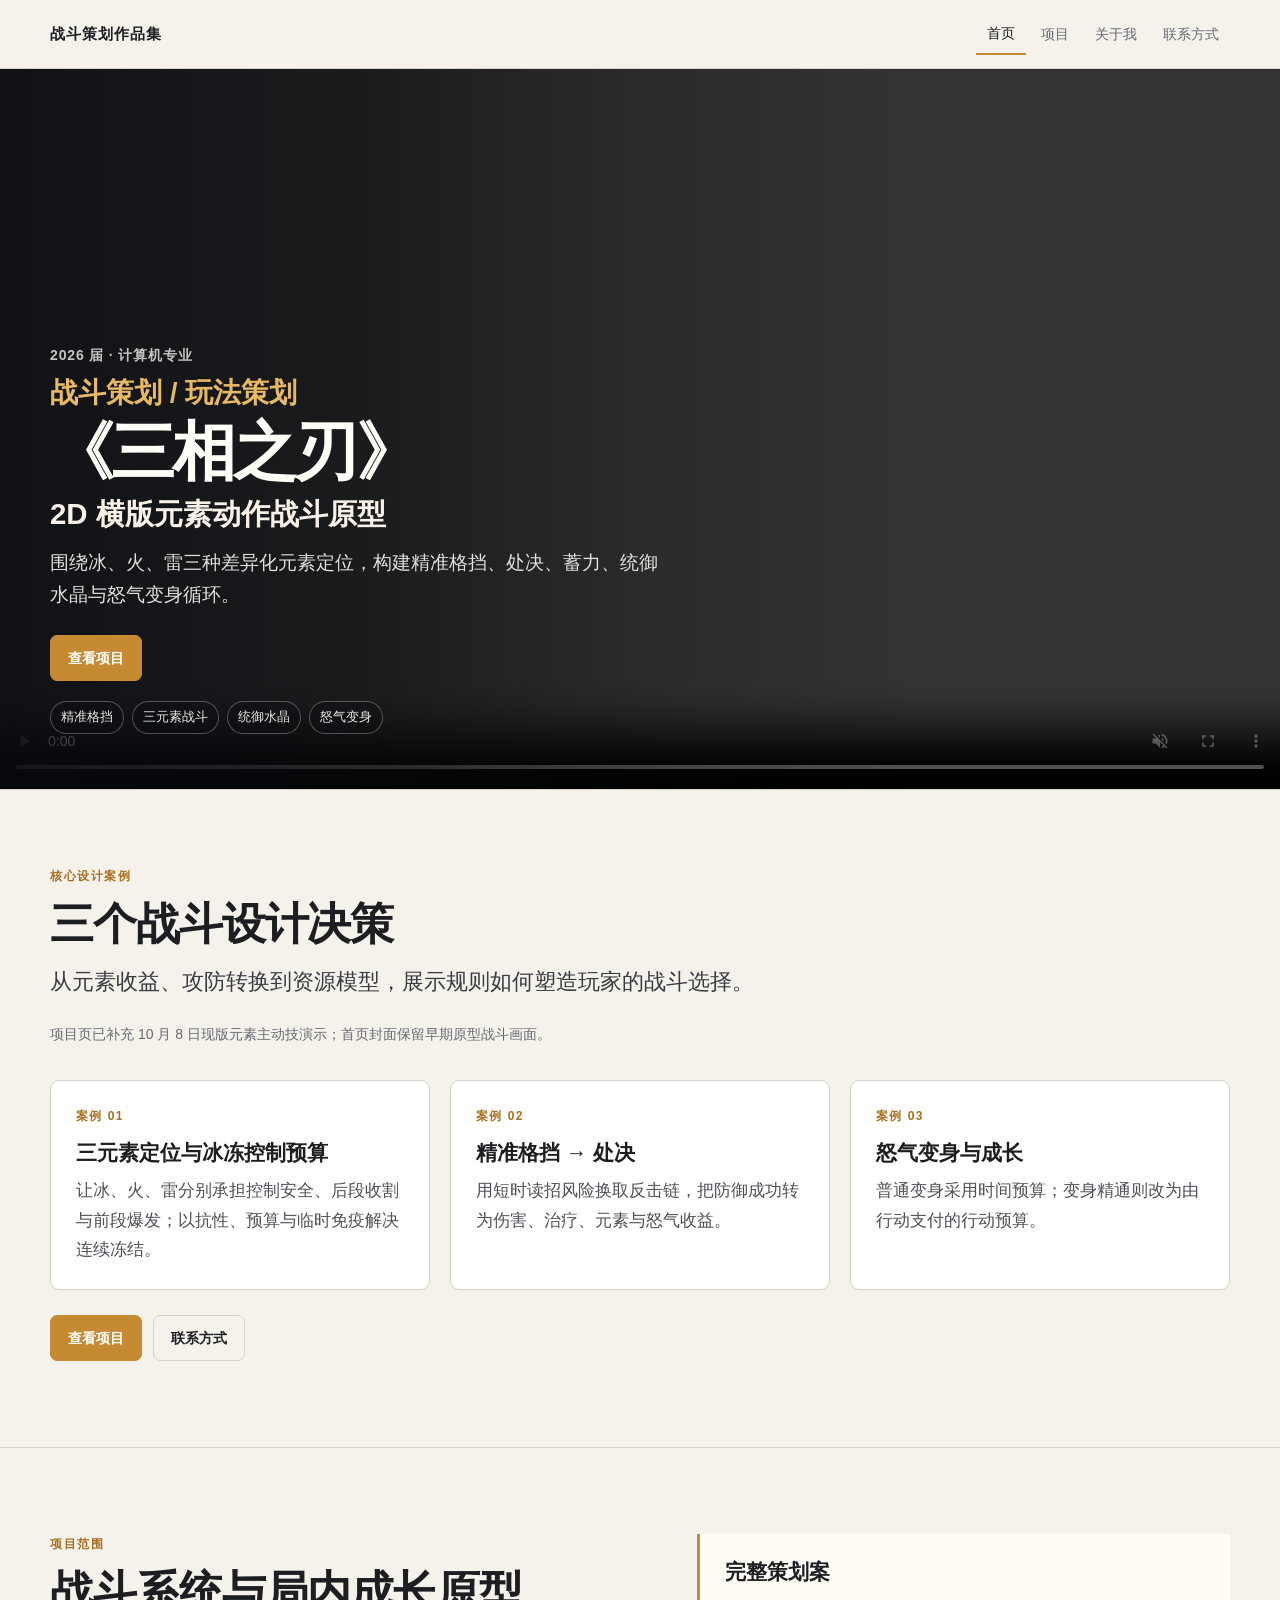
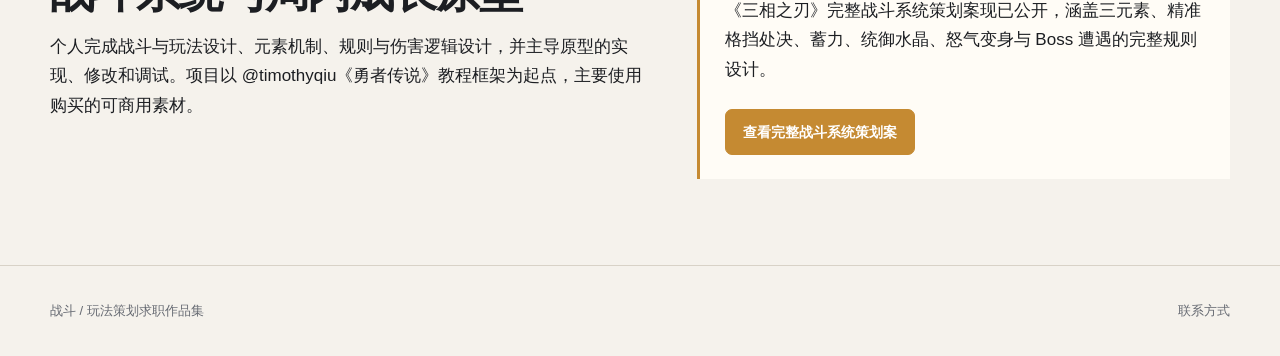
==== index.html @ 8c974b13 "Update portfolio with current elemental skill footage" ====
<!doctype html>
<html lang="zh-CN"><head>
  <meta charset="utf-8"><meta name="viewport" content="width=device-width, initial-scale=1">
  <meta name="description" content="战斗策划 / 玩法策划求职作品集：2D 横版元素动作战斗原型《三相之刃》 TRIAD BLADE。"><meta name="robots" content="noindex,nofollow,noarchive">
  <title>战斗策划作品集｜TRIAD BLADE</title><link rel="icon" href="data:,"><link rel="stylesheet" href="styles.css">
</head><body data-page="home">
  <a class="skip-link" href="#main">跳到正文</a>
  <header class="site-header"><div class="shell header-inner"><a class="brand" href="index.html">战斗策划作品集</a><button class="menu-toggle" type="button" aria-expanded="false" aria-controls="site-nav" data-menu-toggle>菜单</button><nav class="site-nav" id="site-nav" aria-label="主导航" data-site-nav><a href="index.html" data-nav="home">首页</a><a href="project-yongzhe.html" data-nav="project">项目</a><a href="about.html#about" data-nav="about">关于我</a><a href="about.html#contact">联系方式</a></nav></div></header>
  <main id="main">
    <section class="gameplay-hero" aria-labelledby="hero-title">
      <video class="gameplay-hero-video" autoplay muted loop playsinline controls preload="auto"><source src="media/hero_gameplay.mp4" type="video/mp4"></video>
      <div class="gameplay-hero-overlay" aria-hidden="true"></div>
      <div class="shell gameplay-hero-content">
        <div class="gameplay-hero-copy">
          <p class="hero-name">2026 届 · 计算机专业</p>
          <p class="hero-role">战斗策划 / 玩法策划</p>
          <h1 id="hero-title">《三相之刃》</h1>
          <p class="hero-subtitle">2D 横版元素动作战斗原型</p>
          <p class="hero-summary">围绕冰、火、雷三种差异化元素定位，构建精准格挡、处决、蓄力、统御水晶与怒气变身循环。</p>
          <div class="actions"><a class="button" href="project-yongzhe.html">查看项目</a></div>
          <ul class="tag-list" aria-label="核心战斗系统"><li>精准格挡</li><li>三元素战斗</li><li>统御水晶</li><li>怒气变身</li></ul>
        </div>
      </div>
    </section>
    <section class="section cases-intro" id="cases"><div class="shell">
      <div class="section-head"><p class="eyebrow">核心设计案例</p><h2>三个战斗设计决策</h2><p class="lead">从元素收益、攻防转换到资源模型，展示规则如何塑造玩家的战斗选择。</p><p class="muted evidence-note">项目页已补充 10 月 8 日现版元素主动技演示；首页封面保留早期原型战斗画面。</p></div>
      <div class="grid-3">
        <a class="card card-link" href="project-yongzhe.html#case-elements"><span class="card-index">案例 01</span><h3>三元素定位与冰冻控制预算</h3><p>让冰、火、雷分别承担控制安全、后段收割与前段爆发；以抗性、预算与临时免疫解决连续冻结。</p></a>
        <a class="card card-link" href="project-yongzhe.html#case-parry"><span class="card-index">案例 02</span><h3>精准格挡 → 处决</h3><p>用短时读招风险换取反击链，把防御成功转为伤害、治疗、元素与怒气收益。</p></a>
        <a class="card card-link" href="project-yongzhe.html#case-transform"><span class="card-index">案例 03</span><h3>怒气变身与成长</h3><p>普通变身采用时间预算；变身精通则改为由行动支付的行动预算。</p></a>
      </div>
      <div class="actions"><a class="button" href="project-yongzhe.html">查看项目</a><a class="button secondary" href="about.html#contact">联系方式</a></div>
    </section>
    <section class="section"><div class="shell split"><div><p class="eyebrow">项目范围</p><h2>战斗系统与局内成长原型</h2><p>个人完成战斗与玩法设计、元素机制、规则与伤害逻辑设计，并主导原型的实现、修改和调试。项目以 @timothyqiu《勇者传说》教程框架为起点，主要使用购买的可商用素材。</p></div><aside class="callout"><h3>完整策划案</h3><p>《三相之刃》完整战斗系统策划案现已公开，涵盖三元素、精准格挡处决、蓄力、统御水晶、怒气变身与 Boss 遭遇的完整规则设计。</p><div class="actions"><a class="button" href="docs/triad-blade-combat-design.pdf" target="_blank" rel="noopener">查看完整战斗系统策划案</a></div></aside></div></section>
  </main>
  <footer class="footer"><div class="shell footer-inner"><span>战斗 / 玩法策划求职作品集</span><a href="about.html#contact">联系方式</a></div></footer><button class="back-to-top" type="button" data-back-to-top aria-label="返回顶部">↑ <span>返回顶部</span></button><script src="script.js"></script>
</body></html>
---- styles.css ----
:root { --bg:#f5f2ec; --paper:#fffdfa; --surface:#ffffff; --ink:#1c1e22; --muted:#666a72; --line:#d8d2c7; --gold:#c58a32; --gold-deep:#a96f1e; --media:#111318; --max:1180px; --header-h:68px; }
* { box-sizing:border-box; } html { scroll-behavior:smooth; } body { margin:0; background:var(--bg); color:var(--ink); font-family:Inter,"Noto Sans SC","Microsoft YaHei",sans-serif; font-size:17px; line-height:1.72; } a { color:inherit; text-decoration:none; } img,video { display:block; max-width:100%; } button { font:inherit; }
.shell { width:min(calc(100% - 48px),var(--max)); margin-inline:auto; } .skip-link { position:fixed; z-index:100; top:-80px; left:16px; padding:10px 16px; background:var(--gold); color:#fff; } .skip-link:focus { top:16px; }
.site-header { position:sticky; top:0; z-index:20; border-bottom:1px solid var(--line); background:rgba(245,242,236,.94); backdrop-filter:blur(12px); } .header-inner { display:flex; min-height:var(--header-h); align-items:center; justify-content:space-between; gap:24px; } .brand { color:var(--ink); font-size:15px; font-weight:800; letter-spacing:.07em; } .site-nav { display:flex; gap:4px; align-items:center; } .site-nav a { padding:8px 11px; color:var(--muted); font-size:14px; } .site-nav a:hover,.site-nav a[aria-current="page"] { color:var(--ink); } .site-nav a[aria-current="page"] { border-bottom:2px solid var(--gold); } .menu-toggle { display:none; padding:7px 10px; border:1px solid var(--line); border-radius:7px; background:var(--surface); color:var(--ink); }
.section { position:relative; padding:86px 0; border-top:1px solid var(--line); } .section-compact { padding:66px 0; } section[id] { scroll-margin-top:calc(var(--header-h) + 55px); } .section-head { max-width:760px; margin-bottom:34px; } .eyebrow { margin:0 0 12px; color:var(--gold-deep); font-size:12px; font-weight:800; letter-spacing:.13em; text-transform:uppercase; } h1,h2,h3,p { margin-top:0; } h1 { margin-bottom:18px; font-size:clamp(3rem,5vw,4rem); line-height:1.1; letter-spacing:-.04em; } h2 { margin-bottom:15px; font-size:clamp(1.9rem,3.4vw,3rem); line-height:1.16; letter-spacing:-.025em; } h3 { margin-bottom:10px; font-size:1.32rem; line-height:1.32; } .lead { color:#383b42; font-size:clamp(1.08rem,1.75vw,1.42rem); line-height:1.62; } .muted { color:var(--muted); }
.gameplay-hero { position:relative; isolation:isolate; width:100%; aspect-ratio:16/9; overflow:hidden; background:var(--media); } .gameplay-hero-video,.gameplay-hero-overlay { position:absolute; inset:0; width:100%; height:100%; } .gameplay-hero-video { z-index:-2; object-fit:contain; object-position:center; background:var(--media); } .gameplay-hero-overlay { z-index:-1; background:linear-gradient(90deg,rgba(8,10,14,.82) 0%,rgba(8,10,14,.58) 28%,rgba(8,10,14,.18) 52%,rgba(8,10,14,0) 72%); pointer-events:none; } .gameplay-hero-content { position:relative; height:100%; } .gameplay-hero-copy { position:absolute; top:38%; max-width:650px; color:#f9f6ef; } .hero-name { margin:0 0 8px; color:rgba(249,246,239,.78); font-size:14px; font-weight:650; letter-spacing:.06em; } .hero-role { margin:0 0 8px; color:#e7b965; font-size:clamp(1.5rem,2.2vw,1.75rem); font-weight:800; line-height:1.25; } .gameplay-hero h1 { margin-bottom:8px; color:#fffdf8; font-size:clamp(3.5rem,5vw,4.5rem); line-height:1.08; letter-spacing:-.045em; white-space:nowrap; } .hero-subtitle { margin:0 0 14px; color:#f7f1e7; font-size:clamp(1.5rem,2.3vw,2rem); font-weight:700; line-height:1.3; } .hero-summary { max-width:620px; margin:0; color:rgba(249,246,239,.9); font-size:clamp(1.08rem,1.5vw,1.25rem); line-height:1.65; } .gameplay-hero .actions { margin-top:25px; } .gameplay-hero .button.secondary { border-color:rgba(255,255,255,.42); color:#fff; } .gameplay-hero .tag-list li { border-color:rgba(255,255,255,.28); background:rgba(12,14,18,.3); color:rgba(255,255,255,.9); } .actions { display:flex; flex-wrap:wrap; gap:11px; margin-top:25px; } .button { display:inline-flex; min-height:45px; align-items:center; justify-content:center; padding:10px 17px; border:1px solid var(--gold); border-radius:7px; background:var(--gold); color:#fff; font-size:14px; font-weight:800; } .button:hover { background:var(--gold-deep); border-color:var(--gold-deep); } .button.secondary { border-color:var(--line); background:transparent; color:var(--ink); } .button.secondary:hover { border-color:var(--gold); color:var(--gold-deep); background:#fffaf2; } .button.disabled { cursor:not-allowed; opacity:.62; border-color:var(--line); background:#e9e5dd; color:var(--muted); }
.tag-list { display:flex; flex-wrap:wrap; gap:8px; margin:20px 0 0; padding:0; list-style:none; } .tag-list li { padding:4px 10px; border:1px solid var(--line); border-radius:999px; background:var(--paper); color:#4e5157; font-size:13px; }
.cases-intro { padding-top:76px; }
.intro-grid,.split,.feature-split { display:grid; grid-template-columns:minmax(0,1fr) minmax(300px,.9fr); gap:54px; align-items:start; } .grid-2,.grid-3 { display:grid; gap:20px; } .grid-2 { grid-template-columns:repeat(2,minmax(0,1fr)); } .grid-3 { grid-template-columns:repeat(3,minmax(0,1fr)); } .card { height:100%; padding:25px; border:1px solid var(--line); border-radius:9px; background:var(--surface); box-shadow:0 1px 1px rgba(45,35,21,.02); } .card-link { display:flex; flex-direction:column; transition:border-color .16s ease,box-shadow .16s ease,transform .16s ease; } .card-link:hover { border-color:var(--gold); box-shadow:0 10px 24px rgba(87,60,18,.1); transform:translateY(-2px); } .card-link p { margin-bottom:0; color:#4d5057; } .card-index { display:block; margin-bottom:12px; color:var(--gold-deep); font-size:12px; font-weight:850; letter-spacing:.12em; } .facts { margin:0; padding:0; list-style:none; border-top:1px solid var(--line); } .facts li { display:grid; grid-template-columns:110px 1fr; gap:18px; padding:12px 0; border-bottom:1px solid var(--line); } .facts span { color:var(--muted); font-size:14px; } .facts strong { font-weight:700; } .callout { padding:24px 25px; border-left:3px solid var(--gold); background:#fffcf6; } .callout p:last-child { margin-bottom:0; } .status-list { margin:0; padding-left:20px; } .status-list li + li { margin-top:8px; }
.project-hero { padding:82px 0 56px; background:var(--paper); } .project-hero h1 { max-width:900px; } .project-meta { display:grid; grid-template-columns:repeat(4,1fr); gap:1px; margin-top:36px; border:1px solid var(--line); background:var(--line); } .project-meta>div { padding:17px; background:var(--surface); } .project-meta span { display:block; color:var(--muted); font-size:12px; } .project-meta strong { display:block; margin-top:5px; font-size:15px; } .anchor-nav { position:sticky; top:var(--header-h); z-index:15; border-block:1px solid var(--line); background:rgba(255,253,250,.94); backdrop-filter:blur(10px); } .anchor-nav .shell { display:flex; gap:2px; overflow-x:auto; } .anchor-nav a { flex:0 0 auto; padding:12px 11px 10px; border-bottom:2px solid transparent; color:var(--muted); font-size:12px; font-weight:750; white-space:nowrap; } .anchor-nav a:hover,.anchor-nav a.is-active { color:var(--gold-deep); border-bottom-color:var(--gold); }
.case-section { border-top-color:#d8c7a9; } .case-elements { background:#f4f3ef; } .case-parry { background:var(--paper); } .case-transform { background:#f1efeb; } .case-header { display:grid; grid-template-columns:82px minmax(0,1fr); gap:24px; margin-bottom:35px; } .case-number { color:var(--gold); font-size:58px; font-weight:850; line-height:1; letter-spacing:-.07em; }
.media-grid { display:grid; gap:18px; } .media-grid-2 { grid-template-columns:repeat(2,minmax(0,1fr)); } .media-grid-3 { grid-template-columns:repeat(3,minmax(0,1fr)); } .media-card { overflow:hidden; border:1px solid var(--line); border-radius:9px; background:var(--surface); } .media-card video { width:100%; aspect-ratio:16/9; object-fit:contain; background:var(--media); } .media-card figcaption { min-height:70px; padding:13px 15px; } .media-card figcaption strong,.media-card figcaption span { display:block; } .media-card figcaption strong { color:var(--ink); font-size:14px; } .media-card figcaption span { margin-top:3px; color:var(--muted); font-size:12px; line-height:1.5; } .media-tall video { min-height:320px; } .media-unavailable { display:grid; min-height:270px; place-content:center; gap:8px; padding:28px; background:#f1ede5; color:var(--ink); text-align:center; } .media-unavailable span { color:var(--muted); font-size:14px; }
.decision-strip { display:grid; grid-template-columns:repeat(3,1fr); gap:1px; margin-top:24px; border:1px solid var(--line); background:var(--line); } .decision-strip>div { padding:20px; background:var(--surface); } .decision-strip span { display:block; color:var(--gold-deep); font-size:12px; font-weight:800; letter-spacing:.1em; } .decision-strip strong { display:block; margin:5px 0; font-size:18px; } .decision-strip p { margin:0; color:#4e5158; font-size:14px; line-height:1.55; } .terrain-note { display:flex; flex-wrap:wrap; gap:12px 22px; margin-top:18px; padding:15px 18px; border-left:3px solid var(--gold); background:#fffaf1; color:#494c52; font-size:14px; } .terrain-note strong { color:var(--gold-deep); } .terrain-media { margin-top:18px; }
.feature-split { grid-template-columns:minmax(0,1fr) minmax(0,1fr); } .parry-flow { margin:0 0 20px; padding:0; list-style:none; border-block:1px solid var(--line); } .parry-flow li { display:grid; grid-template-columns:36px minmax(0,1fr); column-gap:13px; padding:15px 2px; border-bottom:1px solid var(--line); } .parry-flow li:last-child { border-bottom:0; } .parry-flow li>span { grid-row:span 2; display:grid; width:29px; height:29px; place-items:center; border:1px solid var(--gold); border-radius:50%; color:var(--gold-deep); font-size:11px; font-weight:800; } .parry-flow strong { font-size:16px; line-height:1.4; } .parry-flow small { color:var(--muted); font-size:13px; }
.comparison-strip { display:grid; grid-template-columns:1fr auto 1fr; align-items:center; gap:20px; margin-top:24px; padding:24px; border:1px solid var(--line); border-radius:9px; background:var(--surface); } .comparison-strip span { display:block; color:var(--muted); font-size:12px; font-weight:800; } .comparison-strip strong { display:block; color:var(--gold-deep); font-size:24px; } .comparison-strip p { margin:0; color:#4e5158; font-size:14px; } .comparison-arrow { color:var(--gold); font-size:28px; }
.transform-story-media { width:min(100%,980px); margin:0 auto; } .transform-story-media video { min-height:0; } .transform-rules { display:grid; grid-template-columns:repeat(2,minmax(0,1fr)); gap:18px; max-width:980px; margin:24px auto 0; } .rule-block { padding:24px 25px; border:1px solid var(--line); border-radius:9px; background:var(--surface); } .rule-block .eyebrow { margin-bottom:8px; } .rule-block h3 { color:var(--gold-deep); } .mastery-rule { border-top:3px solid var(--gold); } .transform-conclusion { display:block; max-width:980px; margin:18px auto 0; padding:18px 21px; border-left:3px solid var(--gold); background:#fffaf1; color:var(--ink); font-size:18px; line-height:1.55; }
.supporting-section { padding-bottom:120px; } .supporting-head { margin-bottom:18px; } .supporting-head h2 { font-size:clamp(2.25rem,3vw,2.625rem); } .support-stack { max-width:1080px; } .support-module { padding:44px 0 52px; } .support-module + .support-module { border-top:1px solid var(--line); } .support-module-header { display:grid; grid-template-columns:48px minmax(0,1fr); gap:16px; max-width:720px; } .support-index { padding-top:4px; color:var(--gold-deep); font-size:14px; font-weight:850; letter-spacing:.1em; } .support-module h3 { margin:0; color:var(--ink); font-size:clamp(1.625rem,2.2vw,1.875rem); line-height:1.22; } .english-term { margin:5px 0 12px; color:var(--muted); font-size:.92rem; font-weight:650; letter-spacing:.025em; } .support-description { margin:0; color:#4d5057; font-size:1rem; line-height:1.65; } .support-media-pair { display:grid; grid-template-columns:repeat(2,minmax(0,1fr)); gap:20px; margin-top:26px; } .support-media { margin:0; } .support-media video { display:block; width:100%; aspect-ratio:16/9; border:1px solid #272a30; border-radius:8px; background:var(--media); object-fit:contain; } .support-media figcaption { padding-top:9px; color:var(--ink); font-size:.94rem; font-weight:700; line-height:1.4; }
.footer { padding:34px 0; border-top:1px solid var(--line); color:var(--muted); font-size:13px; } .footer-inner { display:flex; justify-content:space-between; gap:18px; } .back-to-top { position:fixed; right:22px; bottom:22px; z-index:30; display:inline-flex; gap:7px; align-items:center; min-height:40px; padding:8px 12px; border:1px solid var(--line); border-radius:8px; background:var(--surface); color:var(--ink); box-shadow:0 6px 16px rgba(56,42,21,.12); opacity:0; pointer-events:none; transform:translateY(6px); transition:.16s ease; } .back-to-top.is-visible { opacity:1; pointer-events:auto; transform:none; }
@media (max-width:980px) { .intro-grid,.split,.feature-split { grid-template-columns:1fr; gap:30px; } .grid-3,.media-grid-3 { grid-template-columns:repeat(2,minmax(0,1fr)); } .media-grid-3 .media-card:first-child { grid-column:span 2; } .project-meta { grid-template-columns:repeat(2,1fr); } }
@media (max-width:720px) { :root { --header-h:61px; } body { font-size:16px; } .shell { width:min(calc(100% - 32px),var(--max)); } .section { padding:60px 0; } .supporting-section { padding-bottom:96px; } .support-module { padding:34px 0 40px; } .support-module-header { grid-template-columns:1fr; gap:6px; } .support-index { padding-top:0; } .support-media-pair { grid-template-columns:1fr; gap:24px; margin-top:22px; } .gameplay-hero { display:flex; aspect-ratio:auto; flex-direction:column; overflow:visible; background:var(--media); } .gameplay-hero-video { position:relative; inset:auto; z-index:0; order:2; width:100%; height:auto; aspect-ratio:16/9; object-fit:contain; } .gameplay-hero-overlay { display:none; } .gameplay-hero-content { position:relative; z-index:1; order:1; height:auto; background:var(--media); } .gameplay-hero-copy { position:static; max-width:100%; padding:42px 0 32px; color:#f9f6ef; } .gameplay-hero h1 { font-size:clamp(2.5rem,12vw,3.25rem); } .hero-role { font-size:1.35rem; } .hero-subtitle { font-size:1.35rem; } .hero-summary { font-size:1rem; } .menu-toggle { display:inline-flex; } .site-nav { position:absolute; top:60px; right:16px; left:16px; display:none; flex-direction:column; align-items:stretch; padding:10px; border:1px solid var(--line); border-radius:9px; background:var(--surface); box-shadow:0 14px 38px rgba(50,37,17,.14); } .site-nav.is-open { display:flex; } .site-nav a[aria-current="page"] { border:0; background:#f3ede3; } .grid-2,.grid-3,.media-grid-2,.media-grid-3,.project-meta,.decision-strip { grid-template-columns:1fr; } .media-grid-3 .media-card:first-child { grid-column:auto; } .project-hero { padding:60px 0 44px; } .case-header { grid-template-columns:1fr; gap:8px; } .case-number { font-size:40px; } .facts li { grid-template-columns:1fr; gap:2px; } .media-tall video { min-height:0; } .comparison-strip { grid-template-columns:1fr; gap:14px; } .comparison-arrow { display:none; } .footer-inner { flex-direction:column; } .back-to-top { right:14px; bottom:14px; } }
@media (max-width:720px) { .transform-rules { grid-template-columns:1fr; } .transform-conclusion { font-size:17px; } }
@media (prefers-reduced-motion:reduce) { html { scroll-behavior:auto; } .card-link,.back-to-top { transition:none; } }
.supporting-head .eyebrow { font-size:.875rem; }
.boss-showcase { position:relative; isolation:isolate; overflow:hidden; padding:clamp(5.4rem,9vw,8rem) 0; background:#08101d; color:#f8f6ef; } .boss-showcase-backdrop,.boss-showcase-overlay { position:absolute; inset:0; pointer-events:none; } .boss-showcase-backdrop { z-index:-2; background:url("media/posters/knight_boss.jpg") center center / cover no-repeat; } .boss-showcase-overlay { z-index:-1; background:linear-gradient(90deg,rgba(5,8,15,.92) 0%,rgba(5,8,15,.78) 35%,rgba(5,8,15,.48) 63%,rgba(5,8,15,.32) 100%),linear-gradient(0deg,rgba(4,7,13,.45),rgba(4,7,13,.08) 55%,rgba(4,7,13,.28)); } .boss-showcase-grid { display:grid; grid-template-columns:minmax(0,.94fr) minmax(420px,.86fr); gap:clamp(2rem,6vw,5rem); align-items:center; } .boss-copy { max-width:610px; } .boss-copy .eyebrow { color:#e7b965; } .boss-copy h2 { margin-bottom:15px; color:#fffdf8; font-size:clamp(2.4rem,4.5vw,3.75rem); line-height:1.12; } .boss-copy h2 span { display:block; margin-top:8px; color:rgba(249,246,239,.68); font-size:clamp(1rem,1.5vw,1.2rem); font-weight:650; letter-spacing:.045em; } .boss-description { margin:0; color:rgba(249,246,239,.9); font-size:clamp(1.05rem,1.5vw,1.2rem); line-height:1.7; } .boss-tags li { border-color:rgba(255,255,255,.28); background:rgba(8,12,20,.42); color:rgba(255,255,255,.92); } .boss-video-card { width:min(100%,560px); justify-self:end; overflow:hidden; margin:0; padding:10px; border:1px solid rgba(255,255,255,.32); border-radius:11px; background:rgba(10,15,26,.76); box-shadow:0 20px 42px rgba(0,0,0,.28); backdrop-filter:blur(8px); } .boss-video-card video { display:block; width:100%; aspect-ratio:16/9; border-radius:5px; background:var(--media); object-fit:contain; } .boss-video-card figcaption { padding:12px 4px 2px; } .boss-video-card figcaption strong,.boss-video-card figcaption span { display:block; } .boss-video-card figcaption strong { color:#fffdf8; font-size:.95rem; } .boss-video-card figcaption span { margin-top:2px; color:rgba(249,246,239,.68); font-size:.8rem; }
@media (max-width:820px) { .boss-showcase-grid { grid-template-columns:1fr; gap:30px; } .boss-video-card { width:100%; max-width:640px; justify-self:start; } }
@media (max-width:720px) { .boss-showcase { padding:68px 0; } .boss-showcase-overlay { background:linear-gradient(180deg,rgba(5,8,15,.88) 0%,rgba(5,8,15,.72) 42%,rgba(5,8,15,.62) 100%); } .boss-copy h2 { font-size:clamp(2.25rem,10vw,3rem); } .boss-video-card { padding:7px; } }
@media (max-width:720px) { .gameplay-hero { display:block; min-height:84svh; aspect-ratio:auto; overflow:hidden; background:var(--media); } .gameplay-hero-video { position:absolute; inset:0; z-index:0; order:initial; width:100%; height:100%; aspect-ratio:auto; object-fit:cover; object-position:60% center; } .gameplay-hero-overlay { display:block; z-index:1; background:linear-gradient(90deg,rgba(8,10,14,.9) 0%,rgba(8,10,14,.72) 58%,rgba(8,10,14,.34) 100%),linear-gradient(0deg,rgba(8,10,14,.48) 0%,rgba(8,10,14,.08) 58%,rgba(8,10,14,.32) 100%); } .gameplay-hero-content { position:relative; z-index:2; display:flex; height:100%; align-items:center; background:transparent; pointer-events:none; } .gameplay-hero-copy { position:static; max-width:31rem; padding:72px 0 52px; color:#f9f6ef; pointer-events:auto; } }

.pdf-link { font-size:13px; font-weight:700; color:var(--gold-deep); border-bottom:1px solid rgba(166,124,46,.4); transition:color .15s ease,border-color .15s ease; } .pdf-link:hover { color:var(--ink); border-color:var(--ink); }
.evidence-note { font-size:14px; line-height:1.65; }
.active-skill-demo { margin-top:34px; padding-top:28px; border-top:1px solid var(--line); }
.active-skill-demo > p { max-width:900px; }
.active-skill-demo > h3 { text-wrap:balance; }
.active-skill-demo .media-card { margin:0; }
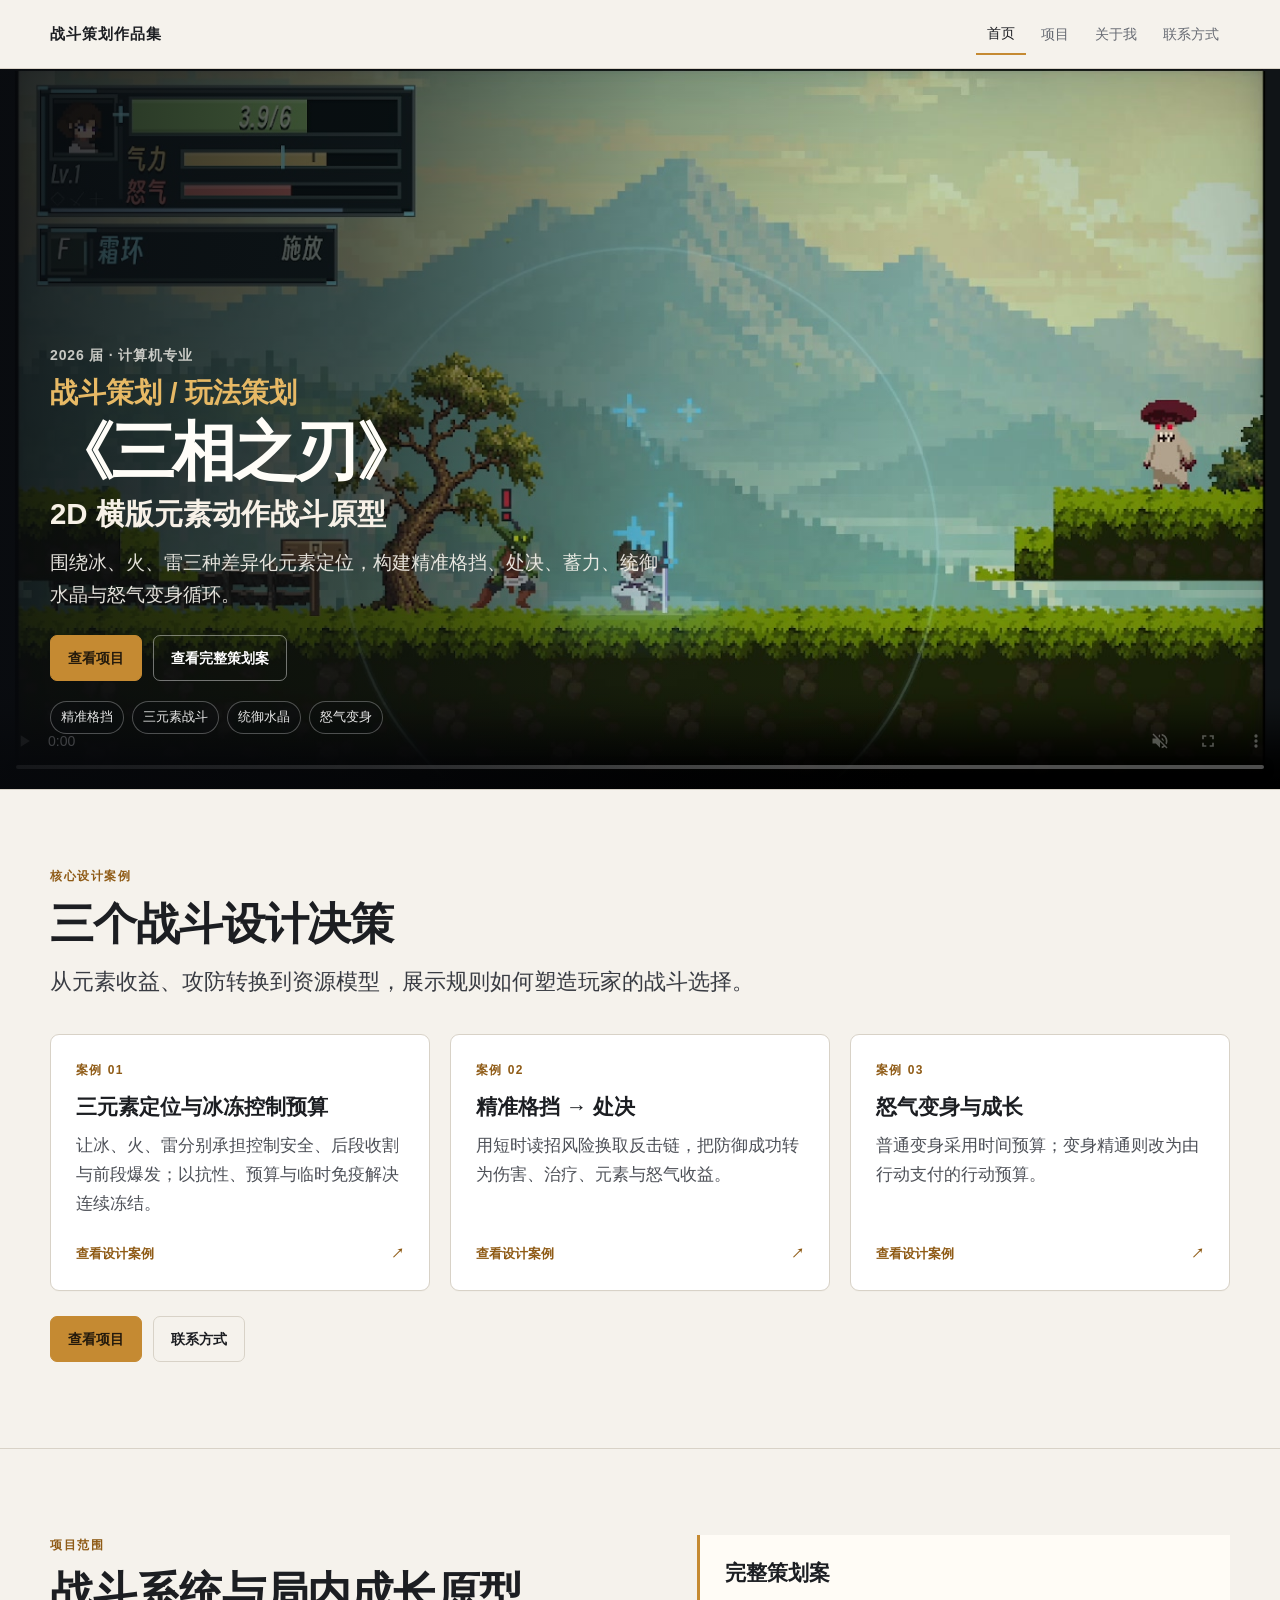
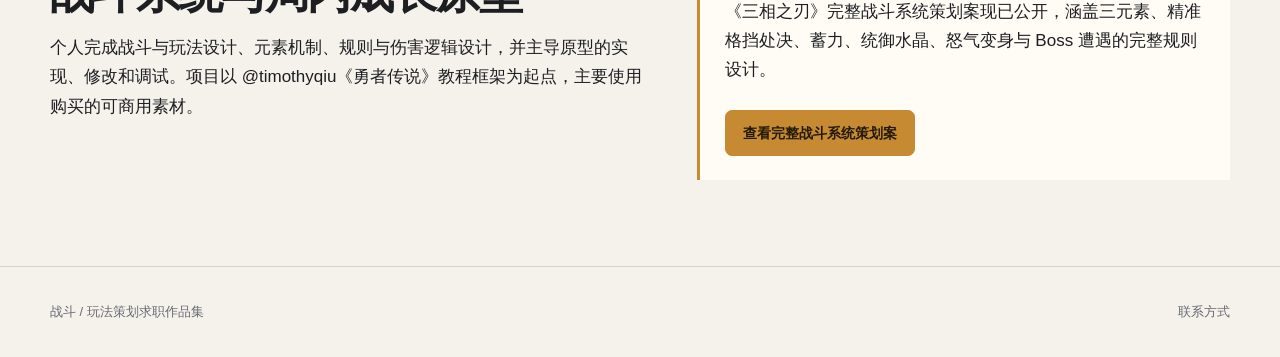
==== commit 59a2e95f: "Refresh gameplay portfolio and fix media layout" ====
--- a/index.html
+++ b/index.html
@@ -8,7 +8,7 @@
   <header class="site-header"><div class="shell header-inner"><a class="brand" href="index.html">战斗策划作品集</a><button class="menu-toggle" type="button" aria-expanded="false" aria-controls="site-nav" data-menu-toggle>菜单</button><nav class="site-nav" id="site-nav" aria-label="主导航" data-site-nav><a href="index.html" data-nav="home">首页</a><a href="project-yongzhe.html" data-nav="project">项目</a><a href="about.html#about" data-nav="about">关于我</a><a href="about.html#contact">联系方式</a></nav></div></header>
   <main id="main">
     <section class="gameplay-hero" aria-labelledby="hero-title">
-      <video class="gameplay-hero-video" autoplay muted loop playsinline controls preload="auto"><source src="media/hero_gameplay.mp4" type="video/mp4"></video>
+      <video class="gameplay-hero-video" autoplay muted loop playsinline controls preload="auto" poster="media/posters/hero_gameplay.jpg"><source src="media/hero_gameplay.mp4" type="video/mp4"></video>
       <div class="gameplay-hero-overlay" aria-hidden="true"></div>
       <div class="shell gameplay-hero-content">
         <div class="gameplay-hero-copy">
@@ -17,21 +17,21 @@
           <h1 id="hero-title">《三相之刃》</h1>
           <p class="hero-subtitle">2D 横版元素动作战斗原型</p>
           <p class="hero-summary">围绕冰、火、雷三种差异化元素定位，构建精准格挡、处决、蓄力、统御水晶与怒气变身循环。</p>
-          <div class="actions"><a class="button" href="project-yongzhe.html">查看项目</a></div>
+          <div class="actions"><a class="button" href="project-yongzhe.html">查看项目</a><a class="button secondary" href="docs/triad-blade-combat-design.pdf" target="_blank" rel="noopener">查看完整策划案</a></div>
           <ul class="tag-list" aria-label="核心战斗系统"><li>精准格挡</li><li>三元素战斗</li><li>统御水晶</li><li>怒气变身</li></ul>
         </div>
       </div>
     </section>
     <section class="section cases-intro" id="cases"><div class="shell">
-      <div class="section-head"><p class="eyebrow">核心设计案例</p><h2>三个战斗设计决策</h2><p class="lead">从元素收益、攻防转换到资源模型，展示规则如何塑造玩家的战斗选择。</p><p class="muted evidence-note">项目页已补充 10 月 8 日现版元素主动技演示；首页封面保留早期原型战斗画面。</p></div>
+      <div class="section-head"><p class="eyebrow">核心设计案例</p><h2>三个战斗设计决策</h2><p class="lead">从元素收益、攻防转换到资源模型，展示规则如何塑造玩家的战斗选择。</p></div>
       <div class="grid-3">
-        <a class="card card-link" href="project-yongzhe.html#case-elements"><span class="card-index">案例 01</span><h3>三元素定位与冰冻控制预算</h3><p>让冰、火、雷分别承担控制安全、后段收割与前段爆发；以抗性、预算与临时免疫解决连续冻结。</p></a>
-        <a class="card card-link" href="project-yongzhe.html#case-parry"><span class="card-index">案例 02</span><h3>精准格挡 → 处决</h3><p>用短时读招风险换取反击链，把防御成功转为伤害、治疗、元素与怒气收益。</p></a>
-        <a class="card card-link" href="project-yongzhe.html#case-transform"><span class="card-index">案例 03</span><h3>怒气变身与成长</h3><p>普通变身采用时间预算；变身精通则改为由行动支付的行动预算。</p></a>
+        <a class="card card-link" href="project-yongzhe.html#case-elements"><div class="case-card-copy"><span class="card-index">案例 01</span><h3>三元素定位与冰冻控制预算</h3><p>让冰、火、雷分别承担控制安全、后段收割与前段爆发；以抗性、预算与临时免疫解决连续冻结。</p><span class="case-card-action">查看设计案例 <span aria-hidden="true">↗</span></span></div></a>
+        <a class="card card-link" href="project-yongzhe.html#case-parry"><div class="case-card-copy"><span class="card-index">案例 02</span><h3>精准格挡 → 处决</h3><p>用短时读招风险换取反击链，把防御成功转为伤害、治疗、元素与怒气收益。</p><span class="case-card-action">查看设计案例 <span aria-hidden="true">↗</span></span></div></a>
+        <a class="card card-link" href="project-yongzhe.html#case-transform"><div class="case-card-copy"><span class="card-index">案例 03</span><h3>怒气变身与成长</h3><p>普通变身采用时间预算；变身精通则改为由行动支付的行动预算。</p><span class="case-card-action">查看设计案例 <span aria-hidden="true">↗</span></span></div></a>
       </div>
       <div class="actions"><a class="button" href="project-yongzhe.html">查看项目</a><a class="button secondary" href="about.html#contact">联系方式</a></div>
     </section>
     <section class="section"><div class="shell split"><div><p class="eyebrow">项目范围</p><h2>战斗系统与局内成长原型</h2><p>个人完成战斗与玩法设计、元素机制、规则与伤害逻辑设计，并主导原型的实现、修改和调试。项目以 @timothyqiu《勇者传说》教程框架为起点，主要使用购买的可商用素材。</p></div><aside class="callout"><h3>完整策划案</h3><p>《三相之刃》完整战斗系统策划案现已公开，涵盖三元素、精准格挡处决、蓄力、统御水晶、怒气变身与 Boss 遭遇的完整规则设计。</p><div class="actions"><a class="button" href="docs/triad-blade-combat-design.pdf" target="_blank" rel="noopener">查看完整战斗系统策划案</a></div></aside></div></section>
   </main>
-  <footer class="footer"><div class="shell footer-inner"><span>战斗 / 玩法策划求职作品集</span><a href="about.html#contact">联系方式</a></div></footer><button class="back-to-top" type="button" data-back-to-top aria-label="返回顶部">↑ <span>返回顶部</span></button><script src="script.js"></script>
+  <footer class="footer"><div class="shell footer-inner"><span>战斗 / 玩法策划求职作品集</span><a href="about.html#contact">联系方式</a></div></footer><button class="back-to-top" type="button" data-back-to-top aria-label="返回顶部">↑ <span>返回顶部</span></button><script src="script.js"></script><script src="vendor/gsap-3.15.0.min.js" defer></script><script src="motion.js" defer></script>
 </body></html>
--- a/styles.css
+++ b/styles.css
@@ -1,4 +1,4 @@
-:root { --bg:#f5f2ec; --paper:#fffdfa; --surface:#ffffff; --ink:#1c1e22; --muted:#666a72; --line:#d8d2c7; --gold:#c58a32; --gold-deep:#a96f1e; --media:#111318; --max:1180px; --header-h:68px; }
+:root { --bg:#f5f2ec; --paper:#fffdfa; --surface:#ffffff; --ink:#1c1e22; --muted:#666a72; --line:#d8d2c7; --gold:#c58a32; --gold-deep:#8f5b16; --media:#111318; --max:1180px; --header-h:68px; }
 * { box-sizing:border-box; } html { scroll-behavior:smooth; } body { margin:0; background:var(--bg); color:var(--ink); font-family:Inter,"Noto Sans SC","Microsoft YaHei",sans-serif; font-size:17px; line-height:1.72; } a { color:inherit; text-decoration:none; } img,video { display:block; max-width:100%; } button { font:inherit; }
 .shell { width:min(calc(100% - 48px),var(--max)); margin-inline:auto; } .skip-link { position:fixed; z-index:100; top:-80px; left:16px; padding:10px 16px; background:var(--gold); color:#fff; } .skip-link:focus { top:16px; }
 .site-header { position:sticky; top:0; z-index:20; border-bottom:1px solid var(--line); background:rgba(245,242,236,.94); backdrop-filter:blur(12px); } .header-inner { display:flex; min-height:var(--header-h); align-items:center; justify-content:space-between; gap:24px; } .brand { color:var(--ink); font-size:15px; font-weight:800; letter-spacing:.07em; } .site-nav { display:flex; gap:4px; align-items:center; } .site-nav a { padding:8px 11px; color:var(--muted); font-size:14px; } .site-nav a:hover,.site-nav a[aria-current="page"] { color:var(--ink); } .site-nav a[aria-current="page"] { border-bottom:2px solid var(--gold); } .menu-toggle { display:none; padding:7px 10px; border:1px solid var(--line); border-radius:7px; background:var(--surface); color:var(--ink); }
@@ -17,7 +17,7 @@
 .supporting-section { padding-bottom:120px; } .supporting-head { margin-bottom:18px; } .supporting-head h2 { font-size:clamp(2.25rem,3vw,2.625rem); } .support-stack { max-width:1080px; } .support-module { padding:44px 0 52px; } .support-module + .support-module { border-top:1px solid var(--line); } .support-module-header { display:grid; grid-template-columns:48px minmax(0,1fr); gap:16px; max-width:720px; } .support-index { padding-top:4px; color:var(--gold-deep); font-size:14px; font-weight:850; letter-spacing:.1em; } .support-module h3 { margin:0; color:var(--ink); font-size:clamp(1.625rem,2.2vw,1.875rem); line-height:1.22; } .english-term { margin:5px 0 12px; color:var(--muted); font-size:.92rem; font-weight:650; letter-spacing:.025em; } .support-description { margin:0; color:#4d5057; font-size:1rem; line-height:1.65; } .support-media-pair { display:grid; grid-template-columns:repeat(2,minmax(0,1fr)); gap:20px; margin-top:26px; } .support-media { margin:0; } .support-media video { display:block; width:100%; aspect-ratio:16/9; border:1px solid #272a30; border-radius:8px; background:var(--media); object-fit:contain; } .support-media figcaption { padding-top:9px; color:var(--ink); font-size:.94rem; font-weight:700; line-height:1.4; }
 .footer { padding:34px 0; border-top:1px solid var(--line); color:var(--muted); font-size:13px; } .footer-inner { display:flex; justify-content:space-between; gap:18px; } .back-to-top { position:fixed; right:22px; bottom:22px; z-index:30; display:inline-flex; gap:7px; align-items:center; min-height:40px; padding:8px 12px; border:1px solid var(--line); border-radius:8px; background:var(--surface); color:var(--ink); box-shadow:0 6px 16px rgba(56,42,21,.12); opacity:0; pointer-events:none; transform:translateY(6px); transition:.16s ease; } .back-to-top.is-visible { opacity:1; pointer-events:auto; transform:none; }
 @media (max-width:980px) { .intro-grid,.split,.feature-split { grid-template-columns:1fr; gap:30px; } .grid-3,.media-grid-3 { grid-template-columns:repeat(2,minmax(0,1fr)); } .media-grid-3 .media-card:first-child { grid-column:span 2; } .project-meta { grid-template-columns:repeat(2,1fr); } }
-@media (max-width:720px) { :root { --header-h:61px; } body { font-size:16px; } .shell { width:min(calc(100% - 32px),var(--max)); } .section { padding:60px 0; } .supporting-section { padding-bottom:96px; } .support-module { padding:34px 0 40px; } .support-module-header { grid-template-columns:1fr; gap:6px; } .support-index { padding-top:0; } .support-media-pair { grid-template-columns:1fr; gap:24px; margin-top:22px; } .gameplay-hero { display:flex; aspect-ratio:auto; flex-direction:column; overflow:visible; background:var(--media); } .gameplay-hero-video { position:relative; inset:auto; z-index:0; order:2; width:100%; height:auto; aspect-ratio:16/9; object-fit:contain; } .gameplay-hero-overlay { display:none; } .gameplay-hero-content { position:relative; z-index:1; order:1; height:auto; background:var(--media); } .gameplay-hero-copy { position:static; max-width:100%; padding:42px 0 32px; color:#f9f6ef; } .gameplay-hero h1 { font-size:clamp(2.5rem,12vw,3.25rem); } .hero-role { font-size:1.35rem; } .hero-subtitle { font-size:1.35rem; } .hero-summary { font-size:1rem; } .menu-toggle { display:inline-flex; } .site-nav { position:absolute; top:60px; right:16px; left:16px; display:none; flex-direction:column; align-items:stretch; padding:10px; border:1px solid var(--line); border-radius:9px; background:var(--surface); box-shadow:0 14px 38px rgba(50,37,17,.14); } .site-nav.is-open { display:flex; } .site-nav a[aria-current="page"] { border:0; background:#f3ede3; } .grid-2,.grid-3,.media-grid-2,.media-grid-3,.project-meta,.decision-strip { grid-template-columns:1fr; } .media-grid-3 .media-card:first-child { grid-column:auto; } .project-hero { padding:60px 0 44px; } .case-header { grid-template-columns:1fr; gap:8px; } .case-number { font-size:40px; } .facts li { grid-template-columns:1fr; gap:2px; } .media-tall video { min-height:0; } .comparison-strip { grid-template-columns:1fr; gap:14px; } .comparison-arrow { display:none; } .footer-inner { flex-direction:column; } .back-to-top { right:14px; bottom:14px; } }
+@media (max-width:720px) { :root { --header-h:61px; } body { font-size:16px; } .shell { width:min(calc(100% - 32px),var(--max)); } .section { padding:60px 0; } .supporting-section { padding-bottom:96px; } .support-module { padding:34px 0 40px; } .support-module-header { grid-template-columns:1fr; gap:6px; } .support-index { padding-top:0; } .support-media-pair { grid-template-columns:1fr; gap:24px; margin-top:22px; } .gameplay-hero h1 { font-size:clamp(2.5rem,12vw,3.25rem); } .hero-role { font-size:1.35rem; } .hero-subtitle { font-size:1.35rem; } .hero-summary { font-size:1rem; } .menu-toggle { display:inline-flex; } .site-nav { position:absolute; top:60px; right:16px; left:16px; display:none; flex-direction:column; align-items:stretch; padding:10px; border:1px solid var(--line); border-radius:9px; background:var(--surface); box-shadow:0 14px 38px rgba(50,37,17,.14); } .site-nav.is-open { display:flex; } .site-nav a[aria-current="page"] { border:0; background:#f3ede3; } .grid-2,.grid-3,.media-grid-2,.media-grid-3,.project-meta,.decision-strip { grid-template-columns:1fr; } .media-grid-3 .media-card:first-child { grid-column:auto; } .project-hero { padding:60px 0 44px; } .case-header { grid-template-columns:1fr; gap:8px; } .case-number { font-size:40px; } .facts li { grid-template-columns:1fr; gap:2px; } .media-tall video { min-height:0; } .comparison-strip { grid-template-columns:1fr; gap:14px; } .comparison-arrow { display:none; } .footer-inner { flex-direction:column; } .back-to-top { right:14px; bottom:14px; } }
 @media (max-width:720px) { .transform-rules { grid-template-columns:1fr; } .transform-conclusion { font-size:17px; } }
 @media (prefers-reduced-motion:reduce) { html { scroll-behavior:auto; } .card-link,.back-to-top { transition:none; } }
 .supporting-head .eyebrow { font-size:.875rem; }
@@ -27,8 +27,91 @@
 @media (max-width:720px) { .gameplay-hero { display:block; min-height:84svh; aspect-ratio:auto; overflow:hidden; background:var(--media); } .gameplay-hero-video { position:absolute; inset:0; z-index:0; order:initial; width:100%; height:100%; aspect-ratio:auto; object-fit:cover; object-position:60% center; } .gameplay-hero-overlay { display:block; z-index:1; background:linear-gradient(90deg,rgba(8,10,14,.9) 0%,rgba(8,10,14,.72) 58%,rgba(8,10,14,.34) 100%),linear-gradient(0deg,rgba(8,10,14,.48) 0%,rgba(8,10,14,.08) 58%,rgba(8,10,14,.32) 100%); } .gameplay-hero-content { position:relative; z-index:2; display:flex; height:100%; align-items:center; background:transparent; pointer-events:none; } .gameplay-hero-copy { position:static; max-width:31rem; padding:72px 0 52px; color:#f9f6ef; pointer-events:auto; } }
 
 .pdf-link { font-size:13px; font-weight:700; color:var(--gold-deep); border-bottom:1px solid rgba(166,124,46,.4); transition:color .15s ease,border-color .15s ease; } .pdf-link:hover { color:var(--ink); border-color:var(--ink); }
-.evidence-note { font-size:14px; line-height:1.65; }
-.active-skill-demo { margin-top:34px; padding-top:28px; border-top:1px solid var(--line); }
-.active-skill-demo > p { max-width:900px; }
-.active-skill-demo > h3 { text-wrap:balance; }
-.active-skill-demo .media-card { margin:0; }
+/* Editorial refinements: keep media untouched and navigation in normal flow. */
+.button { color:#241a0c; transition:background-color .18s ease,border-color .18s ease,color .18s ease; }
+.skip-link { color:#241a0c; }
+.case-number { color:var(--gold-deep); }
+.button:hover { background:#d09a42; border-color:#d09a42; }
+.gameplay-hero .button.secondary:hover { background:rgba(255,255,255,.12); color:#fff; border-color:#e7b965; }
+a:focus-visible,button:focus-visible,video:focus-visible { outline:2px solid var(--gold-deep); outline-offset:4px; }
+.gameplay-hero a:focus-visible,.boss-showcase video:focus-visible { outline-color:#e7b965; }
+.site-nav a { transition:color .18s ease; }
+.case-card-copy { display:flex; flex-direction:column; height:100%; }
+.case-card-action { display:flex; justify-content:space-between; gap:16px; margin-top:auto; padding-top:24px; color:var(--gold-deep); font-size:13px; font-weight:700; }
+.case-card-action span { transition:transform .2s ease; }
+.card-link:hover .case-card-action span { transform:translate(2px,-2px); }
+.project-subtitle { margin:0 0 20px; font-size:clamp(1.25rem,2.2vw,1.875rem); font-weight:700; line-height:1.4; }
+.project-hero .lead { max-width:820px; }
+.media-card { margin:0; }
+.decision-strip { margin-top:0; }
+.element-choice-note { max-width:850px; margin:22px 0 0; color:#4d5057; font-size:16px; }
+.budget-evidence { margin-top:40px; }
+.budget-evidence h3 { margin-bottom:18px; font-size:clamp(1.3rem,2.2vw,1.65rem); }
+.budget-media { width:min(100%,980px); margin-inline:auto; }
+.element-media { margin-top:28px; }
+.case-elements .terrain-note { margin-top:38px; }
+.contact-email { border-bottom:1px solid var(--line); overflow-wrap:anywhere; }
+.contact-email:hover { border-color:var(--gold); }
+@media (min-width:721px) and (max-width:1100px) {
+  .gameplay-hero-copy { top:30%; max-width:58%; }
+  .hero-name { margin-bottom:5px; font-size:12px; }
+  .hero-role { margin-bottom:5px; font-size:19px; }
+  .gameplay-hero h1 { margin-bottom:6px; font-size:clamp(2.4rem,4.5vw,3.1rem); }
+  .hero-subtitle { margin-bottom:9px; font-size:clamp(1.12rem,2vw,1.4rem); }
+  .hero-summary { font-size:14px; line-height:1.55; }
+  .gameplay-hero .actions { gap:8px; margin-top:15px; }
+  .gameplay-hero .button { min-height:38px; padding:7px 11px; font-size:12px; }
+  .gameplay-hero .tag-list { gap:6px; margin-top:12px; }
+  .gameplay-hero .tag-list li { padding:3px 7px; font-size:11px; }
+}
+.support-media-pair > .support-media:only-child { grid-column:1 / -1; width:min(100%,900px); justify-self:start; }
+@media (max-width:720px) {
+  .project-subtitle { font-size:1.25rem; }
+  .supporting-head h2 { font-size:clamp(1.75rem,7.5vw,2rem); text-wrap:balance; }
+  .budget-evidence { margin-top:30px; }
+  .gameplay-hero .actions { gap:9px; }
+  .gameplay-hero .button { padding-inline:14px; }
+}
+@media (prefers-reduced-motion:reduce) {
+  .button,.site-nav a,.case-card-action span,.pdf-link { transition:none; }
+  .card-link:hover,.card-link:hover .case-card-action span { transform:none; }
+}
+
+/* Mechanism evidence additions: preserve the established portfolio palette. */
+.environment-evidence { margin-top:48px; scroll-margin-top:calc(var(--header-h) + 55px); }
+.mechanism-heading { max-width:820px; margin-bottom:22px; }
+.mechanism-heading h3 { margin-bottom:12px; font-size:clamp(1.45rem,2.5vw,1.85rem); }
+.mechanism-heading p,.encounter-heading p { margin:0; color:#4d5057; font-size:16px; }
+.environment-evidence .terrain-media { margin-top:0; }
+.environment-feature { width:min(100%,980px); margin:24px auto 0; }
+.mechanic-takeaway { margin:24px 0 0; color:#494c52; font-size:16px; line-height:1.65; }
+.crystal-media-pair { grid-template-columns:repeat(2,minmax(0,1fr)); align-items:start; }
+.project-reel { width:min(100%,980px); margin:28px 0 0; scroll-margin-top:calc(var(--header-h) + 55px); }
+.crystal-media-pair figcaption strong,.crystal-media-pair figcaption span { display:block; }
+.crystal-media-pair figcaption span { margin-top:6px; color:var(--muted); font-size:14px; font-weight:400; line-height:1.6; }
+.domain-rules { display:grid; grid-template-columns:repeat(3,minmax(0,1fr)); gap:24px; margin:24px 0 0; padding-top:22px; border-top:1px solid var(--line); }
+.domain-rules dt { margin-bottom:6px; color:var(--gold-deep); font-size:16px; font-weight:750; }
+.domain-rules dd { margin:0; color:#4d5057; font-size:15px; line-height:1.65; }
+.encounter-bridge { padding-bottom:76px; }
+.encounter-heading { max-width:860px; margin-bottom:28px; }
+.encounter-heading h2 { margin-bottom:12px; font-size:clamp(1.7rem,2.7vw,2.1rem); line-height:1.3; }
+.encounter-layout { display:grid; grid-template-columns:minmax(0,1.55fr) minmax(0,.75fr); gap:32px; align-items:center; }
+.encounter-flow { display:grid; gap:24px; margin:0; padding:0; list-style:none; }
+.encounter-flow li { padding-left:17px; border-left:2px solid var(--gold); }
+.encounter-flow strong,.encounter-flow span { display:block; }
+.encounter-flow strong { margin-bottom:5px; font-size:18px; }
+.encounter-flow span { color:var(--muted); font-size:15px; line-height:1.65; }
+@media (max-width:820px) {
+  .encounter-layout { grid-template-columns:1fr; gap:26px; }
+}
+@media (max-width:720px) {
+  .environment-evidence { margin-top:36px; }
+  .environment-feature { margin-top:24px; }
+  .crystal-media-pair,.domain-rules { grid-template-columns:1fr; }
+  .domain-rules { gap:16px; }
+  .domain-rules>div { display:grid; grid-template-columns:76px minmax(0,1fr); gap:12px; }
+  .domain-rules dt { margin-bottom:0; }
+  .encounter-bridge { padding-bottom:54px; }
+  .encounter-heading h2 { font-size:1.65rem; }
+  .encounter-flow { gap:18px; }
+}
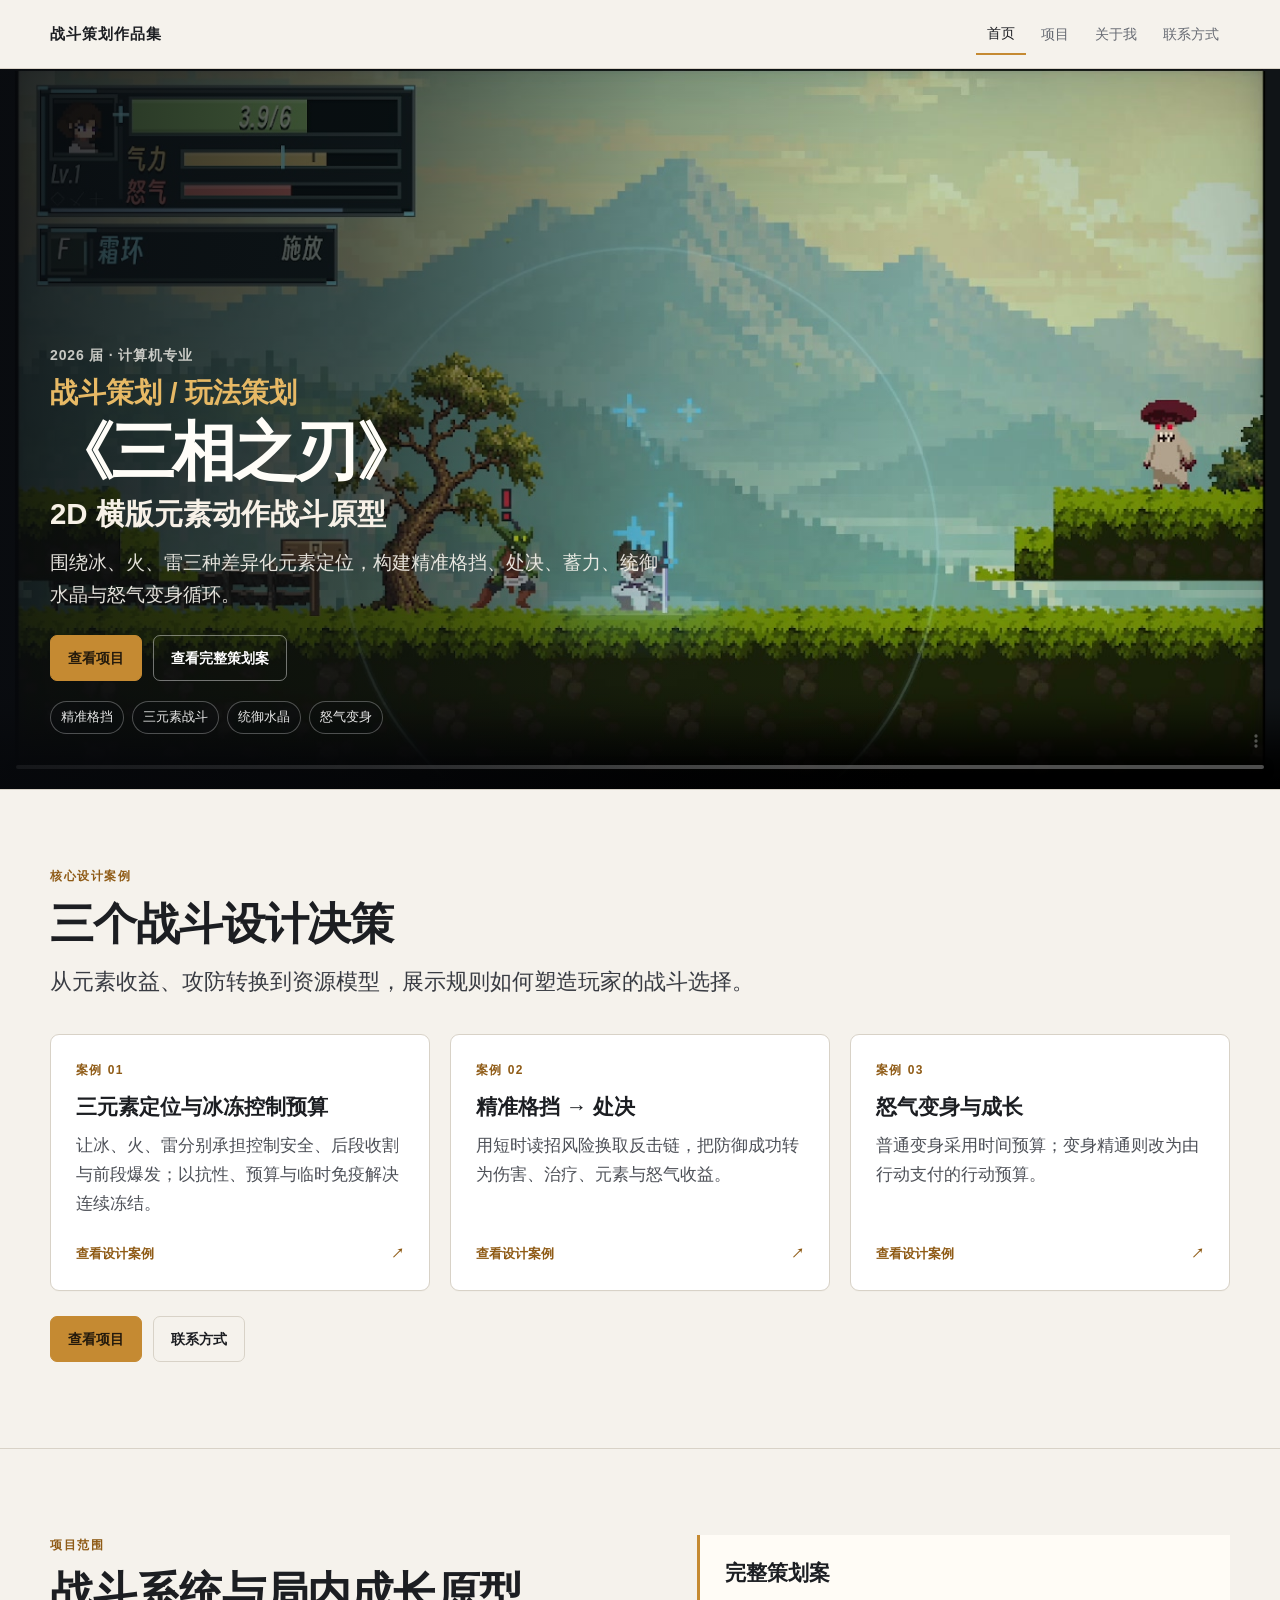
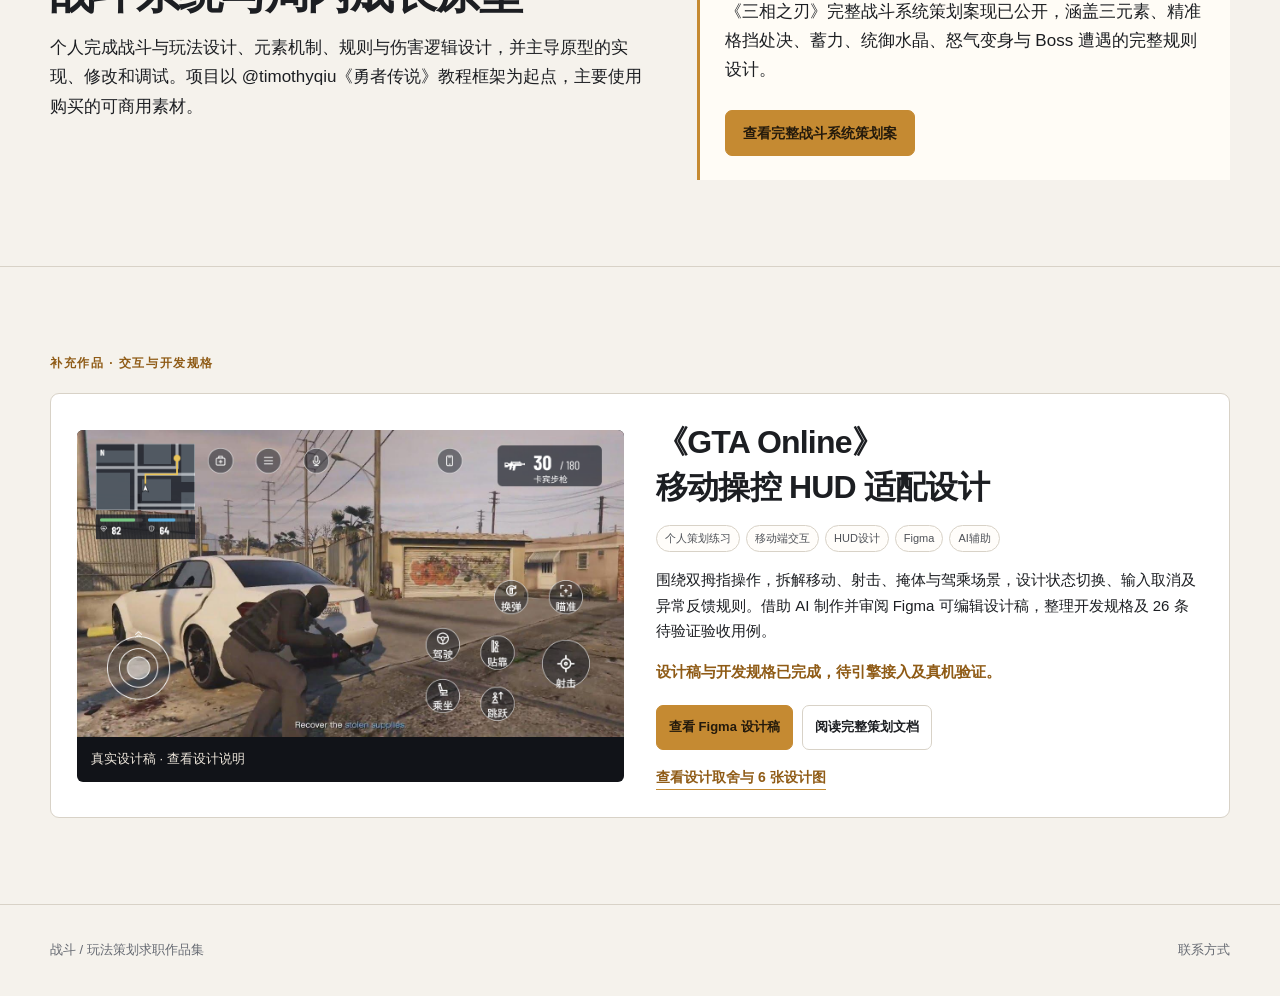
==== commit 0343ef8a: "Add mobile HUD design case and update combat design document" ====
--- a/index.html
+++ b/index.html
@@ -2,7 +2,7 @@
 <html lang="zh-CN"><head>
   <meta charset="utf-8"><meta name="viewport" content="width=device-width, initial-scale=1">
   <meta name="description" content="战斗策划 / 玩法策划求职作品集：2D 横版元素动作战斗原型《三相之刃》 TRIAD BLADE。"><meta name="robots" content="noindex,nofollow,noarchive">
-  <title>战斗策划作品集｜TRIAD BLADE</title><link rel="icon" href="data:,"><link rel="stylesheet" href="styles.css">
+  <title>战斗策划作品集｜TRIAD BLADE</title><link rel="icon" href="data:,"><link rel="stylesheet" href="styles.css"><link rel="stylesheet" href="hud.css">
 </head><body data-page="home">
   <a class="skip-link" href="#main">跳到正文</a>
   <header class="site-header"><div class="shell header-inner"><a class="brand" href="index.html">战斗策划作品集</a><button class="menu-toggle" type="button" aria-expanded="false" aria-controls="site-nav" data-menu-toggle>菜单</button><nav class="site-nav" id="site-nav" aria-label="主导航" data-site-nav><a href="index.html" data-nav="home">首页</a><a href="project-yongzhe.html" data-nav="project">项目</a><a href="about.html#about" data-nav="about">关于我</a><a href="about.html#contact">联系方式</a></nav></div></header>
@@ -32,6 +32,19 @@
       <div class="actions"><a class="button" href="project-yongzhe.html">查看项目</a><a class="button secondary" href="about.html#contact">联系方式</a></div>
     </section>
     <section class="section"><div class="shell split"><div><p class="eyebrow">项目范围</p><h2>战斗系统与局内成长原型</h2><p>个人完成战斗与玩法设计、元素机制、规则与伤害逻辑设计，并主导原型的实现、修改和调试。项目以 @timothyqiu《勇者传说》教程框架为起点，主要使用购买的可商用素材。</p></div><aside class="callout"><h3>完整策划案</h3><p>《三相之刃》完整战斗系统策划案现已公开，涵盖三元素、精准格挡处决、蓄力、统御水晶、怒气变身与 Boss 遭遇的完整规则设计。</p><div class="actions"><a class="button" href="docs/triad-blade-combat-design.pdf" target="_blank" rel="noopener">查看完整战斗系统策划案</a></div></aside></div></section>
+    <section class="section hud-supplement" id="hud-project" aria-labelledby="hud-project-title"><div class="shell">
+      <p class="eyebrow">补充作品 · 交互与开发规格</p>
+      <article class="hud-project-card">
+        <a class="hud-project-preview" href="project-gta-hud.html" aria-label="查看 GTA Online 移动操控 HUD 适配设计详情"><img src="media/hud/overview.png" width="1280" height="720" loading="lazy" decoding="async" alt="真实 Figma 导出：双拇指移动操控 HUD，包含独立的驾驶、乘坐、贴靠和射击入口"><span>真实设计稿 · 查看设计说明</span></a>
+        <div class="hud-project-copy"><h2 id="hud-project-title">《GTA Online》<br>移动操控 HUD 适配设计</h2>
+          <ul class="tag-list" aria-label="项目标签"><li>个人策划练习</li><li>移动端交互</li><li>HUD设计</li><li>Figma</li><li>AI辅助</li></ul>
+          <p>围绕双拇指操作，拆解移动、射击、掩体与驾乘场景，设计状态切换、输入取消及异常反馈规则。借助 AI 制作并审阅 Figma 可编辑设计稿，整理开发规格及 26 条待验证验收用例。</p>
+          <p class="hud-state">设计稿与开发规格已完成，待引擎接入及真机验证。</p>
+          <div class="actions"><a class="button" href="https://www.figma.com/design/s5nlx5H127GM0QrXdXETJU" target="_blank" rel="noopener noreferrer">查看 Figma 设计稿</a><a class="button secondary" href="https://my.feishu.cn/docx/THkedir4lo0fwCxDfVockC2lnsf" target="_blank" rel="noopener noreferrer">阅读完整策划文档</a></div>
+          <a class="hud-detail-link" href="project-gta-hud.html">查看设计取舍与 6 张设计图</a>
+        </div>
+      </article>
+    </div></section>
   </main>
   <footer class="footer"><div class="shell footer-inner"><span>战斗 / 玩法策划求职作品集</span><a href="about.html#contact">联系方式</a></div></footer><button class="back-to-top" type="button" data-back-to-top aria-label="返回顶部">↑ <span>返回顶部</span></button><script src="script.js"></script><script src="vendor/gsap-3.15.0.min.js" defer></script><script src="motion.js" defer></script>
 </body></html>
--- a/styles.css
+++ b/styles.css
@@ -86,7 +86,8 @@
 .environment-feature { width:min(100%,980px); margin:24px auto 0; }
 .mechanic-takeaway { margin:24px 0 0; color:#494c52; font-size:16px; line-height:1.65; }
 .crystal-media-pair { grid-template-columns:repeat(2,minmax(0,1fr)); align-items:start; }
-.project-reel { width:min(100%,980px); margin:28px 0 0; scroll-margin-top:calc(var(--header-h) + 55px); }
+.project-cover-facts { padding-block:24px 32px; }
+.project-cover-facts .project-meta { margin-top:0; }
 .crystal-media-pair figcaption strong,.crystal-media-pair figcaption span { display:block; }
 .crystal-media-pair figcaption span { margin-top:6px; color:var(--muted); font-size:14px; font-weight:400; line-height:1.6; }
 .domain-rules { display:grid; grid-template-columns:repeat(3,minmax(0,1fr)); gap:24px; margin:24px 0 0; padding-top:22px; border-top:1px solid var(--line); }
--- a/hud.css
+++ b/hud.css
@@ -0,0 +1,67 @@
+.hud-supplement { border-top:1px solid var(--line); }
+.hud-project-card { display:grid; grid-template-columns:minmax(0,1fr) minmax(0,1fr); gap:32px; align-items:center; margin-top:20px; padding:26px; border:1px solid var(--line); border-radius:9px; background:var(--surface); }
+.hud-project-preview { display:block; overflow:hidden; border-radius:6px; background:var(--media); }
+.hud-project-preview img { width:100%; height:auto; }
+.hud-project-preview>span { display:block; padding:11px 14px; color:#ede6db; font-size:13px; }
+.hud-project-copy h2 { margin:0; font-size:clamp(1.7rem,2.5vw,2rem); line-height:1.4; letter-spacing:-.025em; }
+.hud-project-copy>p { font-size:15px; }
+.hud-project-copy .tag-list { gap:6px; margin-block:15px; }
+.hud-project-copy .tag-list li { padding:3px 8px; font-size:11px; }
+.hud-project-copy .actions { gap:9px; margin-top:20px; }
+.hud-project-copy .button { padding:9px 12px; font-size:13px; }
+.hud-state { color:var(--gold-deep); font-size:14px; font-weight:700; }
+.hud-detail-link { display:inline-block; margin-top:15px; border-bottom:1px solid var(--gold); color:var(--gold-deep); font-size:14px; font-weight:700; }
+.hud-intro { padding:40px 0 44px; background:var(--paper); }
+.hud-back-link { display:inline-block; margin-bottom:26px; color:var(--muted); font-size:13px; border-bottom:1px solid var(--line); }
+.hud-intro h1 { margin:10px 0 20px; font-size:clamp(2rem,3.6vw,3rem); line-height:1.25; letter-spacing:-.035em; }
+.hud-intro h1>span { white-space:nowrap; }
+.hud-intro .lead { max-width:850px; margin-top:22px; }
+.hud-scope,.hud-caption-note { color:var(--muted); font-size:13px; line-height:1.7; }
+.hud-scope { margin-top:22px; }
+.hud-section { padding:52px 0; border-top:1px solid var(--line); }
+.hud-section .section-head { margin-bottom:24px; }
+.hud-section h2 { margin-top:0; font-size:clamp(1.7rem,3vw,2.25rem); }
+.hud-section .section-head>p:not(.eyebrow) { color:var(--muted); font-size:15px; }
+.hud-figure { min-width:0; margin:0; }
+.hud-image-link { position:relative; display:block; overflow:hidden; border:1px solid var(--line); border-radius:7px; background:var(--media); cursor:zoom-in; }
+.hud-image-link img { width:100%; height:auto; object-fit:contain; }
+.hud-image-link:focus-visible { outline-offset:4px; }
+.hud-image-hint { position:absolute; right:10px; bottom:10px; padding:4px 10px; border:1px solid rgba(255,255,255,.24); border-radius:4px; background:rgba(12,14,18,.86); color:#fff; font-size:12px; pointer-events:none; }
+.hud-figure figcaption { padding-top:12px; }
+.hud-figure figcaption strong { display:block; color:var(--ink); font-size:16px; }
+.hud-figure figcaption>span { display:block; margin-top:4px; color:var(--muted); font-size:14px; }
+.hud-preview-pair { display:grid; grid-template-columns:repeat(2,minmax(0,1fr)); gap:24px; margin-top:28px; }
+.hud-preview-pair .hud-image-link img { aspect-ratio:16/9; }
+.hud-more { margin-top:30px; border-block:1px solid var(--line); }
+.hud-more summary { padding:17px 0; cursor:pointer; color:var(--gold-deep); font-size:15px; font-weight:700; }
+.hud-secondary-grid { display:grid; grid-template-columns:repeat(3,minmax(0,1fr)); gap:22px; padding:8px 0 25px; }
+.hud-caption-note { margin:20px 0 0; }
+.hud-decisions { background:var(--paper); }
+.hud-decision { display:grid; grid-template-columns:minmax(200px,.8fr) minmax(0,1.7fr); gap:36px; padding:26px 0; border-top:1px solid var(--line); }
+.hud-decision h3 { margin:0; font-size:22px; line-height:1.5; }
+.hud-decision dl { margin:0; }
+.hud-decision dl>div { display:grid; grid-template-columns:42px minmax(0,1fr); gap:14px; margin-bottom:13px; }
+.hud-decision dl>div:last-child { margin-bottom:0; }
+.hud-decision dt { color:var(--gold-deep); font-size:14px; font-weight:800; }
+.hud-decision dd { margin:0; font-size:15px; line-height:1.8; }
+.hud-delivery-layout { display:grid; grid-template-columns:minmax(0,1.25fr) minmax(0,1fr); gap:46px; }
+.hud-deliverables { padding-left:20px; font-size:15px; line-height:2; }
+.hud-delivery-layout p { font-size:15px; }
+.hud-contribution { align-self:start; padding:24px; border-left:2px solid var(--gold); background:var(--paper); }
+.hud-contribution h3 { margin-top:0; font-size:20px; }
+.hud-contribution p:last-child { margin-bottom:0; }
+.hud-end-links { display:flex; flex-wrap:wrap; align-items:center; gap:12px; padding-bottom:52px; }
+.hud-end-links .hud-detail-link { margin:0 0 0 auto; }
+.hud-lightbox { width:min(calc(100% - 24px),1440px); max-width:none; max-height:94svh; padding:0; border:1px solid var(--line); border-radius:8px; background:var(--paper); color:var(--ink); }
+.hud-lightbox::backdrop { background:rgba(6,9,14,.86); }
+.hud-lightbox-bar { display:flex; flex-wrap:wrap; justify-content:space-between; align-items:center; gap:12px; padding:14px 18px; }
+.hud-lightbox-bar h2 { margin:0; font-size:16px; }
+.hud-lightbox-bar>div { display:flex; gap:8px; }
+.hud-lightbox button { min-height:40px; padding:7px 12px; border:1px solid var(--line); border-radius:5px; background:#fff; color:var(--ink); cursor:pointer; font-size:14px; }
+.hud-lightbox-help { margin:0; padding:0 18px 12px; color:var(--muted); font-size:12px; }
+.hud-lightbox-stage { overflow:auto; max-height:calc(94svh - 135px); background:var(--media); overscroll-behavior:contain; }
+.hud-lightbox-stage img { width:auto; max-width:100%; height:auto; margin-inline:auto; }
+.hud-lightbox.is-actual .hud-lightbox-stage img { max-width:none; }
+@media(max-width:980px) { .hud-project-card { gap:24px; padding:22px; } .hud-project-copy h2 { font-size:1.6rem; } .hud-decision { grid-template-columns:minmax(180px,.8fr) minmax(0,1.7fr); gap:25px; } }
+@media(max-width:720px) { .hud-project-card,.hud-preview-pair,.hud-secondary-grid,.hud-decision,.hud-delivery-layout { grid-template-columns:1fr; } .hud-project-card { padding:16px; gap:24px; } .hud-project-copy h2 { font-size:1.6rem; } .hud-intro { padding:28px 0 34px; } .hud-intro h1 { font-size:clamp(1.8rem,7.8vw,2.4rem); } .hud-intro .lead { font-size:18px; } .hud-intro .tag-list { gap:7px; } .hud-section { padding:38px 0; } .hud-decision { gap:16px; padding:23px 0; } .hud-decision h3 { font-size:21px; } .hud-decision dl>div { gap:8px; } .hud-delivery-layout { gap:26px; } .hud-end-links { padding-bottom:38px; } .hud-end-links .hud-detail-link { margin-left:0; } .hud-lightbox-bar { padding:12px; } .hud-lightbox-bar h2 { font-size:14px; } .hud-lightbox-help { padding-inline:12px; } }
+@media(max-width:400px) { .hud-project-copy .actions,.hud-intro .actions { flex-direction:column; align-items:stretch; } }
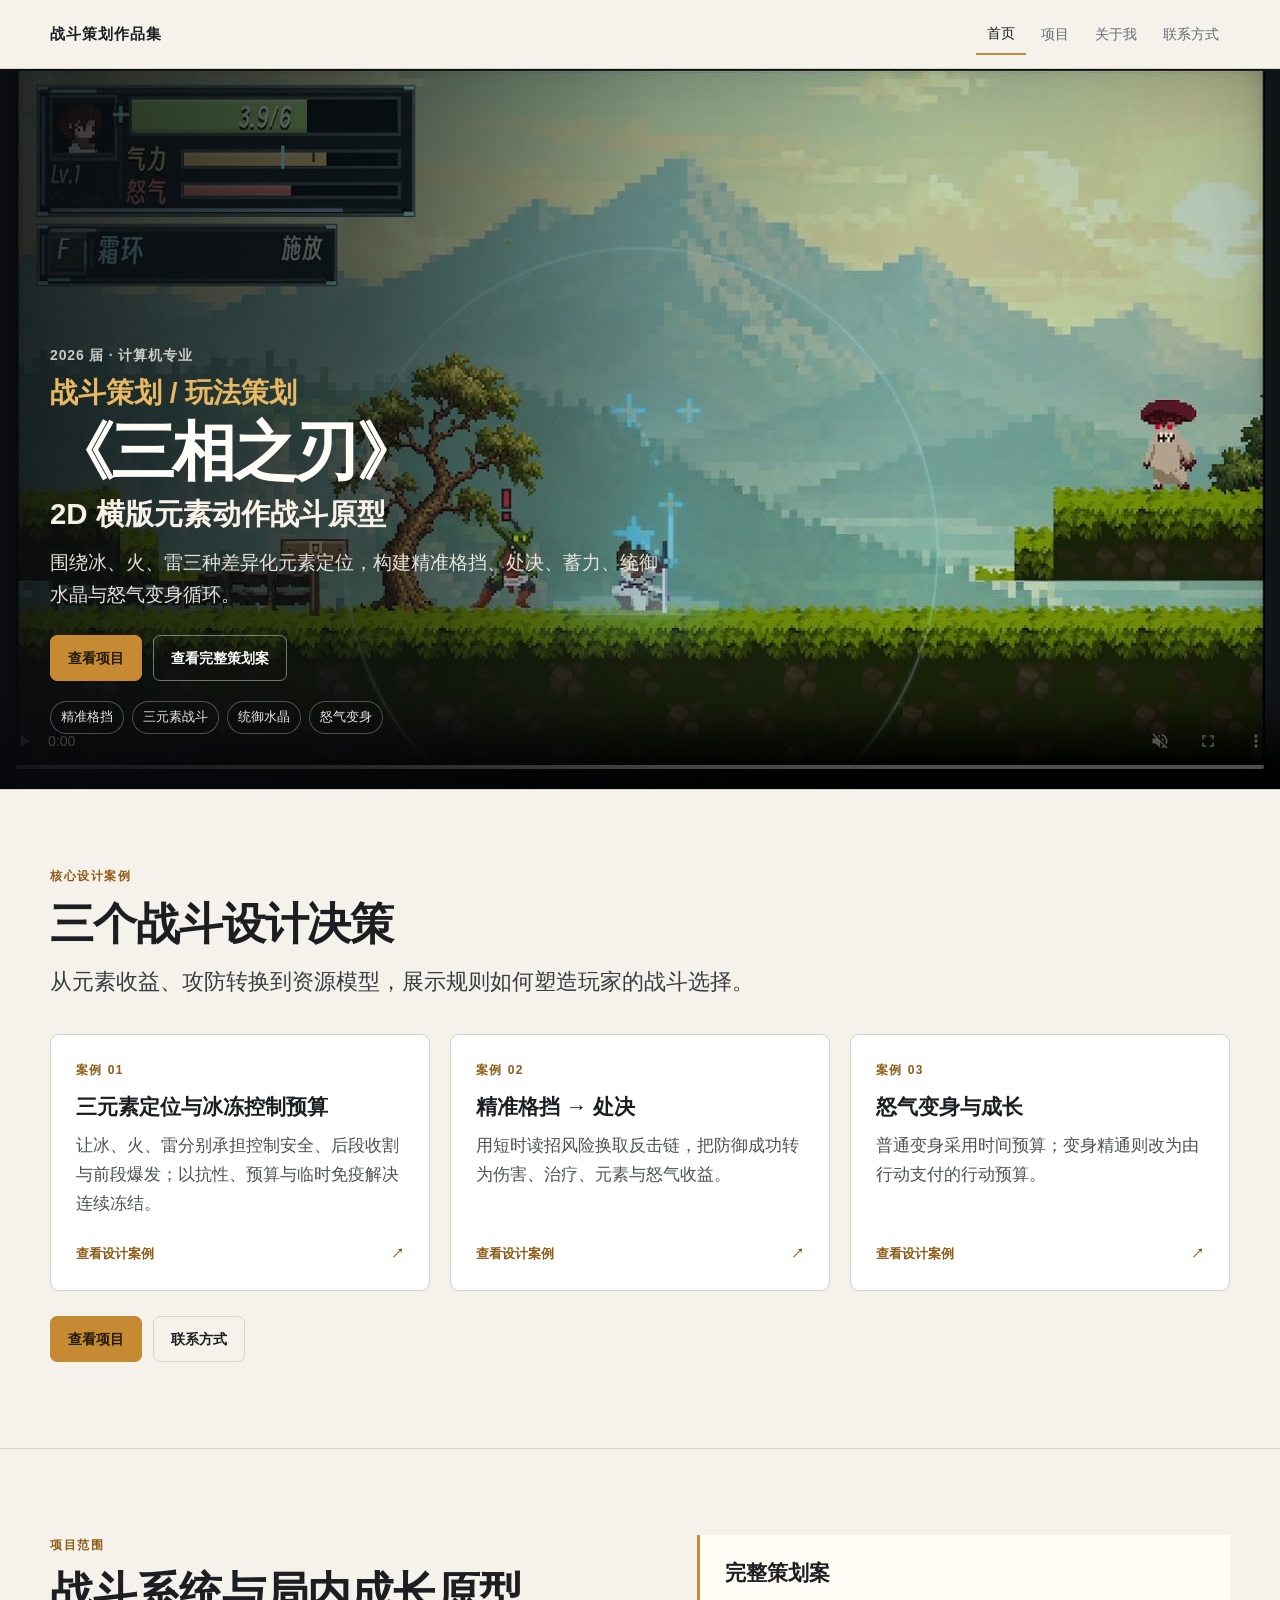
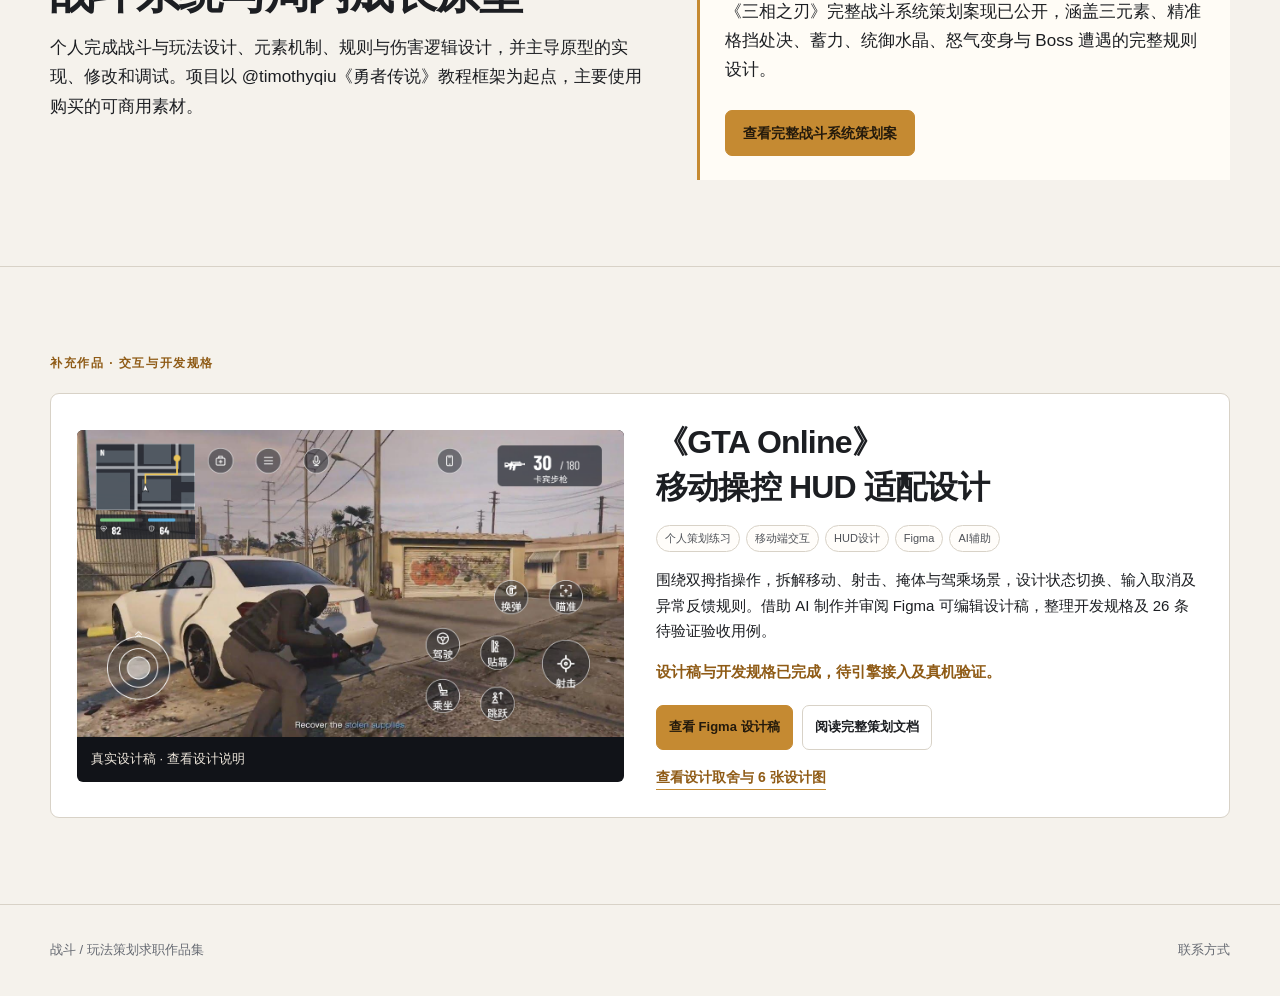
==== commit db3ef7b0: "perf: 视频改用 B 站播放器 + 压缩封面图 - 新增 bili.js / bili.css：把大体积 mp4 替换为 B 站内嵌播放器，   未填 BV 号时自动回退原 mp4，不改动原有版式" ====
--- a/index.html
+++ b/index.html
@@ -2,7 +2,7 @@
 <html lang="zh-CN"><head>
   <meta charset="utf-8"><meta name="viewport" content="width=device-width, initial-scale=1">
   <meta name="description" content="战斗策划 / 玩法策划求职作品集：2D 横版元素动作战斗原型《三相之刃》 TRIAD BLADE。"><meta name="robots" content="noindex,nofollow,noarchive">
-  <title>战斗策划作品集｜TRIAD BLADE</title><link rel="icon" href="data:,"><link rel="stylesheet" href="styles.css"><link rel="stylesheet" href="hud.css">
+  <title>战斗策划作品集｜TRIAD BLADE</title><link rel="icon" href="data:,"><link rel="stylesheet" href="styles.css"><link rel="stylesheet" href="hud.css"><link rel="stylesheet" href="bili.css">
 </head><body data-page="home">
   <a class="skip-link" href="#main">跳到正文</a>
   <header class="site-header"><div class="shell header-inner"><a class="brand" href="index.html">战斗策划作品集</a><button class="menu-toggle" type="button" aria-expanded="false" aria-controls="site-nav" data-menu-toggle>菜单</button><nav class="site-nav" id="site-nav" aria-label="主导航" data-site-nav><a href="index.html" data-nav="home">首页</a><a href="project-yongzhe.html" data-nav="project">项目</a><a href="about.html#about" data-nav="about">关于我</a><a href="about.html#contact">联系方式</a></nav></div></header>
@@ -46,5 +46,5 @@
       </article>
     </div></section>
   </main>
-  <footer class="footer"><div class="shell footer-inner"><span>战斗 / 玩法策划求职作品集</span><a href="about.html#contact">联系方式</a></div></footer><button class="back-to-top" type="button" data-back-to-top aria-label="返回顶部">↑ <span>返回顶部</span></button><script src="script.js"></script><script src="vendor/gsap-3.15.0.min.js" defer></script><script src="motion.js" defer></script>
+  <footer class="footer"><div class="shell footer-inner"><span>战斗 / 玩法策划求职作品集</span><a href="about.html#contact">联系方式</a></div></footer><button class="back-to-top" type="button" data-back-to-top aria-label="返回顶部">↑ <span>返回顶部</span></button><script src="bili.js"></script><script src="script.js"></script><script src="vendor/gsap-3.15.0.min.js" defer></script><script src="motion.js" defer></script>
 </body></html>
--- a/bili.css
+++ b/bili.css
@@ -0,0 +1,232 @@
+/* ============================================================
+ * bili.css — 配合 bili.js 使用
+ * 让封面按钮与 B 站 iframe 完全沿用原来 <video> 的位置和尺寸，
+ * 不改变任何原有版式。
+ * ============================================================ */
+
+/* ---------- 通用：封面按钮 ---------- */
+
+.bili-poster {
+  position: relative;
+  display: grid !important;
+  place-items: center;
+  padding: 0;
+  border: 0;
+  background-color: var(--media, #111318);
+  background-size: cover;
+  background-position: center;
+  background-repeat: no-repeat;
+  cursor: pointer;
+  overflow: hidden;
+}
+
+.bili-poster::after {
+  content: "";
+  position: absolute;
+  inset: 0;
+  z-index: 1;
+  background: rgba(8, 10, 14, .16);
+  transition: background-color .18s ease;
+}
+
+.bili-poster:hover::after { background: rgba(8, 10, 14, .06); }
+
+.bili-poster::before {
+  content: "";
+  position: absolute;
+  top: 50%;
+  left: 50%;
+  z-index: 2;
+  width: 60px;
+  height: 60px;
+  transform: translate(-50%, -50%);
+  border: 1.5px solid rgba(255, 255, 255, .62);
+  border-radius: 50%;
+  background: rgba(10, 12, 16, .58);
+  backdrop-filter: blur(4px);
+  transition: transform .18s ease, background-color .18s ease, border-color .18s ease;
+}
+
+.bili-poster:hover::before {
+  transform: translate(-50%, -50%) scale(1.07);
+  border-color: rgba(231, 185, 101, .9);
+  background: rgba(143, 91, 22, .82);
+}
+
+/* 三角形播放图标 */
+.bili-play {
+  position: relative;
+  z-index: 3;
+  width: 0;
+  height: 0;
+  margin-left: 5px;
+  border-style: solid;
+  border-width: 11px 0 11px 19px;
+  border-color: transparent transparent transparent #fff;
+  filter: drop-shadow(0 1px 4px rgba(0, 0, 0, .5));
+  pointer-events: none;
+}
+
+/* ---------- 各容器内的尺寸对齐 ---------- */
+
+.media-card .bili-poster,
+.media-card iframe.bili-embed {
+  width: 100%;
+  aspect-ratio: 16 / 9;
+  border: 0;
+  display: block;
+}
+
+.support-media .bili-poster,
+.support-media iframe.bili-embed {
+  width: 100%;
+  aspect-ratio: 16 / 9;
+  border: 1px solid #272a30;
+  border-radius: 8px;
+  display: block;
+}
+
+.boss-video-card .bili-poster,
+.boss-video-card iframe.bili-embed {
+  width: 100%;
+  aspect-ratio: 16 / 9;
+  border: 0;
+  border-radius: 5px;
+  display: block;
+}
+
+.transform-story-media .bili-poster,
+.transform-story-media iframe.bili-embed {
+  width: 100%;
+  aspect-ratio: 16 / 9;
+  border: 0;
+  display: block;
+}
+
+/* 与 .media-tall video 的高度规则保持一致 */
+.media-tall .bili-poster,
+.media-tall iframe.bili-embed {
+  min-height: 320px;
+}
+
+@media (max-width: 720px) {
+  .media-tall .bili-poster,
+  .media-tall iframe.bili-embed { min-height: 0; }
+}
+
+iframe.bili-embed {
+  background: #111318;
+  object-fit: contain;
+}
+
+/* ---------- 首屏背景视频：静态封面 + 播放按钮 ---------- */
+
+.gameplay-hero.bili-hero {
+  background-image: var(--bili-hero-poster);
+  background-size: cover;
+  background-position: center;
+}
+
+@media (max-width: 720px) {
+  .gameplay-hero.bili-hero { background-position: 60% center; }
+}
+
+.bili-hero-play {
+  position: absolute;
+  right: 26px;
+  bottom: 24px;
+  z-index: 6;
+  display: inline-flex;
+  align-items: center;
+  gap: 10px;
+  padding: 11px 18px 11px 15px;
+  border: 1px solid rgba(255, 255, 255, .44);
+  border-radius: 999px;
+  background: rgba(10, 13, 19, .62);
+  backdrop-filter: blur(9px);
+  color: #fff;
+  font-size: 13px;
+  font-weight: 750;
+  letter-spacing: .01em;
+  cursor: pointer;
+  transition: border-color .18s ease, background-color .18s ease, transform .18s ease;
+}
+
+.bili-hero-play:hover {
+  border-color: rgba(231, 185, 101, .85);
+  background: rgba(143, 91, 22, .8);
+  transform: translateY(-1px);
+}
+
+.bili-hero-play .bili-play {
+  margin-left: 1px;
+  border-width: 7px 0 7px 11px;
+}
+
+@media (max-width: 720px) {
+  .bili-hero-play { right: 16px; bottom: 16px; padding: 9px 15px 9px 13px; font-size: 12px; }
+}
+
+/* ---------- 弹层 ---------- */
+
+.bili-lightbox {
+  position: fixed;
+  inset: 0;
+  z-index: 9999;
+  display: grid;
+  place-items: center;
+  padding: clamp(14px, 4vw, 48px);
+  background: rgba(6, 8, 12, .93);
+  backdrop-filter: blur(7px);
+  animation: bili-fade .18s ease-out;
+}
+
+@keyframes bili-fade {
+  from { opacity: 0; }
+  to { opacity: 1; }
+}
+
+.bili-lightbox-stage {
+  width: min(100%, 1120px);
+  aspect-ratio: 16 / 9;
+  overflow: hidden;
+  border-radius: 10px;
+  background: #000;
+  box-shadow: 0 28px 70px rgba(0, 0, 0, .5);
+}
+
+.bili-lightbox-iframe {
+  display: block;
+  width: 100%;
+  height: 100%;
+  border: 0;
+}
+
+.bili-lightbox-close {
+  position: absolute;
+  top: 16px;
+  right: 18px;
+  display: grid;
+  width: 42px;
+  height: 42px;
+  place-items: center;
+  padding: 0;
+  border: 1px solid rgba(255, 255, 255, .3);
+  border-radius: 50%;
+  background: rgba(255, 255, 255, .1);
+  color: #fff;
+  font-size: 24px;
+  line-height: 1;
+  cursor: pointer;
+  transition: background-color .16s ease;
+}
+
+.bili-lightbox-close:hover { background: rgba(255, 255, 255, .22); }
+
+@media (prefers-reduced-motion: reduce) {
+  .bili-poster::before,
+  .bili-poster::after,
+  .bili-hero-play,
+  .bili-lightbox-close { transition: none; }
+  .bili-lightbox { animation: none; }
+}
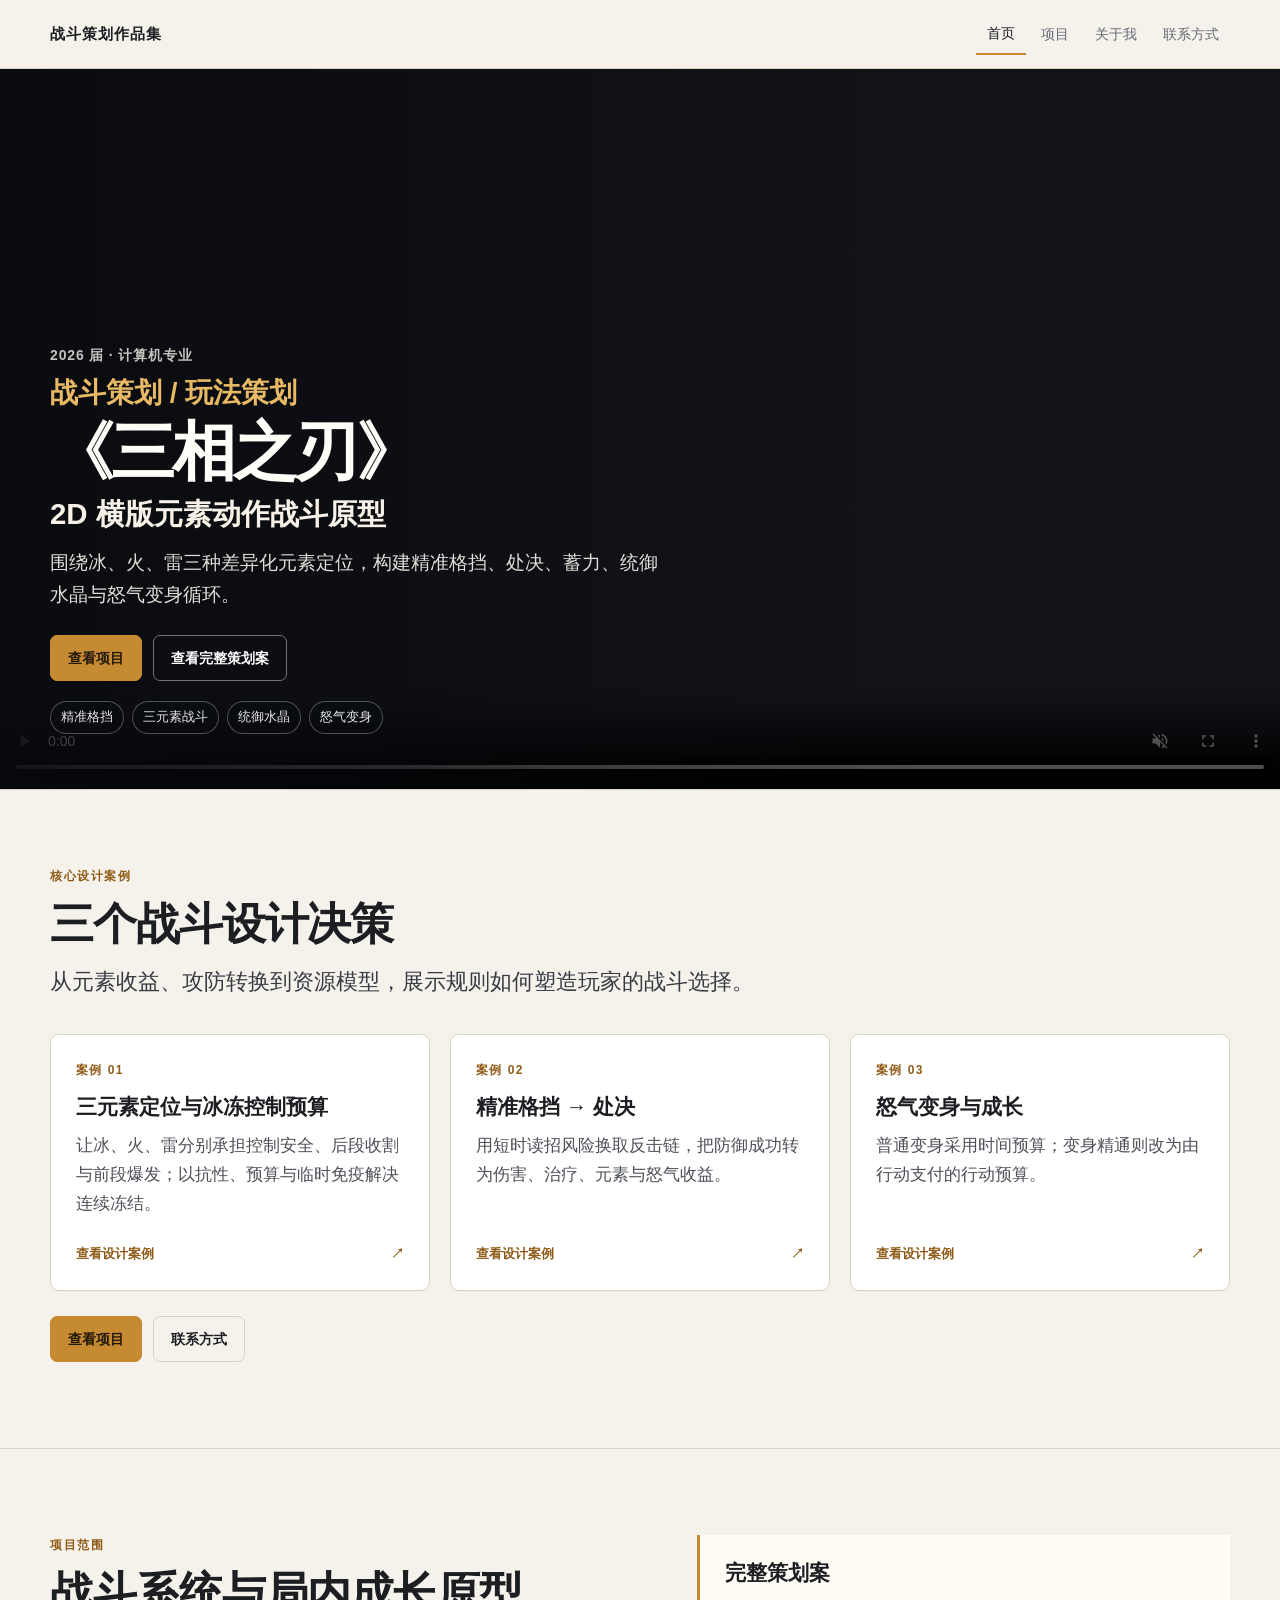
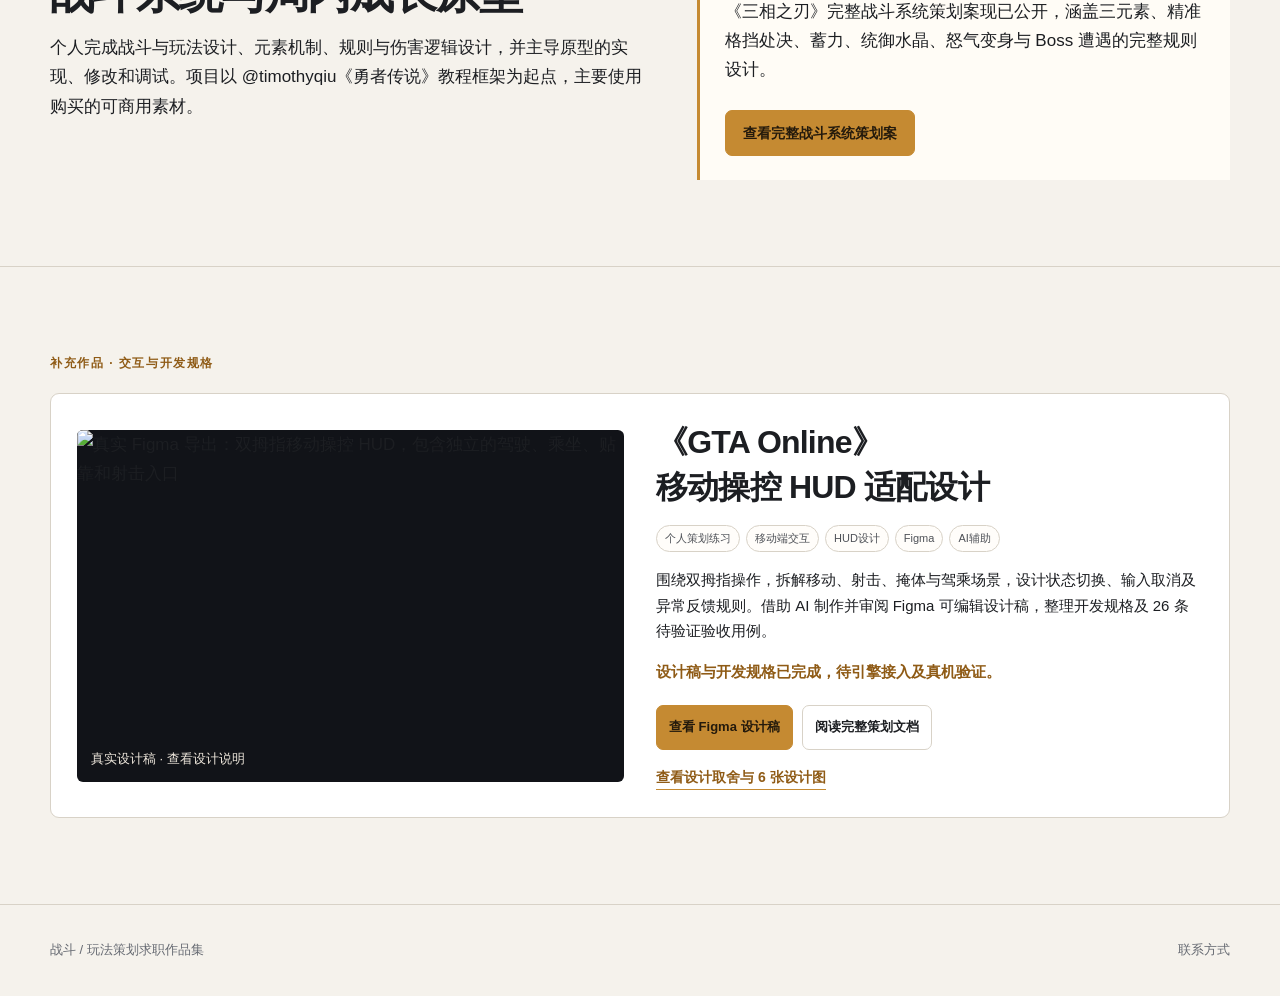
==== commit e2477694: "fix: 媒体地址静态写入 HTML/CSS，修复首屏视频仍走 GitHub 原方案在 DOMContentLoaded 时改写 <source src>，但浏览器解析标签时 已开始加载，改属性不会触" ====
--- a/index.html
+++ b/index.html
@@ -1,50 +1,50 @@
-<!doctype html>
-<html lang="zh-CN"><head>
-  <meta charset="utf-8"><meta name="viewport" content="width=device-width, initial-scale=1">
-  <meta name="description" content="战斗策划 / 玩法策划求职作品集：2D 横版元素动作战斗原型《三相之刃》 TRIAD BLADE。"><meta name="robots" content="noindex,nofollow,noarchive">
-  <title>战斗策划作品集｜TRIAD BLADE</title><link rel="icon" href="data:,"><link rel="stylesheet" href="styles.css"><link rel="stylesheet" href="hud.css"><link rel="stylesheet" href="bili.css">
-</head><body data-page="home">
-  <a class="skip-link" href="#main">跳到正文</a>
-  <header class="site-header"><div class="shell header-inner"><a class="brand" href="index.html">战斗策划作品集</a><button class="menu-toggle" type="button" aria-expanded="false" aria-controls="site-nav" data-menu-toggle>菜单</button><nav class="site-nav" id="site-nav" aria-label="主导航" data-site-nav><a href="index.html" data-nav="home">首页</a><a href="project-yongzhe.html" data-nav="project">项目</a><a href="about.html#about" data-nav="about">关于我</a><a href="about.html#contact">联系方式</a></nav></div></header>
-  <main id="main">
-    <section class="gameplay-hero" aria-labelledby="hero-title">
-      <video class="gameplay-hero-video" autoplay muted loop playsinline controls preload="auto" poster="media/posters/hero_gameplay.jpg"><source src="media/hero_gameplay.mp4" type="video/mp4"></video>
-      <div class="gameplay-hero-overlay" aria-hidden="true"></div>
-      <div class="shell gameplay-hero-content">
-        <div class="gameplay-hero-copy">
-          <p class="hero-name">2026 届 · 计算机专业</p>
-          <p class="hero-role">战斗策划 / 玩法策划</p>
-          <h1 id="hero-title">《三相之刃》</h1>
-          <p class="hero-subtitle">2D 横版元素动作战斗原型</p>
-          <p class="hero-summary">围绕冰、火、雷三种差异化元素定位，构建精准格挡、处决、蓄力、统御水晶与怒气变身循环。</p>
-          <div class="actions"><a class="button" href="project-yongzhe.html">查看项目</a><a class="button secondary" href="docs/triad-blade-combat-design.pdf" target="_blank" rel="noopener">查看完整策划案</a></div>
-          <ul class="tag-list" aria-label="核心战斗系统"><li>精准格挡</li><li>三元素战斗</li><li>统御水晶</li><li>怒气变身</li></ul>
-        </div>
-      </div>
-    </section>
-    <section class="section cases-intro" id="cases"><div class="shell">
-      <div class="section-head"><p class="eyebrow">核心设计案例</p><h2>三个战斗设计决策</h2><p class="lead">从元素收益、攻防转换到资源模型，展示规则如何塑造玩家的战斗选择。</p></div>
-      <div class="grid-3">
-        <a class="card card-link" href="project-yongzhe.html#case-elements"><div class="case-card-copy"><span class="card-index">案例 01</span><h3>三元素定位与冰冻控制预算</h3><p>让冰、火、雷分别承担控制安全、后段收割与前段爆发；以抗性、预算与临时免疫解决连续冻结。</p><span class="case-card-action">查看设计案例 <span aria-hidden="true">↗</span></span></div></a>
-        <a class="card card-link" href="project-yongzhe.html#case-parry"><div class="case-card-copy"><span class="card-index">案例 02</span><h3>精准格挡 → 处决</h3><p>用短时读招风险换取反击链，把防御成功转为伤害、治疗、元素与怒气收益。</p><span class="case-card-action">查看设计案例 <span aria-hidden="true">↗</span></span></div></a>
-        <a class="card card-link" href="project-yongzhe.html#case-transform"><div class="case-card-copy"><span class="card-index">案例 03</span><h3>怒气变身与成长</h3><p>普通变身采用时间预算；变身精通则改为由行动支付的行动预算。</p><span class="case-card-action">查看设计案例 <span aria-hidden="true">↗</span></span></div></a>
-      </div>
-      <div class="actions"><a class="button" href="project-yongzhe.html">查看项目</a><a class="button secondary" href="about.html#contact">联系方式</a></div>
-    </section>
-    <section class="section"><div class="shell split"><div><p class="eyebrow">项目范围</p><h2>战斗系统与局内成长原型</h2><p>个人完成战斗与玩法设计、元素机制、规则与伤害逻辑设计，并主导原型的实现、修改和调试。项目以 @timothyqiu《勇者传说》教程框架为起点，主要使用购买的可商用素材。</p></div><aside class="callout"><h3>完整策划案</h3><p>《三相之刃》完整战斗系统策划案现已公开，涵盖三元素、精准格挡处决、蓄力、统御水晶、怒气变身与 Boss 遭遇的完整规则设计。</p><div class="actions"><a class="button" href="docs/triad-blade-combat-design.pdf" target="_blank" rel="noopener">查看完整战斗系统策划案</a></div></aside></div></section>
-    <section class="section hud-supplement" id="hud-project" aria-labelledby="hud-project-title"><div class="shell">
-      <p class="eyebrow">补充作品 · 交互与开发规格</p>
-      <article class="hud-project-card">
-        <a class="hud-project-preview" href="project-gta-hud.html" aria-label="查看 GTA Online 移动操控 HUD 适配设计详情"><img src="media/hud/overview.png" width="1280" height="720" loading="lazy" decoding="async" alt="真实 Figma 导出：双拇指移动操控 HUD，包含独立的驾驶、乘坐、贴靠和射击入口"><span>真实设计稿 · 查看设计说明</span></a>
-        <div class="hud-project-copy"><h2 id="hud-project-title">《GTA Online》<br>移动操控 HUD 适配设计</h2>
-          <ul class="tag-list" aria-label="项目标签"><li>个人策划练习</li><li>移动端交互</li><li>HUD设计</li><li>Figma</li><li>AI辅助</li></ul>
-          <p>围绕双拇指操作，拆解移动、射击、掩体与驾乘场景，设计状态切换、输入取消及异常反馈规则。借助 AI 制作并审阅 Figma 可编辑设计稿，整理开发规格及 26 条待验证验收用例。</p>
-          <p class="hud-state">设计稿与开发规格已完成，待引擎接入及真机验证。</p>
-          <div class="actions"><a class="button" href="https://www.figma.com/design/s5nlx5H127GM0QrXdXETJU" target="_blank" rel="noopener noreferrer">查看 Figma 设计稿</a><a class="button secondary" href="https://my.feishu.cn/docx/THkedir4lo0fwCxDfVockC2lnsf" target="_blank" rel="noopener noreferrer">阅读完整策划文档</a></div>
-          <a class="hud-detail-link" href="project-gta-hud.html">查看设计取舍与 6 张设计图</a>
-        </div>
-      </article>
-    </div></section>
-  </main>
-  <footer class="footer"><div class="shell footer-inner"><span>战斗 / 玩法策划求职作品集</span><a href="about.html#contact">联系方式</a></div></footer><button class="back-to-top" type="button" data-back-to-top aria-label="返回顶部">↑ <span>返回顶部</span></button><script src="bili.js"></script><script src="script.js"></script><script src="vendor/gsap-3.15.0.min.js" defer></script><script src="motion.js" defer></script>
-</body></html>
+<!doctype html>
+<html lang="zh-CN"><head>
+  <meta charset="utf-8"><meta name="viewport" content="width=device-width, initial-scale=1">
+  <meta name="description" content="战斗策划 / 玩法策划求职作品集：2D 横版元素动作战斗原型《三相之刃》 TRIAD BLADE。"><meta name="robots" content="noindex,nofollow,noarchive">
+  <title>战斗策划作品集｜TRIAD BLADE</title><link rel="icon" href="data:,"><link rel="stylesheet" href="styles.css"><link rel="stylesheet" href="hud.css">
+</head><body data-page="home">
+  <a class="skip-link" href="#main">跳到正文</a>
+  <header class="site-header"><div class="shell header-inner"><a class="brand" href="index.html">战斗策划作品集</a><button class="menu-toggle" type="button" aria-expanded="false" aria-controls="site-nav" data-menu-toggle>菜单</button><nav class="site-nav" id="site-nav" aria-label="主导航" data-site-nav><a href="index.html" data-nav="home">首页</a><a href="project-yongzhe.html" data-nav="project">项目</a><a href="about.html#about" data-nav="about">关于我</a><a href="about.html#contact">联系方式</a></nav></div></header>
+  <main id="main">
+    <section class="gameplay-hero" aria-labelledby="hero-title">
+      <video class="gameplay-hero-video" autoplay muted loop playsinline controls preload="auto" poster="https://alistair2567-portfolio.oss-cn-hangzhou.aliyuncs.com/media/posters/hero_gameplay.jpg"><source src="https://alistair2567-portfolio.oss-cn-hangzhou.aliyuncs.com/media/hero_gameplay.mp4" type="video/mp4"></video>
+      <div class="gameplay-hero-overlay" aria-hidden="true"></div>
+      <div class="shell gameplay-hero-content">
+        <div class="gameplay-hero-copy">
+          <p class="hero-name">2026 届 · 计算机专业</p>
+          <p class="hero-role">战斗策划 / 玩法策划</p>
+          <h1 id="hero-title">《三相之刃》</h1>
+          <p class="hero-subtitle">2D 横版元素动作战斗原型</p>
+          <p class="hero-summary">围绕冰、火、雷三种差异化元素定位，构建精准格挡、处决、蓄力、统御水晶与怒气变身循环。</p>
+          <div class="actions"><a class="button" href="project-yongzhe.html">查看项目</a><a class="button secondary" href="docs/triad-blade-combat-design.pdf" target="_blank" rel="noopener">查看完整策划案</a></div>
+          <ul class="tag-list" aria-label="核心战斗系统"><li>精准格挡</li><li>三元素战斗</li><li>统御水晶</li><li>怒气变身</li></ul>
+        </div>
+      </div>
+    </section>
+    <section class="section cases-intro" id="cases"><div class="shell">
+      <div class="section-head"><p class="eyebrow">核心设计案例</p><h2>三个战斗设计决策</h2><p class="lead">从元素收益、攻防转换到资源模型，展示规则如何塑造玩家的战斗选择。</p></div>
+      <div class="grid-3">
+        <a class="card card-link" href="project-yongzhe.html#case-elements"><div class="case-card-copy"><span class="card-index">案例 01</span><h3>三元素定位与冰冻控制预算</h3><p>让冰、火、雷分别承担控制安全、后段收割与前段爆发；以抗性、预算与临时免疫解决连续冻结。</p><span class="case-card-action">查看设计案例 <span aria-hidden="true">↗</span></span></div></a>
+        <a class="card card-link" href="project-yongzhe.html#case-parry"><div class="case-card-copy"><span class="card-index">案例 02</span><h3>精准格挡 → 处决</h3><p>用短时读招风险换取反击链，把防御成功转为伤害、治疗、元素与怒气收益。</p><span class="case-card-action">查看设计案例 <span aria-hidden="true">↗</span></span></div></a>
+        <a class="card card-link" href="project-yongzhe.html#case-transform"><div class="case-card-copy"><span class="card-index">案例 03</span><h3>怒气变身与成长</h3><p>普通变身采用时间预算；变身精通则改为由行动支付的行动预算。</p><span class="case-card-action">查看设计案例 <span aria-hidden="true">↗</span></span></div></a>
+      </div>
+      <div class="actions"><a class="button" href="project-yongzhe.html">查看项目</a><a class="button secondary" href="about.html#contact">联系方式</a></div>
+    </section>
+    <section class="section"><div class="shell split"><div><p class="eyebrow">项目范围</p><h2>战斗系统与局内成长原型</h2><p>个人完成战斗与玩法设计、元素机制、规则与伤害逻辑设计，并主导原型的实现、修改和调试。项目以 @timothyqiu《勇者传说》教程框架为起点，主要使用购买的可商用素材。</p></div><aside class="callout"><h3>完整策划案</h3><p>《三相之刃》完整战斗系统策划案现已公开，涵盖三元素、精准格挡处决、蓄力、统御水晶、怒气变身与 Boss 遭遇的完整规则设计。</p><div class="actions"><a class="button" href="docs/triad-blade-combat-design.pdf" target="_blank" rel="noopener">查看完整战斗系统策划案</a></div></aside></div></section>
+    <section class="section hud-supplement" id="hud-project" aria-labelledby="hud-project-title"><div class="shell">
+      <p class="eyebrow">补充作品 · 交互与开发规格</p>
+      <article class="hud-project-card">
+        <a class="hud-project-preview" href="project-gta-hud.html" aria-label="查看 GTA Online 移动操控 HUD 适配设计详情"><img src="https://alistair2567-portfolio.oss-cn-hangzhou.aliyuncs.com/media/hud/overview.png" width="1280" height="720" loading="lazy" decoding="async" alt="真实 Figma 导出：双拇指移动操控 HUD，包含独立的驾驶、乘坐、贴靠和射击入口"><span>真实设计稿 · 查看设计说明</span></a>
+        <div class="hud-project-copy"><h2 id="hud-project-title">《GTA Online》<br>移动操控 HUD 适配设计</h2>
+          <ul class="tag-list" aria-label="项目标签"><li>个人策划练习</li><li>移动端交互</li><li>HUD设计</li><li>Figma</li><li>AI辅助</li></ul>
+          <p>围绕双拇指操作，拆解移动、射击、掩体与驾乘场景，设计状态切换、输入取消及异常反馈规则。借助 AI 制作并审阅 Figma 可编辑设计稿，整理开发规格及 26 条待验证验收用例。</p>
+          <p class="hud-state">设计稿与开发规格已完成，待引擎接入及真机验证。</p>
+          <div class="actions"><a class="button" href="https://www.figma.com/design/s5nlx5H127GM0QrXdXETJU" target="_blank" rel="noopener noreferrer">查看 Figma 设计稿</a><a class="button secondary" href="https://my.feishu.cn/docx/THkedir4lo0fwCxDfVockC2lnsf" target="_blank" rel="noopener noreferrer">阅读完整策划文档</a></div>
+          <a class="hud-detail-link" href="project-gta-hud.html">查看设计取舍与 6 张设计图</a>
+        </div>
+      </article>
+    </div></section>
+  </main>
+  <footer class="footer"><div class="shell footer-inner"><span>战斗 / 玩法策划求职作品集</span><a href="about.html#contact">联系方式</a></div></footer><button class="back-to-top" type="button" data-back-to-top aria-label="返回顶部">↑ <span>返回顶部</span></button><script src="script.js"></script><script src="vendor/gsap-3.15.0.min.js" defer></script><script src="motion.js" defer></script>
+</body></html>
--- a/styles.css
+++ b/styles.css
@@ -1,118 +1,118 @@
-:root { --bg:#f5f2ec; --paper:#fffdfa; --surface:#ffffff; --ink:#1c1e22; --muted:#666a72; --line:#d8d2c7; --gold:#c58a32; --gold-deep:#8f5b16; --media:#111318; --max:1180px; --header-h:68px; }
-* { box-sizing:border-box; } html { scroll-behavior:smooth; } body { margin:0; background:var(--bg); color:var(--ink); font-family:Inter,"Noto Sans SC","Microsoft YaHei",sans-serif; font-size:17px; line-height:1.72; } a { color:inherit; text-decoration:none; } img,video { display:block; max-width:100%; } button { font:inherit; }
-.shell { width:min(calc(100% - 48px),var(--max)); margin-inline:auto; } .skip-link { position:fixed; z-index:100; top:-80px; left:16px; padding:10px 16px; background:var(--gold); color:#fff; } .skip-link:focus { top:16px; }
-.site-header { position:sticky; top:0; z-index:20; border-bottom:1px solid var(--line); background:rgba(245,242,236,.94); backdrop-filter:blur(12px); } .header-inner { display:flex; min-height:var(--header-h); align-items:center; justify-content:space-between; gap:24px; } .brand { color:var(--ink); font-size:15px; font-weight:800; letter-spacing:.07em; } .site-nav { display:flex; gap:4px; align-items:center; } .site-nav a { padding:8px 11px; color:var(--muted); font-size:14px; } .site-nav a:hover,.site-nav a[aria-current="page"] { color:var(--ink); } .site-nav a[aria-current="page"] { border-bottom:2px solid var(--gold); } .menu-toggle { display:none; padding:7px 10px; border:1px solid var(--line); border-radius:7px; background:var(--surface); color:var(--ink); }
-.section { position:relative; padding:86px 0; border-top:1px solid var(--line); } .section-compact { padding:66px 0; } section[id] { scroll-margin-top:calc(var(--header-h) + 55px); } .section-head { max-width:760px; margin-bottom:34px; } .eyebrow { margin:0 0 12px; color:var(--gold-deep); font-size:12px; font-weight:800; letter-spacing:.13em; text-transform:uppercase; } h1,h2,h3,p { margin-top:0; } h1 { margin-bottom:18px; font-size:clamp(3rem,5vw,4rem); line-height:1.1; letter-spacing:-.04em; } h2 { margin-bottom:15px; font-size:clamp(1.9rem,3.4vw,3rem); line-height:1.16; letter-spacing:-.025em; } h3 { margin-bottom:10px; font-size:1.32rem; line-height:1.32; } .lead { color:#383b42; font-size:clamp(1.08rem,1.75vw,1.42rem); line-height:1.62; } .muted { color:var(--muted); }
-.gameplay-hero { position:relative; isolation:isolate; width:100%; aspect-ratio:16/9; overflow:hidden; background:var(--media); } .gameplay-hero-video,.gameplay-hero-overlay { position:absolute; inset:0; width:100%; height:100%; } .gameplay-hero-video { z-index:-2; object-fit:contain; object-position:center; background:var(--media); } .gameplay-hero-overlay { z-index:-1; background:linear-gradient(90deg,rgba(8,10,14,.82) 0%,rgba(8,10,14,.58) 28%,rgba(8,10,14,.18) 52%,rgba(8,10,14,0) 72%); pointer-events:none; } .gameplay-hero-content { position:relative; height:100%; } .gameplay-hero-copy { position:absolute; top:38%; max-width:650px; color:#f9f6ef; } .hero-name { margin:0 0 8px; color:rgba(249,246,239,.78); font-size:14px; font-weight:650; letter-spacing:.06em; } .hero-role { margin:0 0 8px; color:#e7b965; font-size:clamp(1.5rem,2.2vw,1.75rem); font-weight:800; line-height:1.25; } .gameplay-hero h1 { margin-bottom:8px; color:#fffdf8; font-size:clamp(3.5rem,5vw,4.5rem); line-height:1.08; letter-spacing:-.045em; white-space:nowrap; } .hero-subtitle { margin:0 0 14px; color:#f7f1e7; font-size:clamp(1.5rem,2.3vw,2rem); font-weight:700; line-height:1.3; } .hero-summary { max-width:620px; margin:0; color:rgba(249,246,239,.9); font-size:clamp(1.08rem,1.5vw,1.25rem); line-height:1.65; } .gameplay-hero .actions { margin-top:25px; } .gameplay-hero .button.secondary { border-color:rgba(255,255,255,.42); color:#fff; } .gameplay-hero .tag-list li { border-color:rgba(255,255,255,.28); background:rgba(12,14,18,.3); color:rgba(255,255,255,.9); } .actions { display:flex; flex-wrap:wrap; gap:11px; margin-top:25px; } .button { display:inline-flex; min-height:45px; align-items:center; justify-content:center; padding:10px 17px; border:1px solid var(--gold); border-radius:7px; background:var(--gold); color:#fff; font-size:14px; font-weight:800; } .button:hover { background:var(--gold-deep); border-color:var(--gold-deep); } .button.secondary { border-color:var(--line); background:transparent; color:var(--ink); } .button.secondary:hover { border-color:var(--gold); color:var(--gold-deep); background:#fffaf2; } .button.disabled { cursor:not-allowed; opacity:.62; border-color:var(--line); background:#e9e5dd; color:var(--muted); }
-.tag-list { display:flex; flex-wrap:wrap; gap:8px; margin:20px 0 0; padding:0; list-style:none; } .tag-list li { padding:4px 10px; border:1px solid var(--line); border-radius:999px; background:var(--paper); color:#4e5157; font-size:13px; }
-.cases-intro { padding-top:76px; }
-.intro-grid,.split,.feature-split { display:grid; grid-template-columns:minmax(0,1fr) minmax(300px,.9fr); gap:54px; align-items:start; } .grid-2,.grid-3 { display:grid; gap:20px; } .grid-2 { grid-template-columns:repeat(2,minmax(0,1fr)); } .grid-3 { grid-template-columns:repeat(3,minmax(0,1fr)); } .card { height:100%; padding:25px; border:1px solid var(--line); border-radius:9px; background:var(--surface); box-shadow:0 1px 1px rgba(45,35,21,.02); } .card-link { display:flex; flex-direction:column; transition:border-color .16s ease,box-shadow .16s ease,transform .16s ease; } .card-link:hover { border-color:var(--gold); box-shadow:0 10px 24px rgba(87,60,18,.1); transform:translateY(-2px); } .card-link p { margin-bottom:0; color:#4d5057; } .card-index { display:block; margin-bottom:12px; color:var(--gold-deep); font-size:12px; font-weight:850; letter-spacing:.12em; } .facts { margin:0; padding:0; list-style:none; border-top:1px solid var(--line); } .facts li { display:grid; grid-template-columns:110px 1fr; gap:18px; padding:12px 0; border-bottom:1px solid var(--line); } .facts span { color:var(--muted); font-size:14px; } .facts strong { font-weight:700; } .callout { padding:24px 25px; border-left:3px solid var(--gold); background:#fffcf6; } .callout p:last-child { margin-bottom:0; } .status-list { margin:0; padding-left:20px; } .status-list li + li { margin-top:8px; }
-.project-hero { padding:82px 0 56px; background:var(--paper); } .project-hero h1 { max-width:900px; } .project-meta { display:grid; grid-template-columns:repeat(4,1fr); gap:1px; margin-top:36px; border:1px solid var(--line); background:var(--line); } .project-meta>div { padding:17px; background:var(--surface); } .project-meta span { display:block; color:var(--muted); font-size:12px; } .project-meta strong { display:block; margin-top:5px; font-size:15px; } .anchor-nav { position:sticky; top:var(--header-h); z-index:15; border-block:1px solid var(--line); background:rgba(255,253,250,.94); backdrop-filter:blur(10px); } .anchor-nav .shell { display:flex; gap:2px; overflow-x:auto; } .anchor-nav a { flex:0 0 auto; padding:12px 11px 10px; border-bottom:2px solid transparent; color:var(--muted); font-size:12px; font-weight:750; white-space:nowrap; } .anchor-nav a:hover,.anchor-nav a.is-active { color:var(--gold-deep); border-bottom-color:var(--gold); }
-.case-section { border-top-color:#d8c7a9; } .case-elements { background:#f4f3ef; } .case-parry { background:var(--paper); } .case-transform { background:#f1efeb; } .case-header { display:grid; grid-template-columns:82px minmax(0,1fr); gap:24px; margin-bottom:35px; } .case-number { color:var(--gold); font-size:58px; font-weight:850; line-height:1; letter-spacing:-.07em; }
-.media-grid { display:grid; gap:18px; } .media-grid-2 { grid-template-columns:repeat(2,minmax(0,1fr)); } .media-grid-3 { grid-template-columns:repeat(3,minmax(0,1fr)); } .media-card { overflow:hidden; border:1px solid var(--line); border-radius:9px; background:var(--surface); } .media-card video { width:100%; aspect-ratio:16/9; object-fit:contain; background:var(--media); } .media-card figcaption { min-height:70px; padding:13px 15px; } .media-card figcaption strong,.media-card figcaption span { display:block; } .media-card figcaption strong { color:var(--ink); font-size:14px; } .media-card figcaption span { margin-top:3px; color:var(--muted); font-size:12px; line-height:1.5; } .media-tall video { min-height:320px; } .media-unavailable { display:grid; min-height:270px; place-content:center; gap:8px; padding:28px; background:#f1ede5; color:var(--ink); text-align:center; } .media-unavailable span { color:var(--muted); font-size:14px; }
-.decision-strip { display:grid; grid-template-columns:repeat(3,1fr); gap:1px; margin-top:24px; border:1px solid var(--line); background:var(--line); } .decision-strip>div { padding:20px; background:var(--surface); } .decision-strip span { display:block; color:var(--gold-deep); font-size:12px; font-weight:800; letter-spacing:.1em; } .decision-strip strong { display:block; margin:5px 0; font-size:18px; } .decision-strip p { margin:0; color:#4e5158; font-size:14px; line-height:1.55; } .terrain-note { display:flex; flex-wrap:wrap; gap:12px 22px; margin-top:18px; padding:15px 18px; border-left:3px solid var(--gold); background:#fffaf1; color:#494c52; font-size:14px; } .terrain-note strong { color:var(--gold-deep); } .terrain-media { margin-top:18px; }
-.feature-split { grid-template-columns:minmax(0,1fr) minmax(0,1fr); } .parry-flow { margin:0 0 20px; padding:0; list-style:none; border-block:1px solid var(--line); } .parry-flow li { display:grid; grid-template-columns:36px minmax(0,1fr); column-gap:13px; padding:15px 2px; border-bottom:1px solid var(--line); } .parry-flow li:last-child { border-bottom:0; } .parry-flow li>span { grid-row:span 2; display:grid; width:29px; height:29px; place-items:center; border:1px solid var(--gold); border-radius:50%; color:var(--gold-deep); font-size:11px; font-weight:800; } .parry-flow strong { font-size:16px; line-height:1.4; } .parry-flow small { color:var(--muted); font-size:13px; }
-.comparison-strip { display:grid; grid-template-columns:1fr auto 1fr; align-items:center; gap:20px; margin-top:24px; padding:24px; border:1px solid var(--line); border-radius:9px; background:var(--surface); } .comparison-strip span { display:block; color:var(--muted); font-size:12px; font-weight:800; } .comparison-strip strong { display:block; color:var(--gold-deep); font-size:24px; } .comparison-strip p { margin:0; color:#4e5158; font-size:14px; } .comparison-arrow { color:var(--gold); font-size:28px; }
-.transform-story-media { width:min(100%,980px); margin:0 auto; } .transform-story-media video { min-height:0; } .transform-rules { display:grid; grid-template-columns:repeat(2,minmax(0,1fr)); gap:18px; max-width:980px; margin:24px auto 0; } .rule-block { padding:24px 25px; border:1px solid var(--line); border-radius:9px; background:var(--surface); } .rule-block .eyebrow { margin-bottom:8px; } .rule-block h3 { color:var(--gold-deep); } .mastery-rule { border-top:3px solid var(--gold); } .transform-conclusion { display:block; max-width:980px; margin:18px auto 0; padding:18px 21px; border-left:3px solid var(--gold); background:#fffaf1; color:var(--ink); font-size:18px; line-height:1.55; }
-.supporting-section { padding-bottom:120px; } .supporting-head { margin-bottom:18px; } .supporting-head h2 { font-size:clamp(2.25rem,3vw,2.625rem); } .support-stack { max-width:1080px; } .support-module { padding:44px 0 52px; } .support-module + .support-module { border-top:1px solid var(--line); } .support-module-header { display:grid; grid-template-columns:48px minmax(0,1fr); gap:16px; max-width:720px; } .support-index { padding-top:4px; color:var(--gold-deep); font-size:14px; font-weight:850; letter-spacing:.1em; } .support-module h3 { margin:0; color:var(--ink); font-size:clamp(1.625rem,2.2vw,1.875rem); line-height:1.22; } .english-term { margin:5px 0 12px; color:var(--muted); font-size:.92rem; font-weight:650; letter-spacing:.025em; } .support-description { margin:0; color:#4d5057; font-size:1rem; line-height:1.65; } .support-media-pair { display:grid; grid-template-columns:repeat(2,minmax(0,1fr)); gap:20px; margin-top:26px; } .support-media { margin:0; } .support-media video { display:block; width:100%; aspect-ratio:16/9; border:1px solid #272a30; border-radius:8px; background:var(--media); object-fit:contain; } .support-media figcaption { padding-top:9px; color:var(--ink); font-size:.94rem; font-weight:700; line-height:1.4; }
-.footer { padding:34px 0; border-top:1px solid var(--line); color:var(--muted); font-size:13px; } .footer-inner { display:flex; justify-content:space-between; gap:18px; } .back-to-top { position:fixed; right:22px; bottom:22px; z-index:30; display:inline-flex; gap:7px; align-items:center; min-height:40px; padding:8px 12px; border:1px solid var(--line); border-radius:8px; background:var(--surface); color:var(--ink); box-shadow:0 6px 16px rgba(56,42,21,.12); opacity:0; pointer-events:none; transform:translateY(6px); transition:.16s ease; } .back-to-top.is-visible { opacity:1; pointer-events:auto; transform:none; }
-@media (max-width:980px) { .intro-grid,.split,.feature-split { grid-template-columns:1fr; gap:30px; } .grid-3,.media-grid-3 { grid-template-columns:repeat(2,minmax(0,1fr)); } .media-grid-3 .media-card:first-child { grid-column:span 2; } .project-meta { grid-template-columns:repeat(2,1fr); } }
-@media (max-width:720px) { :root { --header-h:61px; } body { font-size:16px; } .shell { width:min(calc(100% - 32px),var(--max)); } .section { padding:60px 0; } .supporting-section { padding-bottom:96px; } .support-module { padding:34px 0 40px; } .support-module-header { grid-template-columns:1fr; gap:6px; } .support-index { padding-top:0; } .support-media-pair { grid-template-columns:1fr; gap:24px; margin-top:22px; } .gameplay-hero h1 { font-size:clamp(2.5rem,12vw,3.25rem); } .hero-role { font-size:1.35rem; } .hero-subtitle { font-size:1.35rem; } .hero-summary { font-size:1rem; } .menu-toggle { display:inline-flex; } .site-nav { position:absolute; top:60px; right:16px; left:16px; display:none; flex-direction:column; align-items:stretch; padding:10px; border:1px solid var(--line); border-radius:9px; background:var(--surface); box-shadow:0 14px 38px rgba(50,37,17,.14); } .site-nav.is-open { display:flex; } .site-nav a[aria-current="page"] { border:0; background:#f3ede3; } .grid-2,.grid-3,.media-grid-2,.media-grid-3,.project-meta,.decision-strip { grid-template-columns:1fr; } .media-grid-3 .media-card:first-child { grid-column:auto; } .project-hero { padding:60px 0 44px; } .case-header { grid-template-columns:1fr; gap:8px; } .case-number { font-size:40px; } .facts li { grid-template-columns:1fr; gap:2px; } .media-tall video { min-height:0; } .comparison-strip { grid-template-columns:1fr; gap:14px; } .comparison-arrow { display:none; } .footer-inner { flex-direction:column; } .back-to-top { right:14px; bottom:14px; } }
-@media (max-width:720px) { .transform-rules { grid-template-columns:1fr; } .transform-conclusion { font-size:17px; } }
-@media (prefers-reduced-motion:reduce) { html { scroll-behavior:auto; } .card-link,.back-to-top { transition:none; } }
-.supporting-head .eyebrow { font-size:.875rem; }
-.boss-showcase { position:relative; isolation:isolate; overflow:hidden; padding:clamp(5.4rem,9vw,8rem) 0; background:#08101d; color:#f8f6ef; } .boss-showcase-backdrop,.boss-showcase-overlay { position:absolute; inset:0; pointer-events:none; } .boss-showcase-backdrop { z-index:-2; background:url("media/posters/knight_boss.jpg") center center / cover no-repeat; } .boss-showcase-overlay { z-index:-1; background:linear-gradient(90deg,rgba(5,8,15,.92) 0%,rgba(5,8,15,.78) 35%,rgba(5,8,15,.48) 63%,rgba(5,8,15,.32) 100%),linear-gradient(0deg,rgba(4,7,13,.45),rgba(4,7,13,.08) 55%,rgba(4,7,13,.28)); } .boss-showcase-grid { display:grid; grid-template-columns:minmax(0,.94fr) minmax(420px,.86fr); gap:clamp(2rem,6vw,5rem); align-items:center; } .boss-copy { max-width:610px; } .boss-copy .eyebrow { color:#e7b965; } .boss-copy h2 { margin-bottom:15px; color:#fffdf8; font-size:clamp(2.4rem,4.5vw,3.75rem); line-height:1.12; } .boss-copy h2 span { display:block; margin-top:8px; color:rgba(249,246,239,.68); font-size:clamp(1rem,1.5vw,1.2rem); font-weight:650; letter-spacing:.045em; } .boss-description { margin:0; color:rgba(249,246,239,.9); font-size:clamp(1.05rem,1.5vw,1.2rem); line-height:1.7; } .boss-tags li { border-color:rgba(255,255,255,.28); background:rgba(8,12,20,.42); color:rgba(255,255,255,.92); } .boss-video-card { width:min(100%,560px); justify-self:end; overflow:hidden; margin:0; padding:10px; border:1px solid rgba(255,255,255,.32); border-radius:11px; background:rgba(10,15,26,.76); box-shadow:0 20px 42px rgba(0,0,0,.28); backdrop-filter:blur(8px); } .boss-video-card video { display:block; width:100%; aspect-ratio:16/9; border-radius:5px; background:var(--media); object-fit:contain; } .boss-video-card figcaption { padding:12px 4px 2px; } .boss-video-card figcaption strong,.boss-video-card figcaption span { display:block; } .boss-video-card figcaption strong { color:#fffdf8; font-size:.95rem; } .boss-video-card figcaption span { margin-top:2px; color:rgba(249,246,239,.68); font-size:.8rem; }
-@media (max-width:820px) { .boss-showcase-grid { grid-template-columns:1fr; gap:30px; } .boss-video-card { width:100%; max-width:640px; justify-self:start; } }
-@media (max-width:720px) { .boss-showcase { padding:68px 0; } .boss-showcase-overlay { background:linear-gradient(180deg,rgba(5,8,15,.88) 0%,rgba(5,8,15,.72) 42%,rgba(5,8,15,.62) 100%); } .boss-copy h2 { font-size:clamp(2.25rem,10vw,3rem); } .boss-video-card { padding:7px; } }
-@media (max-width:720px) { .gameplay-hero { display:block; min-height:84svh; aspect-ratio:auto; overflow:hidden; background:var(--media); } .gameplay-hero-video { position:absolute; inset:0; z-index:0; order:initial; width:100%; height:100%; aspect-ratio:auto; object-fit:cover; object-position:60% center; } .gameplay-hero-overlay { display:block; z-index:1; background:linear-gradient(90deg,rgba(8,10,14,.9) 0%,rgba(8,10,14,.72) 58%,rgba(8,10,14,.34) 100%),linear-gradient(0deg,rgba(8,10,14,.48) 0%,rgba(8,10,14,.08) 58%,rgba(8,10,14,.32) 100%); } .gameplay-hero-content { position:relative; z-index:2; display:flex; height:100%; align-items:center; background:transparent; pointer-events:none; } .gameplay-hero-copy { position:static; max-width:31rem; padding:72px 0 52px; color:#f9f6ef; pointer-events:auto; } }
-
-.pdf-link { font-size:13px; font-weight:700; color:var(--gold-deep); border-bottom:1px solid rgba(166,124,46,.4); transition:color .15s ease,border-color .15s ease; } .pdf-link:hover { color:var(--ink); border-color:var(--ink); }
-/* Editorial refinements: keep media untouched and navigation in normal flow. */
-.button { color:#241a0c; transition:background-color .18s ease,border-color .18s ease,color .18s ease; }
-.skip-link { color:#241a0c; }
-.case-number { color:var(--gold-deep); }
-.button:hover { background:#d09a42; border-color:#d09a42; }
-.gameplay-hero .button.secondary:hover { background:rgba(255,255,255,.12); color:#fff; border-color:#e7b965; }
-a:focus-visible,button:focus-visible,video:focus-visible { outline:2px solid var(--gold-deep); outline-offset:4px; }
-.gameplay-hero a:focus-visible,.boss-showcase video:focus-visible { outline-color:#e7b965; }
-.site-nav a { transition:color .18s ease; }
-.case-card-copy { display:flex; flex-direction:column; height:100%; }
-.case-card-action { display:flex; justify-content:space-between; gap:16px; margin-top:auto; padding-top:24px; color:var(--gold-deep); font-size:13px; font-weight:700; }
-.case-card-action span { transition:transform .2s ease; }
-.card-link:hover .case-card-action span { transform:translate(2px,-2px); }
-.project-subtitle { margin:0 0 20px; font-size:clamp(1.25rem,2.2vw,1.875rem); font-weight:700; line-height:1.4; }
-.project-hero .lead { max-width:820px; }
-.media-card { margin:0; }
-.decision-strip { margin-top:0; }
-.element-choice-note { max-width:850px; margin:22px 0 0; color:#4d5057; font-size:16px; }
-.budget-evidence { margin-top:40px; }
-.budget-evidence h3 { margin-bottom:18px; font-size:clamp(1.3rem,2.2vw,1.65rem); }
-.budget-media { width:min(100%,980px); margin-inline:auto; }
-.element-media { margin-top:28px; }
-.case-elements .terrain-note { margin-top:38px; }
-.contact-email { border-bottom:1px solid var(--line); overflow-wrap:anywhere; }
-.contact-email:hover { border-color:var(--gold); }
-@media (min-width:721px) and (max-width:1100px) {
-  .gameplay-hero-copy { top:30%; max-width:58%; }
-  .hero-name { margin-bottom:5px; font-size:12px; }
-  .hero-role { margin-bottom:5px; font-size:19px; }
-  .gameplay-hero h1 { margin-bottom:6px; font-size:clamp(2.4rem,4.5vw,3.1rem); }
-  .hero-subtitle { margin-bottom:9px; font-size:clamp(1.12rem,2vw,1.4rem); }
-  .hero-summary { font-size:14px; line-height:1.55; }
-  .gameplay-hero .actions { gap:8px; margin-top:15px; }
-  .gameplay-hero .button { min-height:38px; padding:7px 11px; font-size:12px; }
-  .gameplay-hero .tag-list { gap:6px; margin-top:12px; }
-  .gameplay-hero .tag-list li { padding:3px 7px; font-size:11px; }
-}
-.support-media-pair > .support-media:only-child { grid-column:1 / -1; width:min(100%,900px); justify-self:start; }
-@media (max-width:720px) {
-  .project-subtitle { font-size:1.25rem; }
-  .supporting-head h2 { font-size:clamp(1.75rem,7.5vw,2rem); text-wrap:balance; }
-  .budget-evidence { margin-top:30px; }
-  .gameplay-hero .actions { gap:9px; }
-  .gameplay-hero .button { padding-inline:14px; }
-}
-@media (prefers-reduced-motion:reduce) {
-  .button,.site-nav a,.case-card-action span,.pdf-link { transition:none; }
-  .card-link:hover,.card-link:hover .case-card-action span { transform:none; }
-}
-
-/* Mechanism evidence additions: preserve the established portfolio palette. */
-.environment-evidence { margin-top:48px; scroll-margin-top:calc(var(--header-h) + 55px); }
-.mechanism-heading { max-width:820px; margin-bottom:22px; }
-.mechanism-heading h3 { margin-bottom:12px; font-size:clamp(1.45rem,2.5vw,1.85rem); }
-.mechanism-heading p,.encounter-heading p { margin:0; color:#4d5057; font-size:16px; }
-.environment-evidence .terrain-media { margin-top:0; }
-.environment-feature { width:min(100%,980px); margin:24px auto 0; }
-.mechanic-takeaway { margin:24px 0 0; color:#494c52; font-size:16px; line-height:1.65; }
-.crystal-media-pair { grid-template-columns:repeat(2,minmax(0,1fr)); align-items:start; }
-.project-cover-facts { padding-block:24px 32px; }
-.project-cover-facts .project-meta { margin-top:0; }
-.crystal-media-pair figcaption strong,.crystal-media-pair figcaption span { display:block; }
-.crystal-media-pair figcaption span { margin-top:6px; color:var(--muted); font-size:14px; font-weight:400; line-height:1.6; }
-.domain-rules { display:grid; grid-template-columns:repeat(3,minmax(0,1fr)); gap:24px; margin:24px 0 0; padding-top:22px; border-top:1px solid var(--line); }
-.domain-rules dt { margin-bottom:6px; color:var(--gold-deep); font-size:16px; font-weight:750; }
-.domain-rules dd { margin:0; color:#4d5057; font-size:15px; line-height:1.65; }
-.encounter-bridge { padding-bottom:76px; }
-.encounter-heading { max-width:860px; margin-bottom:28px; }
-.encounter-heading h2 { margin-bottom:12px; font-size:clamp(1.7rem,2.7vw,2.1rem); line-height:1.3; }
-.encounter-layout { display:grid; grid-template-columns:minmax(0,1.55fr) minmax(0,.75fr); gap:32px; align-items:center; }
-.encounter-flow { display:grid; gap:24px; margin:0; padding:0; list-style:none; }
-.encounter-flow li { padding-left:17px; border-left:2px solid var(--gold); }
-.encounter-flow strong,.encounter-flow span { display:block; }
-.encounter-flow strong { margin-bottom:5px; font-size:18px; }
-.encounter-flow span { color:var(--muted); font-size:15px; line-height:1.65; }
-@media (max-width:820px) {
-  .encounter-layout { grid-template-columns:1fr; gap:26px; }
-}
-@media (max-width:720px) {
-  .environment-evidence { margin-top:36px; }
-  .environment-feature { margin-top:24px; }
-  .crystal-media-pair,.domain-rules { grid-template-columns:1fr; }
-  .domain-rules { gap:16px; }
-  .domain-rules>div { display:grid; grid-template-columns:76px minmax(0,1fr); gap:12px; }
-  .domain-rules dt { margin-bottom:0; }
-  .encounter-bridge { padding-bottom:54px; }
-  .encounter-heading h2 { font-size:1.65rem; }
-  .encounter-flow { gap:18px; }
-}
+:root { --bg:#f5f2ec; --paper:#fffdfa; --surface:#ffffff; --ink:#1c1e22; --muted:#666a72; --line:#d8d2c7; --gold:#c58a32; --gold-deep:#8f5b16; --media:#111318; --max:1180px; --header-h:68px; }
+* { box-sizing:border-box; } html { scroll-behavior:smooth; } body { margin:0; background:var(--bg); color:var(--ink); font-family:Inter,"Noto Sans SC","Microsoft YaHei",sans-serif; font-size:17px; line-height:1.72; } a { color:inherit; text-decoration:none; } img,video { display:block; max-width:100%; } button { font:inherit; }
+.shell { width:min(calc(100% - 48px),var(--max)); margin-inline:auto; } .skip-link { position:fixed; z-index:100; top:-80px; left:16px; padding:10px 16px; background:var(--gold); color:#fff; } .skip-link:focus { top:16px; }
+.site-header { position:sticky; top:0; z-index:20; border-bottom:1px solid var(--line); background:rgba(245,242,236,.94); backdrop-filter:blur(12px); } .header-inner { display:flex; min-height:var(--header-h); align-items:center; justify-content:space-between; gap:24px; } .brand { color:var(--ink); font-size:15px; font-weight:800; letter-spacing:.07em; } .site-nav { display:flex; gap:4px; align-items:center; } .site-nav a { padding:8px 11px; color:var(--muted); font-size:14px; } .site-nav a:hover,.site-nav a[aria-current="page"] { color:var(--ink); } .site-nav a[aria-current="page"] { border-bottom:2px solid var(--gold); } .menu-toggle { display:none; padding:7px 10px; border:1px solid var(--line); border-radius:7px; background:var(--surface); color:var(--ink); }
+.section { position:relative; padding:86px 0; border-top:1px solid var(--line); } .section-compact { padding:66px 0; } section[id] { scroll-margin-top:calc(var(--header-h) + 55px); } .section-head { max-width:760px; margin-bottom:34px; } .eyebrow { margin:0 0 12px; color:var(--gold-deep); font-size:12px; font-weight:800; letter-spacing:.13em; text-transform:uppercase; } h1,h2,h3,p { margin-top:0; } h1 { margin-bottom:18px; font-size:clamp(3rem,5vw,4rem); line-height:1.1; letter-spacing:-.04em; } h2 { margin-bottom:15px; font-size:clamp(1.9rem,3.4vw,3rem); line-height:1.16; letter-spacing:-.025em; } h3 { margin-bottom:10px; font-size:1.32rem; line-height:1.32; } .lead { color:#383b42; font-size:clamp(1.08rem,1.75vw,1.42rem); line-height:1.62; } .muted { color:var(--muted); }
+.gameplay-hero { position:relative; isolation:isolate; width:100%; aspect-ratio:16/9; overflow:hidden; background:var(--media); } .gameplay-hero-video,.gameplay-hero-overlay { position:absolute; inset:0; width:100%; height:100%; } .gameplay-hero-video { z-index:-2; object-fit:contain; object-position:center; background:var(--media); } .gameplay-hero-overlay { z-index:-1; background:linear-gradient(90deg,rgba(8,10,14,.82) 0%,rgba(8,10,14,.58) 28%,rgba(8,10,14,.18) 52%,rgba(8,10,14,0) 72%); pointer-events:none; } .gameplay-hero-content { position:relative; height:100%; } .gameplay-hero-copy { position:absolute; top:38%; max-width:650px; color:#f9f6ef; } .hero-name { margin:0 0 8px; color:rgba(249,246,239,.78); font-size:14px; font-weight:650; letter-spacing:.06em; } .hero-role { margin:0 0 8px; color:#e7b965; font-size:clamp(1.5rem,2.2vw,1.75rem); font-weight:800; line-height:1.25; } .gameplay-hero h1 { margin-bottom:8px; color:#fffdf8; font-size:clamp(3.5rem,5vw,4.5rem); line-height:1.08; letter-spacing:-.045em; white-space:nowrap; } .hero-subtitle { margin:0 0 14px; color:#f7f1e7; font-size:clamp(1.5rem,2.3vw,2rem); font-weight:700; line-height:1.3; } .hero-summary { max-width:620px; margin:0; color:rgba(249,246,239,.9); font-size:clamp(1.08rem,1.5vw,1.25rem); line-height:1.65; } .gameplay-hero .actions { margin-top:25px; } .gameplay-hero .button.secondary { border-color:rgba(255,255,255,.42); color:#fff; } .gameplay-hero .tag-list li { border-color:rgba(255,255,255,.28); background:rgba(12,14,18,.3); color:rgba(255,255,255,.9); } .actions { display:flex; flex-wrap:wrap; gap:11px; margin-top:25px; } .button { display:inline-flex; min-height:45px; align-items:center; justify-content:center; padding:10px 17px; border:1px solid var(--gold); border-radius:7px; background:var(--gold); color:#fff; font-size:14px; font-weight:800; } .button:hover { background:var(--gold-deep); border-color:var(--gold-deep); } .button.secondary { border-color:var(--line); background:transparent; color:var(--ink); } .button.secondary:hover { border-color:var(--gold); color:var(--gold-deep); background:#fffaf2; } .button.disabled { cursor:not-allowed; opacity:.62; border-color:var(--line); background:#e9e5dd; color:var(--muted); }
+.tag-list { display:flex; flex-wrap:wrap; gap:8px; margin:20px 0 0; padding:0; list-style:none; } .tag-list li { padding:4px 10px; border:1px solid var(--line); border-radius:999px; background:var(--paper); color:#4e5157; font-size:13px; }
+.cases-intro { padding-top:76px; }
+.intro-grid,.split,.feature-split { display:grid; grid-template-columns:minmax(0,1fr) minmax(300px,.9fr); gap:54px; align-items:start; } .grid-2,.grid-3 { display:grid; gap:20px; } .grid-2 { grid-template-columns:repeat(2,minmax(0,1fr)); } .grid-3 { grid-template-columns:repeat(3,minmax(0,1fr)); } .card { height:100%; padding:25px; border:1px solid var(--line); border-radius:9px; background:var(--surface); box-shadow:0 1px 1px rgba(45,35,21,.02); } .card-link { display:flex; flex-direction:column; transition:border-color .16s ease,box-shadow .16s ease,transform .16s ease; } .card-link:hover { border-color:var(--gold); box-shadow:0 10px 24px rgba(87,60,18,.1); transform:translateY(-2px); } .card-link p { margin-bottom:0; color:#4d5057; } .card-index { display:block; margin-bottom:12px; color:var(--gold-deep); font-size:12px; font-weight:850; letter-spacing:.12em; } .facts { margin:0; padding:0; list-style:none; border-top:1px solid var(--line); } .facts li { display:grid; grid-template-columns:110px 1fr; gap:18px; padding:12px 0; border-bottom:1px solid var(--line); } .facts span { color:var(--muted); font-size:14px; } .facts strong { font-weight:700; } .callout { padding:24px 25px; border-left:3px solid var(--gold); background:#fffcf6; } .callout p:last-child { margin-bottom:0; } .status-list { margin:0; padding-left:20px; } .status-list li + li { margin-top:8px; }
+.project-hero { padding:82px 0 56px; background:var(--paper); } .project-hero h1 { max-width:900px; } .project-meta { display:grid; grid-template-columns:repeat(4,1fr); gap:1px; margin-top:36px; border:1px solid var(--line); background:var(--line); } .project-meta>div { padding:17px; background:var(--surface); } .project-meta span { display:block; color:var(--muted); font-size:12px; } .project-meta strong { display:block; margin-top:5px; font-size:15px; } .anchor-nav { position:sticky; top:var(--header-h); z-index:15; border-block:1px solid var(--line); background:rgba(255,253,250,.94); backdrop-filter:blur(10px); } .anchor-nav .shell { display:flex; gap:2px; overflow-x:auto; } .anchor-nav a { flex:0 0 auto; padding:12px 11px 10px; border-bottom:2px solid transparent; color:var(--muted); font-size:12px; font-weight:750; white-space:nowrap; } .anchor-nav a:hover,.anchor-nav a.is-active { color:var(--gold-deep); border-bottom-color:var(--gold); }
+.case-section { border-top-color:#d8c7a9; } .case-elements { background:#f4f3ef; } .case-parry { background:var(--paper); } .case-transform { background:#f1efeb; } .case-header { display:grid; grid-template-columns:82px minmax(0,1fr); gap:24px; margin-bottom:35px; } .case-number { color:var(--gold); font-size:58px; font-weight:850; line-height:1; letter-spacing:-.07em; }
+.media-grid { display:grid; gap:18px; } .media-grid-2 { grid-template-columns:repeat(2,minmax(0,1fr)); } .media-grid-3 { grid-template-columns:repeat(3,minmax(0,1fr)); } .media-card { overflow:hidden; border:1px solid var(--line); border-radius:9px; background:var(--surface); } .media-card video { width:100%; aspect-ratio:16/9; object-fit:contain; background:var(--media); } .media-card figcaption { min-height:70px; padding:13px 15px; } .media-card figcaption strong,.media-card figcaption span { display:block; } .media-card figcaption strong { color:var(--ink); font-size:14px; } .media-card figcaption span { margin-top:3px; color:var(--muted); font-size:12px; line-height:1.5; } .media-tall video { min-height:320px; } .media-unavailable { display:grid; min-height:270px; place-content:center; gap:8px; padding:28px; background:#f1ede5; color:var(--ink); text-align:center; } .media-unavailable span { color:var(--muted); font-size:14px; }
+.decision-strip { display:grid; grid-template-columns:repeat(3,1fr); gap:1px; margin-top:24px; border:1px solid var(--line); background:var(--line); } .decision-strip>div { padding:20px; background:var(--surface); } .decision-strip span { display:block; color:var(--gold-deep); font-size:12px; font-weight:800; letter-spacing:.1em; } .decision-strip strong { display:block; margin:5px 0; font-size:18px; } .decision-strip p { margin:0; color:#4e5158; font-size:14px; line-height:1.55; } .terrain-note { display:flex; flex-wrap:wrap; gap:12px 22px; margin-top:18px; padding:15px 18px; border-left:3px solid var(--gold); background:#fffaf1; color:#494c52; font-size:14px; } .terrain-note strong { color:var(--gold-deep); } .terrain-media { margin-top:18px; }
+.feature-split { grid-template-columns:minmax(0,1fr) minmax(0,1fr); } .parry-flow { margin:0 0 20px; padding:0; list-style:none; border-block:1px solid var(--line); } .parry-flow li { display:grid; grid-template-columns:36px minmax(0,1fr); column-gap:13px; padding:15px 2px; border-bottom:1px solid var(--line); } .parry-flow li:last-child { border-bottom:0; } .parry-flow li>span { grid-row:span 2; display:grid; width:29px; height:29px; place-items:center; border:1px solid var(--gold); border-radius:50%; color:var(--gold-deep); font-size:11px; font-weight:800; } .parry-flow strong { font-size:16px; line-height:1.4; } .parry-flow small { color:var(--muted); font-size:13px; }
+.comparison-strip { display:grid; grid-template-columns:1fr auto 1fr; align-items:center; gap:20px; margin-top:24px; padding:24px; border:1px solid var(--line); border-radius:9px; background:var(--surface); } .comparison-strip span { display:block; color:var(--muted); font-size:12px; font-weight:800; } .comparison-strip strong { display:block; color:var(--gold-deep); font-size:24px; } .comparison-strip p { margin:0; color:#4e5158; font-size:14px; } .comparison-arrow { color:var(--gold); font-size:28px; }
+.transform-story-media { width:min(100%,980px); margin:0 auto; } .transform-story-media video { min-height:0; } .transform-rules { display:grid; grid-template-columns:repeat(2,minmax(0,1fr)); gap:18px; max-width:980px; margin:24px auto 0; } .rule-block { padding:24px 25px; border:1px solid var(--line); border-radius:9px; background:var(--surface); } .rule-block .eyebrow { margin-bottom:8px; } .rule-block h3 { color:var(--gold-deep); } .mastery-rule { border-top:3px solid var(--gold); } .transform-conclusion { display:block; max-width:980px; margin:18px auto 0; padding:18px 21px; border-left:3px solid var(--gold); background:#fffaf1; color:var(--ink); font-size:18px; line-height:1.55; }
+.supporting-section { padding-bottom:120px; } .supporting-head { margin-bottom:18px; } .supporting-head h2 { font-size:clamp(2.25rem,3vw,2.625rem); } .support-stack { max-width:1080px; } .support-module { padding:44px 0 52px; } .support-module + .support-module { border-top:1px solid var(--line); } .support-module-header { display:grid; grid-template-columns:48px minmax(0,1fr); gap:16px; max-width:720px; } .support-index { padding-top:4px; color:var(--gold-deep); font-size:14px; font-weight:850; letter-spacing:.1em; } .support-module h3 { margin:0; color:var(--ink); font-size:clamp(1.625rem,2.2vw,1.875rem); line-height:1.22; } .english-term { margin:5px 0 12px; color:var(--muted); font-size:.92rem; font-weight:650; letter-spacing:.025em; } .support-description { margin:0; color:#4d5057; font-size:1rem; line-height:1.65; } .support-media-pair { display:grid; grid-template-columns:repeat(2,minmax(0,1fr)); gap:20px; margin-top:26px; } .support-media { margin:0; } .support-media video { display:block; width:100%; aspect-ratio:16/9; border:1px solid #272a30; border-radius:8px; background:var(--media); object-fit:contain; } .support-media figcaption { padding-top:9px; color:var(--ink); font-size:.94rem; font-weight:700; line-height:1.4; }
+.footer { padding:34px 0; border-top:1px solid var(--line); color:var(--muted); font-size:13px; } .footer-inner { display:flex; justify-content:space-between; gap:18px; } .back-to-top { position:fixed; right:22px; bottom:22px; z-index:30; display:inline-flex; gap:7px; align-items:center; min-height:40px; padding:8px 12px; border:1px solid var(--line); border-radius:8px; background:var(--surface); color:var(--ink); box-shadow:0 6px 16px rgba(56,42,21,.12); opacity:0; pointer-events:none; transform:translateY(6px); transition:.16s ease; } .back-to-top.is-visible { opacity:1; pointer-events:auto; transform:none; }
+@media (max-width:980px) { .intro-grid,.split,.feature-split { grid-template-columns:1fr; gap:30px; } .grid-3,.media-grid-3 { grid-template-columns:repeat(2,minmax(0,1fr)); } .media-grid-3 .media-card:first-child { grid-column:span 2; } .project-meta { grid-template-columns:repeat(2,1fr); } }
+@media (max-width:720px) { :root { --header-h:61px; } body { font-size:16px; } .shell { width:min(calc(100% - 32px),var(--max)); } .section { padding:60px 0; } .supporting-section { padding-bottom:96px; } .support-module { padding:34px 0 40px; } .support-module-header { grid-template-columns:1fr; gap:6px; } .support-index { padding-top:0; } .support-media-pair { grid-template-columns:1fr; gap:24px; margin-top:22px; } .gameplay-hero h1 { font-size:clamp(2.5rem,12vw,3.25rem); } .hero-role { font-size:1.35rem; } .hero-subtitle { font-size:1.35rem; } .hero-summary { font-size:1rem; } .menu-toggle { display:inline-flex; } .site-nav { position:absolute; top:60px; right:16px; left:16px; display:none; flex-direction:column; align-items:stretch; padding:10px; border:1px solid var(--line); border-radius:9px; background:var(--surface); box-shadow:0 14px 38px rgba(50,37,17,.14); } .site-nav.is-open { display:flex; } .site-nav a[aria-current="page"] { border:0; background:#f3ede3; } .grid-2,.grid-3,.media-grid-2,.media-grid-3,.project-meta,.decision-strip { grid-template-columns:1fr; } .media-grid-3 .media-card:first-child { grid-column:auto; } .project-hero { padding:60px 0 44px; } .case-header { grid-template-columns:1fr; gap:8px; } .case-number { font-size:40px; } .facts li { grid-template-columns:1fr; gap:2px; } .media-tall video { min-height:0; } .comparison-strip { grid-template-columns:1fr; gap:14px; } .comparison-arrow { display:none; } .footer-inner { flex-direction:column; } .back-to-top { right:14px; bottom:14px; } }
+@media (max-width:720px) { .transform-rules { grid-template-columns:1fr; } .transform-conclusion { font-size:17px; } }
+@media (prefers-reduced-motion:reduce) { html { scroll-behavior:auto; } .card-link,.back-to-top { transition:none; } }
+.supporting-head .eyebrow { font-size:.875rem; }
+.boss-showcase { position:relative; isolation:isolate; overflow:hidden; padding:clamp(5.4rem,9vw,8rem) 0; background:#08101d; color:#f8f6ef; } .boss-showcase-backdrop,.boss-showcase-overlay { position:absolute; inset:0; pointer-events:none; } .boss-showcase-backdrop { z-index:-2; background:url("https://alistair2567-portfolio.oss-cn-hangzhou.aliyuncs.com/media/posters/knight_boss.jpg") center center / cover no-repeat; } .boss-showcase-overlay { z-index:-1; background:linear-gradient(90deg,rgba(5,8,15,.92) 0%,rgba(5,8,15,.78) 35%,rgba(5,8,15,.48) 63%,rgba(5,8,15,.32) 100%),linear-gradient(0deg,rgba(4,7,13,.45),rgba(4,7,13,.08) 55%,rgba(4,7,13,.28)); } .boss-showcase-grid { display:grid; grid-template-columns:minmax(0,.94fr) minmax(420px,.86fr); gap:clamp(2rem,6vw,5rem); align-items:center; } .boss-copy { max-width:610px; } .boss-copy .eyebrow { color:#e7b965; } .boss-copy h2 { margin-bottom:15px; color:#fffdf8; font-size:clamp(2.4rem,4.5vw,3.75rem); line-height:1.12; } .boss-copy h2 span { display:block; margin-top:8px; color:rgba(249,246,239,.68); font-size:clamp(1rem,1.5vw,1.2rem); font-weight:650; letter-spacing:.045em; } .boss-description { margin:0; color:rgba(249,246,239,.9); font-size:clamp(1.05rem,1.5vw,1.2rem); line-height:1.7; } .boss-tags li { border-color:rgba(255,255,255,.28); background:rgba(8,12,20,.42); color:rgba(255,255,255,.92); } .boss-video-card { width:min(100%,560px); justify-self:end; overflow:hidden; margin:0; padding:10px; border:1px solid rgba(255,255,255,.32); border-radius:11px; background:rgba(10,15,26,.76); box-shadow:0 20px 42px rgba(0,0,0,.28); backdrop-filter:blur(8px); } .boss-video-card video { display:block; width:100%; aspect-ratio:16/9; border-radius:5px; background:var(--media); object-fit:contain; } .boss-video-card figcaption { padding:12px 4px 2px; } .boss-video-card figcaption strong,.boss-video-card figcaption span { display:block; } .boss-video-card figcaption strong { color:#fffdf8; font-size:.95rem; } .boss-video-card figcaption span { margin-top:2px; color:rgba(249,246,239,.68); font-size:.8rem; }
+@media (max-width:820px) { .boss-showcase-grid { grid-template-columns:1fr; gap:30px; } .boss-video-card { width:100%; max-width:640px; justify-self:start; } }
+@media (max-width:720px) { .boss-showcase { padding:68px 0; } .boss-showcase-overlay { background:linear-gradient(180deg,rgba(5,8,15,.88) 0%,rgba(5,8,15,.72) 42%,rgba(5,8,15,.62) 100%); } .boss-copy h2 { font-size:clamp(2.25rem,10vw,3rem); } .boss-video-card { padding:7px; } }
+@media (max-width:720px) { .gameplay-hero { display:block; min-height:84svh; aspect-ratio:auto; overflow:hidden; background:var(--media); } .gameplay-hero-video { position:absolute; inset:0; z-index:0; order:initial; width:100%; height:100%; aspect-ratio:auto; object-fit:cover; object-position:60% center; } .gameplay-hero-overlay { display:block; z-index:1; background:linear-gradient(90deg,rgba(8,10,14,.9) 0%,rgba(8,10,14,.72) 58%,rgba(8,10,14,.34) 100%),linear-gradient(0deg,rgba(8,10,14,.48) 0%,rgba(8,10,14,.08) 58%,rgba(8,10,14,.32) 100%); } .gameplay-hero-content { position:relative; z-index:2; display:flex; height:100%; align-items:center; background:transparent; pointer-events:none; } .gameplay-hero-copy { position:static; max-width:31rem; padding:72px 0 52px; color:#f9f6ef; pointer-events:auto; } }
+
+.pdf-link { font-size:13px; font-weight:700; color:var(--gold-deep); border-bottom:1px solid rgba(166,124,46,.4); transition:color .15s ease,border-color .15s ease; } .pdf-link:hover { color:var(--ink); border-color:var(--ink); }
+/* Editorial refinements: keep media untouched and navigation in normal flow. */
+.button { color:#241a0c; transition:background-color .18s ease,border-color .18s ease,color .18s ease; }
+.skip-link { color:#241a0c; }
+.case-number { color:var(--gold-deep); }
+.button:hover { background:#d09a42; border-color:#d09a42; }
+.gameplay-hero .button.secondary:hover { background:rgba(255,255,255,.12); color:#fff; border-color:#e7b965; }
+a:focus-visible,button:focus-visible,video:focus-visible { outline:2px solid var(--gold-deep); outline-offset:4px; }
+.gameplay-hero a:focus-visible,.boss-showcase video:focus-visible { outline-color:#e7b965; }
+.site-nav a { transition:color .18s ease; }
+.case-card-copy { display:flex; flex-direction:column; height:100%; }
+.case-card-action { display:flex; justify-content:space-between; gap:16px; margin-top:auto; padding-top:24px; color:var(--gold-deep); font-size:13px; font-weight:700; }
+.case-card-action span { transition:transform .2s ease; }
+.card-link:hover .case-card-action span { transform:translate(2px,-2px); }
+.project-subtitle { margin:0 0 20px; font-size:clamp(1.25rem,2.2vw,1.875rem); font-weight:700; line-height:1.4; }
+.project-hero .lead { max-width:820px; }
+.media-card { margin:0; }
+.decision-strip { margin-top:0; }
+.element-choice-note { max-width:850px; margin:22px 0 0; color:#4d5057; font-size:16px; }
+.budget-evidence { margin-top:40px; }
+.budget-evidence h3 { margin-bottom:18px; font-size:clamp(1.3rem,2.2vw,1.65rem); }
+.budget-media { width:min(100%,980px); margin-inline:auto; }
+.element-media { margin-top:28px; }
+.case-elements .terrain-note { margin-top:38px; }
+.contact-email { border-bottom:1px solid var(--line); overflow-wrap:anywhere; }
+.contact-email:hover { border-color:var(--gold); }
+@media (min-width:721px) and (max-width:1100px) {
+  .gameplay-hero-copy { top:30%; max-width:58%; }
+  .hero-name { margin-bottom:5px; font-size:12px; }
+  .hero-role { margin-bottom:5px; font-size:19px; }
+  .gameplay-hero h1 { margin-bottom:6px; font-size:clamp(2.4rem,4.5vw,3.1rem); }
+  .hero-subtitle { margin-bottom:9px; font-size:clamp(1.12rem,2vw,1.4rem); }
+  .hero-summary { font-size:14px; line-height:1.55; }
+  .gameplay-hero .actions { gap:8px; margin-top:15px; }
+  .gameplay-hero .button { min-height:38px; padding:7px 11px; font-size:12px; }
+  .gameplay-hero .tag-list { gap:6px; margin-top:12px; }
+  .gameplay-hero .tag-list li { padding:3px 7px; font-size:11px; }
+}
+.support-media-pair > .support-media:only-child { grid-column:1 / -1; width:min(100%,900px); justify-self:start; }
+@media (max-width:720px) {
+  .project-subtitle { font-size:1.25rem; }
+  .supporting-head h2 { font-size:clamp(1.75rem,7.5vw,2rem); text-wrap:balance; }
+  .budget-evidence { margin-top:30px; }
+  .gameplay-hero .actions { gap:9px; }
+  .gameplay-hero .button { padding-inline:14px; }
+}
+@media (prefers-reduced-motion:reduce) {
+  .button,.site-nav a,.case-card-action span,.pdf-link { transition:none; }
+  .card-link:hover,.card-link:hover .case-card-action span { transform:none; }
+}
+
+/* Mechanism evidence additions: preserve the established portfolio palette. */
+.environment-evidence { margin-top:48px; scroll-margin-top:calc(var(--header-h) + 55px); }
+.mechanism-heading { max-width:820px; margin-bottom:22px; }
+.mechanism-heading h3 { margin-bottom:12px; font-size:clamp(1.45rem,2.5vw,1.85rem); }
+.mechanism-heading p,.encounter-heading p { margin:0; color:#4d5057; font-size:16px; }
+.environment-evidence .terrain-media { margin-top:0; }
+.environment-feature { width:min(100%,980px); margin:24px auto 0; }
+.mechanic-takeaway { margin:24px 0 0; color:#494c52; font-size:16px; line-height:1.65; }
+.crystal-media-pair { grid-template-columns:repeat(2,minmax(0,1fr)); align-items:start; }
+.project-cover-facts { padding-block:24px 32px; }
+.project-cover-facts .project-meta { margin-top:0; }
+.crystal-media-pair figcaption strong,.crystal-media-pair figcaption span { display:block; }
+.crystal-media-pair figcaption span { margin-top:6px; color:var(--muted); font-size:14px; font-weight:400; line-height:1.6; }
+.domain-rules { display:grid; grid-template-columns:repeat(3,minmax(0,1fr)); gap:24px; margin:24px 0 0; padding-top:22px; border-top:1px solid var(--line); }
+.domain-rules dt { margin-bottom:6px; color:var(--gold-deep); font-size:16px; font-weight:750; }
+.domain-rules dd { margin:0; color:#4d5057; font-size:15px; line-height:1.65; }
+.encounter-bridge { padding-bottom:76px; }
+.encounter-heading { max-width:860px; margin-bottom:28px; }
+.encounter-heading h2 { margin-bottom:12px; font-size:clamp(1.7rem,2.7vw,2.1rem); line-height:1.3; }
+.encounter-layout { display:grid; grid-template-columns:minmax(0,1.55fr) minmax(0,.75fr); gap:32px; align-items:center; }
+.encounter-flow { display:grid; gap:24px; margin:0; padding:0; list-style:none; }
+.encounter-flow li { padding-left:17px; border-left:2px solid var(--gold); }
+.encounter-flow strong,.encounter-flow span { display:block; }
+.encounter-flow strong { margin-bottom:5px; font-size:18px; }
+.encounter-flow span { color:var(--muted); font-size:15px; line-height:1.65; }
+@media (max-width:820px) {
+  .encounter-layout { grid-template-columns:1fr; gap:26px; }
+}
+@media (max-width:720px) {
+  .environment-evidence { margin-top:36px; }
+  .environment-feature { margin-top:24px; }
+  .crystal-media-pair,.domain-rules { grid-template-columns:1fr; }
+  .domain-rules { gap:16px; }
+  .domain-rules>div { display:grid; grid-template-columns:76px minmax(0,1fr); gap:12px; }
+  .domain-rules dt { margin-bottom:0; }
+  .encounter-bridge { padding-bottom:54px; }
+  .encounter-heading h2 { font-size:1.65rem; }
+  .encounter-flow { gap:18px; }
+}
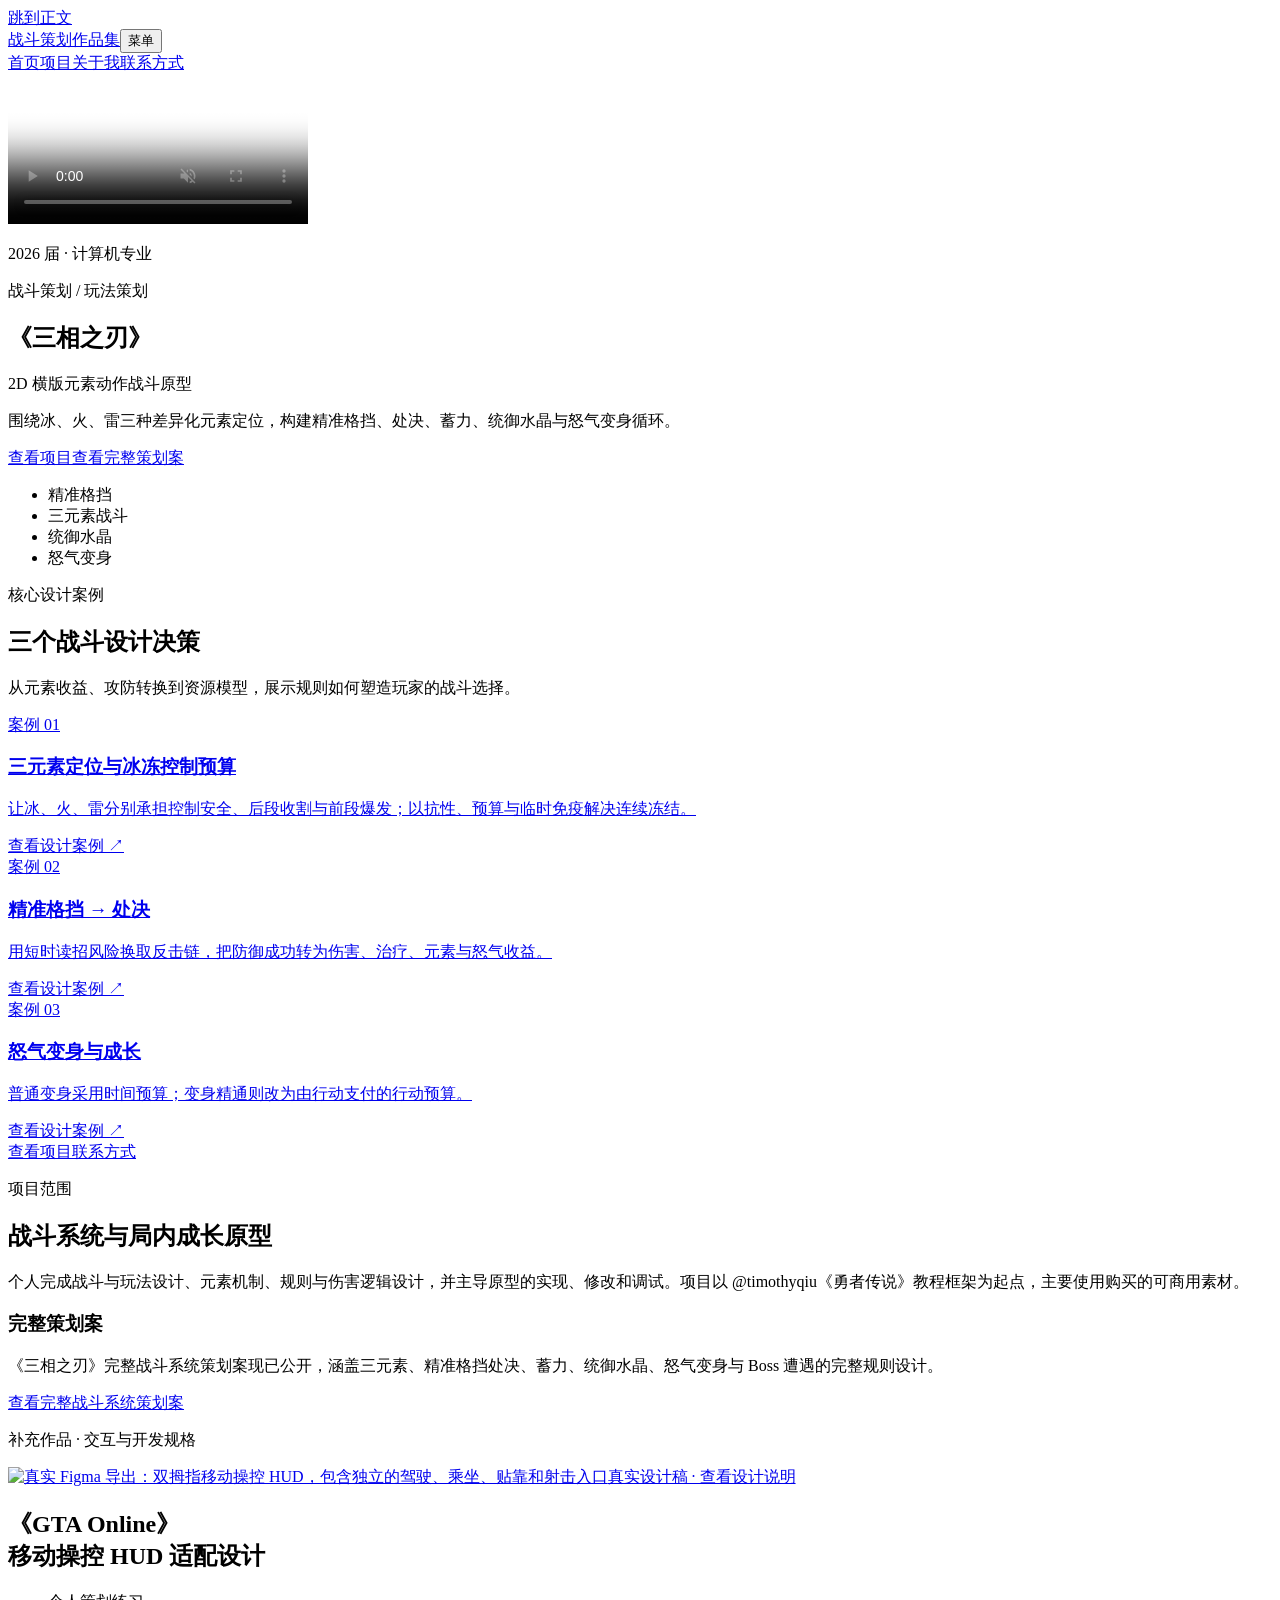
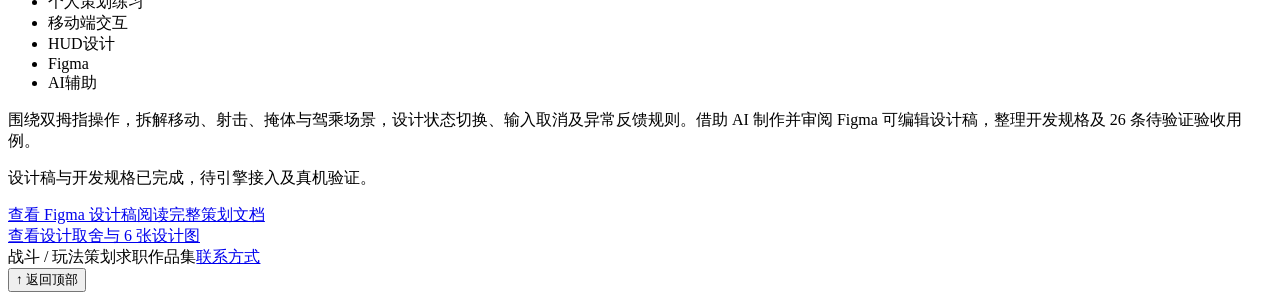
==== commit e062cffe: "perf: CSS / JS / PDF 全部迁到阿里云 OSS GitHub Pages 在国内约 20KB/s，styles.css(24KB) 阻塞渲染、 gsap(71KB) 延迟动画、设计案" ====
--- a/index.html
+++ b/index.html
@@ -2,7 +2,7 @@
 <html lang="zh-CN"><head>
   <meta charset="utf-8"><meta name="viewport" content="width=device-width, initial-scale=1">
   <meta name="description" content="战斗策划 / 玩法策划求职作品集：2D 横版元素动作战斗原型《三相之刃》 TRIAD BLADE。"><meta name="robots" content="noindex,nofollow,noarchive">
-  <title>战斗策划作品集｜TRIAD BLADE</title><link rel="icon" href="data:,"><link rel="stylesheet" href="styles.css"><link rel="stylesheet" href="hud.css">
+  <title>战斗策划作品集｜TRIAD BLADE</title><link rel="icon" href="data:,"><link rel="stylesheet" href="https://alistair2567-portfolio.oss-cn-hangzhou.aliyuncs.com/assets/styles.css"><link rel="stylesheet" href="https://alistair2567-portfolio.oss-cn-hangzhou.aliyuncs.com/assets/hud.css">
 </head><body data-page="home">
   <a class="skip-link" href="#main">跳到正文</a>
   <header class="site-header"><div class="shell header-inner"><a class="brand" href="index.html">战斗策划作品集</a><button class="menu-toggle" type="button" aria-expanded="false" aria-controls="site-nav" data-menu-toggle>菜单</button><nav class="site-nav" id="site-nav" aria-label="主导航" data-site-nav><a href="index.html" data-nav="home">首页</a><a href="project-yongzhe.html" data-nav="project">项目</a><a href="about.html#about" data-nav="about">关于我</a><a href="about.html#contact">联系方式</a></nav></div></header>
@@ -17,7 +17,7 @@
           <h1 id="hero-title">《三相之刃》</h1>
           <p class="hero-subtitle">2D 横版元素动作战斗原型</p>
           <p class="hero-summary">围绕冰、火、雷三种差异化元素定位，构建精准格挡、处决、蓄力、统御水晶与怒气变身循环。</p>
-          <div class="actions"><a class="button" href="project-yongzhe.html">查看项目</a><a class="button secondary" href="docs/triad-blade-combat-design.pdf" target="_blank" rel="noopener">查看完整策划案</a></div>
+          <div class="actions"><a class="button" href="project-yongzhe.html">查看项目</a><a class="button secondary" href="https://alistair2567-portfolio.oss-cn-hangzhou.aliyuncs.com/assets/docs/triad-blade-combat-design.pdf" target="_blank" rel="noopener">查看完整策划案</a></div>
           <ul class="tag-list" aria-label="核心战斗系统"><li>精准格挡</li><li>三元素战斗</li><li>统御水晶</li><li>怒气变身</li></ul>
         </div>
       </div>
@@ -31,7 +31,7 @@
       </div>
       <div class="actions"><a class="button" href="project-yongzhe.html">查看项目</a><a class="button secondary" href="about.html#contact">联系方式</a></div>
     </section>
-    <section class="section"><div class="shell split"><div><p class="eyebrow">项目范围</p><h2>战斗系统与局内成长原型</h2><p>个人完成战斗与玩法设计、元素机制、规则与伤害逻辑设计，并主导原型的实现、修改和调试。项目以 @timothyqiu《勇者传说》教程框架为起点，主要使用购买的可商用素材。</p></div><aside class="callout"><h3>完整策划案</h3><p>《三相之刃》完整战斗系统策划案现已公开，涵盖三元素、精准格挡处决、蓄力、统御水晶、怒气变身与 Boss 遭遇的完整规则设计。</p><div class="actions"><a class="button" href="docs/triad-blade-combat-design.pdf" target="_blank" rel="noopener">查看完整战斗系统策划案</a></div></aside></div></section>
+    <section class="section"><div class="shell split"><div><p class="eyebrow">项目范围</p><h2>战斗系统与局内成长原型</h2><p>个人完成战斗与玩法设计、元素机制、规则与伤害逻辑设计，并主导原型的实现、修改和调试。项目以 @timothyqiu《勇者传说》教程框架为起点，主要使用购买的可商用素材。</p></div><aside class="callout"><h3>完整策划案</h3><p>《三相之刃》完整战斗系统策划案现已公开，涵盖三元素、精准格挡处决、蓄力、统御水晶、怒气变身与 Boss 遭遇的完整规则设计。</p><div class="actions"><a class="button" href="https://alistair2567-portfolio.oss-cn-hangzhou.aliyuncs.com/assets/docs/triad-blade-combat-design.pdf" target="_blank" rel="noopener">查看完整战斗系统策划案</a></div></aside></div></section>
     <section class="section hud-supplement" id="hud-project" aria-labelledby="hud-project-title"><div class="shell">
       <p class="eyebrow">补充作品 · 交互与开发规格</p>
       <article class="hud-project-card">
@@ -46,5 +46,5 @@
       </article>
     </div></section>
   </main>
-  <footer class="footer"><div class="shell footer-inner"><span>战斗 / 玩法策划求职作品集</span><a href="about.html#contact">联系方式</a></div></footer><button class="back-to-top" type="button" data-back-to-top aria-label="返回顶部">↑ <span>返回顶部</span></button><script src="script.js"></script><script src="vendor/gsap-3.15.0.min.js" defer></script><script src="motion.js" defer></script>
+  <footer class="footer"><div class="shell footer-inner"><span>战斗 / 玩法策划求职作品集</span><a href="about.html#contact">联系方式</a></div></footer><button class="back-to-top" type="button" data-back-to-top aria-label="返回顶部">↑ <span>返回顶部</span></button><script src="https://alistair2567-portfolio.oss-cn-hangzhou.aliyuncs.com/assets/script.js"></script><script src="https://alistair2567-portfolio.oss-cn-hangzhou.aliyuncs.com/assets/vendor/gsap-3.15.0.min.js" defer></script><script src="https://alistair2567-portfolio.oss-cn-hangzhou.aliyuncs.com/assets/motion.js" defer></script>
 </body></html>
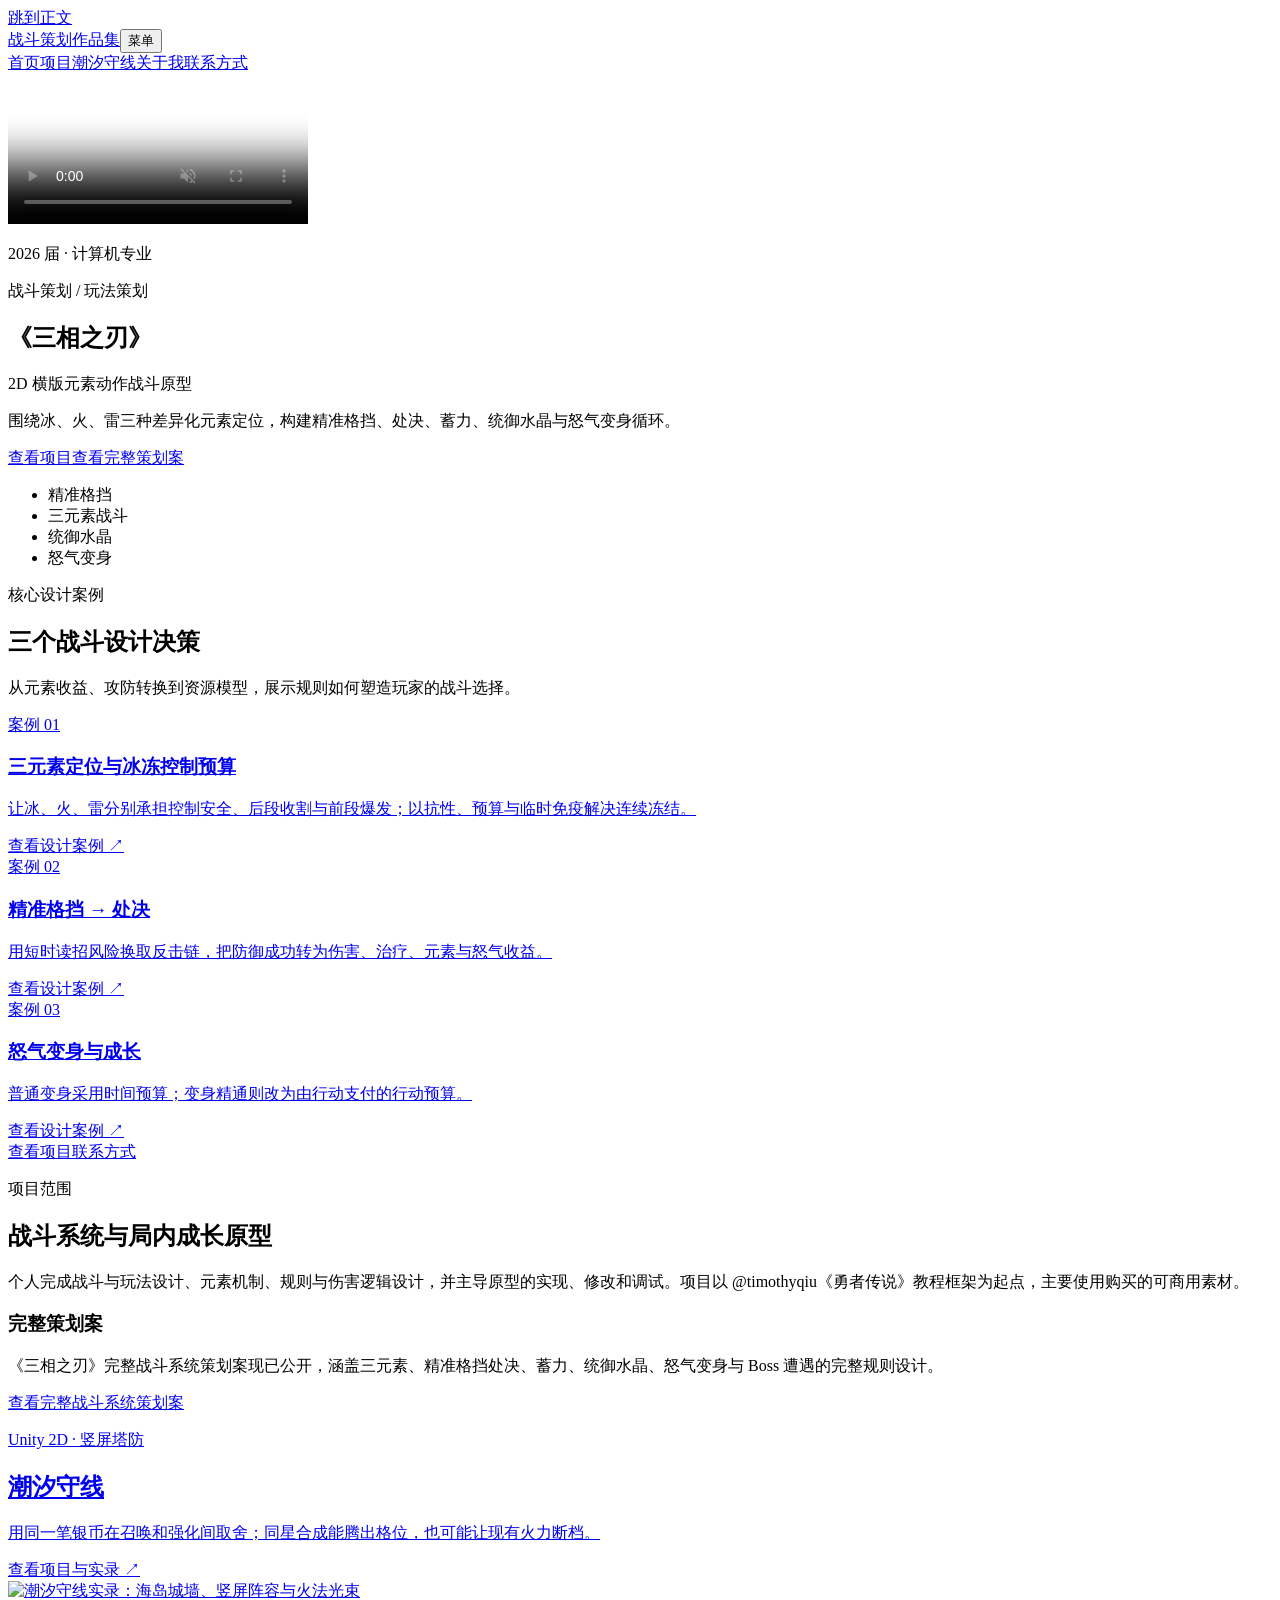
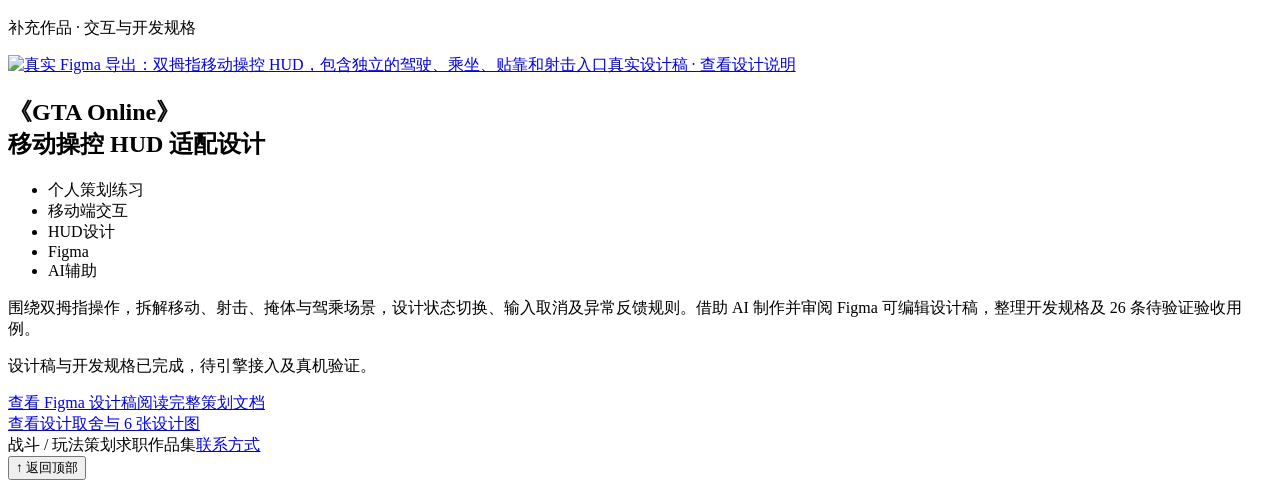
==== commit e9f81629: "Add Tidewall portfolio project" ====
--- a/index.html
+++ b/index.html
@@ -1,50 +1,56 @@
-<!doctype html>
-<html lang="zh-CN"><head>
-  <meta charset="utf-8"><meta name="viewport" content="width=device-width, initial-scale=1">
-  <meta name="description" content="战斗策划 / 玩法策划求职作品集：2D 横版元素动作战斗原型《三相之刃》 TRIAD BLADE。"><meta name="robots" content="noindex,nofollow,noarchive">
-  <title>战斗策划作品集｜TRIAD BLADE</title><link rel="icon" href="data:,"><link rel="stylesheet" href="https://alistair2567-portfolio.oss-cn-hangzhou.aliyuncs.com/assets/styles.css"><link rel="stylesheet" href="https://alistair2567-portfolio.oss-cn-hangzhou.aliyuncs.com/assets/hud.css">
-</head><body data-page="home">
-  <a class="skip-link" href="#main">跳到正文</a>
-  <header class="site-header"><div class="shell header-inner"><a class="brand" href="index.html">战斗策划作品集</a><button class="menu-toggle" type="button" aria-expanded="false" aria-controls="site-nav" data-menu-toggle>菜单</button><nav class="site-nav" id="site-nav" aria-label="主导航" data-site-nav><a href="index.html" data-nav="home">首页</a><a href="project-yongzhe.html" data-nav="project">项目</a><a href="about.html#about" data-nav="about">关于我</a><a href="about.html#contact">联系方式</a></nav></div></header>
-  <main id="main">
-    <section class="gameplay-hero" aria-labelledby="hero-title">
-      <video class="gameplay-hero-video" autoplay muted loop playsinline controls preload="auto" poster="https://alistair2567-portfolio.oss-cn-hangzhou.aliyuncs.com/media/posters/hero_gameplay.jpg"><source src="https://alistair2567-portfolio.oss-cn-hangzhou.aliyuncs.com/media/hero_gameplay.mp4" type="video/mp4"></video>
-      <div class="gameplay-hero-overlay" aria-hidden="true"></div>
-      <div class="shell gameplay-hero-content">
-        <div class="gameplay-hero-copy">
-          <p class="hero-name">2026 届 · 计算机专业</p>
-          <p class="hero-role">战斗策划 / 玩法策划</p>
-          <h1 id="hero-title">《三相之刃》</h1>
-          <p class="hero-subtitle">2D 横版元素动作战斗原型</p>
-          <p class="hero-summary">围绕冰、火、雷三种差异化元素定位，构建精准格挡、处决、蓄力、统御水晶与怒气变身循环。</p>
-          <div class="actions"><a class="button" href="project-yongzhe.html">查看项目</a><a class="button secondary" href="https://alistair2567-portfolio.oss-cn-hangzhou.aliyuncs.com/assets/docs/triad-blade-combat-design.pdf" target="_blank" rel="noopener">查看完整策划案</a></div>
-          <ul class="tag-list" aria-label="核心战斗系统"><li>精准格挡</li><li>三元素战斗</li><li>统御水晶</li><li>怒气变身</li></ul>
-        </div>
-      </div>
-    </section>
-    <section class="section cases-intro" id="cases"><div class="shell">
-      <div class="section-head"><p class="eyebrow">核心设计案例</p><h2>三个战斗设计决策</h2><p class="lead">从元素收益、攻防转换到资源模型，展示规则如何塑造玩家的战斗选择。</p></div>
-      <div class="grid-3">
-        <a class="card card-link" href="project-yongzhe.html#case-elements"><div class="case-card-copy"><span class="card-index">案例 01</span><h3>三元素定位与冰冻控制预算</h3><p>让冰、火、雷分别承担控制安全、后段收割与前段爆发；以抗性、预算与临时免疫解决连续冻结。</p><span class="case-card-action">查看设计案例 <span aria-hidden="true">↗</span></span></div></a>
-        <a class="card card-link" href="project-yongzhe.html#case-parry"><div class="case-card-copy"><span class="card-index">案例 02</span><h3>精准格挡 → 处决</h3><p>用短时读招风险换取反击链，把防御成功转为伤害、治疗、元素与怒气收益。</p><span class="case-card-action">查看设计案例 <span aria-hidden="true">↗</span></span></div></a>
-        <a class="card card-link" href="project-yongzhe.html#case-transform"><div class="case-card-copy"><span class="card-index">案例 03</span><h3>怒气变身与成长</h3><p>普通变身采用时间预算；变身精通则改为由行动支付的行动预算。</p><span class="case-card-action">查看设计案例 <span aria-hidden="true">↗</span></span></div></a>
-      </div>
-      <div class="actions"><a class="button" href="project-yongzhe.html">查看项目</a><a class="button secondary" href="about.html#contact">联系方式</a></div>
-    </section>
-    <section class="section"><div class="shell split"><div><p class="eyebrow">项目范围</p><h2>战斗系统与局内成长原型</h2><p>个人完成战斗与玩法设计、元素机制、规则与伤害逻辑设计，并主导原型的实现、修改和调试。项目以 @timothyqiu《勇者传说》教程框架为起点，主要使用购买的可商用素材。</p></div><aside class="callout"><h3>完整策划案</h3><p>《三相之刃》完整战斗系统策划案现已公开，涵盖三元素、精准格挡处决、蓄力、统御水晶、怒气变身与 Boss 遭遇的完整规则设计。</p><div class="actions"><a class="button" href="https://alistair2567-portfolio.oss-cn-hangzhou.aliyuncs.com/assets/docs/triad-blade-combat-design.pdf" target="_blank" rel="noopener">查看完整战斗系统策划案</a></div></aside></div></section>
-    <section class="section hud-supplement" id="hud-project" aria-labelledby="hud-project-title"><div class="shell">
-      <p class="eyebrow">补充作品 · 交互与开发规格</p>
-      <article class="hud-project-card">
-        <a class="hud-project-preview" href="project-gta-hud.html" aria-label="查看 GTA Online 移动操控 HUD 适配设计详情"><img src="https://alistair2567-portfolio.oss-cn-hangzhou.aliyuncs.com/media/hud/overview.png" width="1280" height="720" loading="lazy" decoding="async" alt="真实 Figma 导出：双拇指移动操控 HUD，包含独立的驾驶、乘坐、贴靠和射击入口"><span>真实设计稿 · 查看设计说明</span></a>
-        <div class="hud-project-copy"><h2 id="hud-project-title">《GTA Online》<br>移动操控 HUD 适配设计</h2>
-          <ul class="tag-list" aria-label="项目标签"><li>个人策划练习</li><li>移动端交互</li><li>HUD设计</li><li>Figma</li><li>AI辅助</li></ul>
-          <p>围绕双拇指操作，拆解移动、射击、掩体与驾乘场景，设计状态切换、输入取消及异常反馈规则。借助 AI 制作并审阅 Figma 可编辑设计稿，整理开发规格及 26 条待验证验收用例。</p>
-          <p class="hud-state">设计稿与开发规格已完成，待引擎接入及真机验证。</p>
-          <div class="actions"><a class="button" href="https://www.figma.com/design/s5nlx5H127GM0QrXdXETJU" target="_blank" rel="noopener noreferrer">查看 Figma 设计稿</a><a class="button secondary" href="https://my.feishu.cn/docx/THkedir4lo0fwCxDfVockC2lnsf" target="_blank" rel="noopener noreferrer">阅读完整策划文档</a></div>
-          <a class="hud-detail-link" href="project-gta-hud.html">查看设计取舍与 6 张设计图</a>
-        </div>
-      </article>
-    </div></section>
-  </main>
-  <footer class="footer"><div class="shell footer-inner"><span>战斗 / 玩法策划求职作品集</span><a href="about.html#contact">联系方式</a></div></footer><button class="back-to-top" type="button" data-back-to-top aria-label="返回顶部">↑ <span>返回顶部</span></button><script src="https://alistair2567-portfolio.oss-cn-hangzhou.aliyuncs.com/assets/script.js"></script><script src="https://alistair2567-portfolio.oss-cn-hangzhou.aliyuncs.com/assets/vendor/gsap-3.15.0.min.js" defer></script><script src="https://alistair2567-portfolio.oss-cn-hangzhou.aliyuncs.com/assets/motion.js" defer></script>
-</body></html>
+<!doctype html>
+<html lang="zh-CN"><head>
+  <meta charset="utf-8"><meta name="viewport" content="width=device-width, initial-scale=1">
+  <meta name="description" content="战斗策划 / 玩法策划求职作品集：2D 横版元素动作战斗原型《三相之刃》 TRIAD BLADE。"><meta name="robots" content="noindex,nofollow,noarchive">
+  <title>战斗策划作品集｜TRIAD BLADE</title><link rel="icon" href="data:,"><link rel="stylesheet" href="https://alistair2567-portfolio.oss-cn-hangzhou.aliyuncs.com/assets/styles.css"><link rel="stylesheet" href="https://alistair2567-portfolio.oss-cn-hangzhou.aliyuncs.com/assets/hud.css"><link rel="stylesheet" href="https://alistair2567-portfolio.oss-cn-hangzhou.aliyuncs.com/assets/tidewall.css">
+</head><body data-page="home">
+  <a class="skip-link" href="#main">跳到正文</a>
+  <header class="site-header"><div class="shell header-inner"><a class="brand" href="index.html">战斗策划作品集</a><button class="menu-toggle" type="button" aria-expanded="false" aria-controls="site-nav" data-menu-toggle>菜单</button><nav class="site-nav" id="site-nav" aria-label="主导航" data-site-nav><a href="index.html" data-nav="home">首页</a><a href="project-yongzhe.html" data-nav="project">项目</a><a href="project-tidewall.html">潮汐守线</a><a href="about.html#about" data-nav="about">关于我</a><a href="about.html#contact">联系方式</a></nav></div></header>
+  <main id="main">
+    <section class="gameplay-hero" aria-labelledby="hero-title">
+      <video class="gameplay-hero-video" autoplay muted loop playsinline controls preload="auto" poster="https://alistair2567-portfolio.oss-cn-hangzhou.aliyuncs.com/media/posters/hero_gameplay.jpg"><source src="https://alistair2567-portfolio.oss-cn-hangzhou.aliyuncs.com/media/hero_gameplay.mp4" type="video/mp4"></video>
+      <div class="gameplay-hero-overlay" aria-hidden="true"></div>
+      <div class="shell gameplay-hero-content">
+        <div class="gameplay-hero-copy">
+          <p class="hero-name">2026 届 · 计算机专业</p>
+          <p class="hero-role">战斗策划 / 玩法策划</p>
+          <h1 id="hero-title">《三相之刃》</h1>
+          <p class="hero-subtitle">2D 横版元素动作战斗原型</p>
+          <p class="hero-summary">围绕冰、火、雷三种差异化元素定位，构建精准格挡、处决、蓄力、统御水晶与怒气变身循环。</p>
+          <div class="actions"><a class="button" href="project-yongzhe.html">查看项目</a><a class="button secondary" href="https://alistair2567-portfolio.oss-cn-hangzhou.aliyuncs.com/assets/docs/triad-blade-combat-design.pdf" target="_blank" rel="noopener">查看完整策划案</a></div>
+          <ul class="tag-list" aria-label="核心战斗系统"><li>精准格挡</li><li>三元素战斗</li><li>统御水晶</li><li>怒气变身</li></ul>
+        </div>
+      </div>
+    </section>
+    <section class="section cases-intro" id="cases"><div class="shell">
+      <div class="section-head"><p class="eyebrow">核心设计案例</p><h2>三个战斗设计决策</h2><p class="lead">从元素收益、攻防转换到资源模型，展示规则如何塑造玩家的战斗选择。</p></div>
+      <div class="grid-3">
+        <a class="card card-link" href="project-yongzhe.html#case-elements"><div class="case-card-copy"><span class="card-index">案例 01</span><h3>三元素定位与冰冻控制预算</h3><p>让冰、火、雷分别承担控制安全、后段收割与前段爆发；以抗性、预算与临时免疫解决连续冻结。</p><span class="case-card-action">查看设计案例 <span aria-hidden="true">↗</span></span></div></a>
+        <a class="card card-link" href="project-yongzhe.html#case-parry"><div class="case-card-copy"><span class="card-index">案例 02</span><h3>精准格挡 → 处决</h3><p>用短时读招风险换取反击链，把防御成功转为伤害、治疗、元素与怒气收益。</p><span class="case-card-action">查看设计案例 <span aria-hidden="true">↗</span></span></div></a>
+        <a class="card card-link" href="project-yongzhe.html#case-transform"><div class="case-card-copy"><span class="card-index">案例 03</span><h3>怒气变身与成长</h3><p>普通变身采用时间预算；变身精通则改为由行动支付的行动预算。</p><span class="case-card-action">查看设计案例 <span aria-hidden="true">↗</span></span></div></a>
+      </div>
+      <div class="actions"><a class="button" href="project-yongzhe.html">查看项目</a><a class="button secondary" href="about.html#contact">联系方式</a></div>
+    </section>
+    <section class="section"><div class="shell split"><div><p class="eyebrow">项目范围</p><h2>战斗系统与局内成长原型</h2><p>个人完成战斗与玩法设计、元素机制、规则与伤害逻辑设计，并主导原型的实现、修改和调试。项目以 @timothyqiu《勇者传说》教程框架为起点，主要使用购买的可商用素材。</p></div><aside class="callout"><h3>完整策划案</h3><p>《三相之刃》完整战斗系统策划案现已公开，涵盖三元素、精准格挡处决、蓄力、统御水晶、怒气变身与 Boss 遭遇的完整规则设计。</p><div class="actions"><a class="button" href="https://alistair2567-portfolio.oss-cn-hangzhou.aliyuncs.com/assets/docs/triad-blade-combat-design.pdf" target="_blank" rel="noopener">查看完整战斗系统策划案</a></div></aside></div></section>
+    <section class="section tw-home" id="tidewall-project" aria-labelledby="tidewall-project-title"><div class="shell">
+      <a class="tw-home-card" href="project-tidewall.html">
+        <div class="tw-home-copy"><p class="tw-kicker">Unity 2D · 竖屏塔防</p><h2 id="tidewall-project-title">潮汐守线</h2><p>用同一笔银币在召唤和强化间取舍；同星合成能腾出格位，也可能让现有火力断档。</p><span class="tw-home-action">查看项目与实录 <span aria-hidden="true">↗</span></span></div>
+        <img src="https://alistair2567-portfolio.oss-cn-hangzhou.aliyuncs.com/media/posters/tidewall-battle.jpg" width="720" height="1280" loading="lazy" decoding="async" alt="潮汐守线实录：海岛城墙、竖屏阵容与火法光束">
+      </a>
+    </div></section>
+    <section class="section hud-supplement" id="hud-project" aria-labelledby="hud-project-title"><div class="shell">
+      <p class="eyebrow">补充作品 · 交互与开发规格</p>
+      <article class="hud-project-card">
+        <a class="hud-project-preview" href="project-gta-hud.html" aria-label="查看 GTA Online 移动操控 HUD 适配设计详情"><img src="https://alistair2567-portfolio.oss-cn-hangzhou.aliyuncs.com/media/hud/overview.png" width="1280" height="720" loading="lazy" decoding="async" alt="真实 Figma 导出：双拇指移动操控 HUD，包含独立的驾驶、乘坐、贴靠和射击入口"><span>真实设计稿 · 查看设计说明</span></a>
+        <div class="hud-project-copy"><h2 id="hud-project-title">《GTA Online》<br>移动操控 HUD 适配设计</h2>
+          <ul class="tag-list" aria-label="项目标签"><li>个人策划练习</li><li>移动端交互</li><li>HUD设计</li><li>Figma</li><li>AI辅助</li></ul>
+          <p>围绕双拇指操作，拆解移动、射击、掩体与驾乘场景，设计状态切换、输入取消及异常反馈规则。借助 AI 制作并审阅 Figma 可编辑设计稿，整理开发规格及 26 条待验证验收用例。</p>
+          <p class="hud-state">设计稿与开发规格已完成，待引擎接入及真机验证。</p>
+          <div class="actions"><a class="button" href="https://www.figma.com/design/s5nlx5H127GM0QrXdXETJU" target="_blank" rel="noopener noreferrer">查看 Figma 设计稿</a><a class="button secondary" href="https://my.feishu.cn/docx/THkedir4lo0fwCxDfVockC2lnsf" target="_blank" rel="noopener noreferrer">阅读完整策划文档</a></div>
+          <a class="hud-detail-link" href="project-gta-hud.html">查看设计取舍与 6 张设计图</a>
+        </div>
+      </article>
+    </div></section>
+  </main>
+  <footer class="footer"><div class="shell footer-inner"><span>战斗 / 玩法策划求职作品集</span><a href="about.html#contact">联系方式</a></div></footer><button class="back-to-top" type="button" data-back-to-top aria-label="返回顶部">↑ <span>返回顶部</span></button><script src="https://alistair2567-portfolio.oss-cn-hangzhou.aliyuncs.com/assets/script.js"></script><script src="https://alistair2567-portfolio.oss-cn-hangzhou.aliyuncs.com/assets/vendor/gsap-3.15.0.min.js" defer></script><script src="https://alistair2567-portfolio.oss-cn-hangzhou.aliyuncs.com/assets/motion.js" defer></script>
+</body></html>
